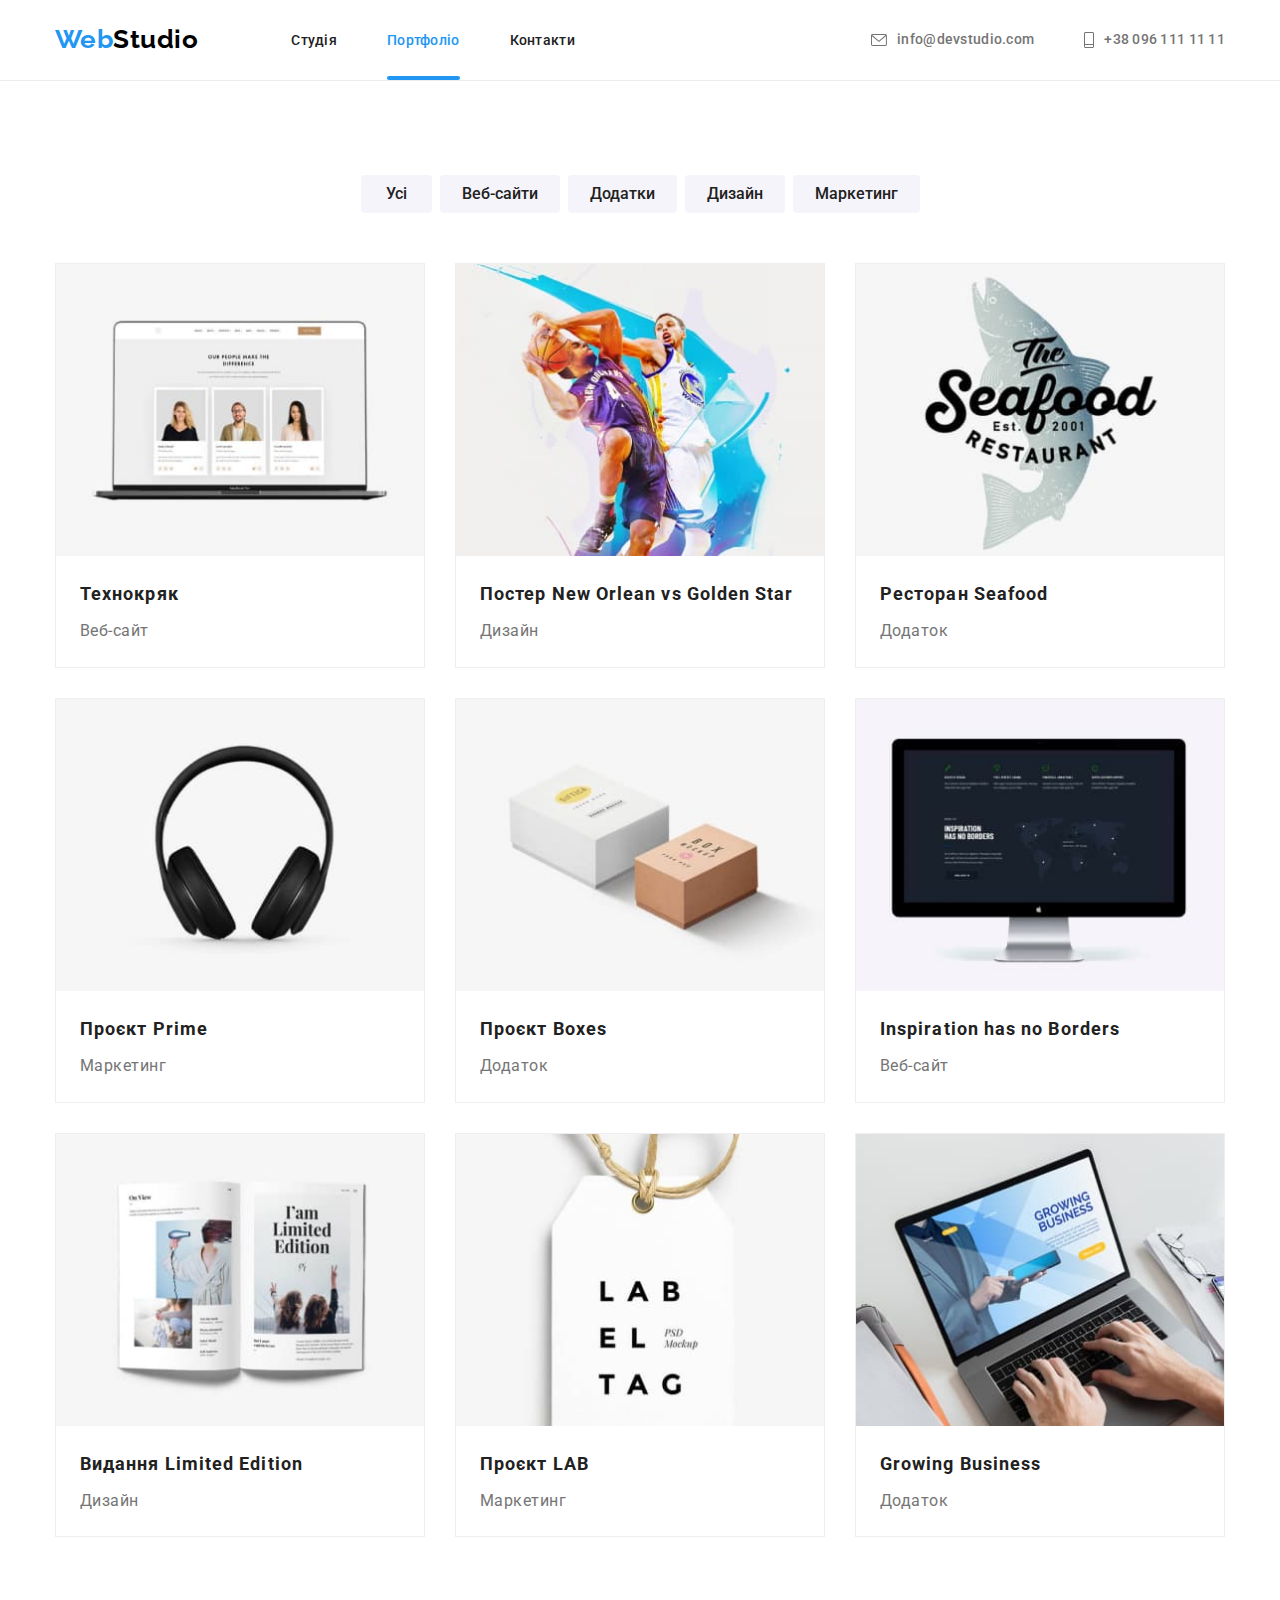
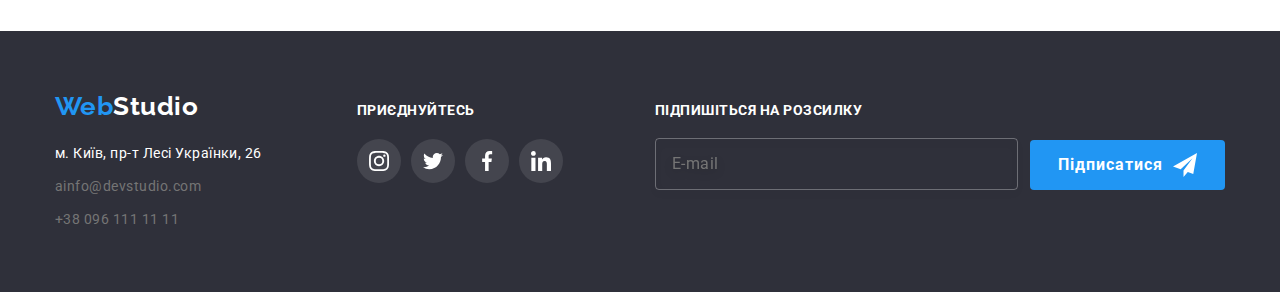
==== portfolio.html @ 49559055 "Рефакторить код" ====
<!DOCTYPE html>
<html lang="uk">
  <head>
    <meta charset="UTF-8" />
    <meta http-equiv="X-UA-Compatible" content="IE=edge" />
    <meta name="viewport" content="width=device-width, initial-scale=1.0" />
    <title>Portfolio</title>
    <link rel="preconnect" href="https://fonts.googleapis.com" />
    <link rel="preconnect" href="https://fonts.gstatic.com" crossorigin />
    <link
      href="https://fonts.googleapis.com/css2?family=Raleway:wght@700&family=Roboto:wght@400;500;700;900&display=swap"
      rel="stylesheet"
    />
    <link
      rel="stylesheet"
      href="https://cdnjs.cloudflare.com/ajax/libs/modern-normalize/1.1.0/modern-normalize.min.css"
    />
    <link rel="stylesheet" href="./css/styles.css" />
  </head>
  <body>
    <header class="header">
      <div class="container navigation">
        <nav class="site-nav">
          <a href="./index.html" lang="en" class="logo header__logo">
            <span>Web</span><span class="logo__text-studio">Studio</span>
          </a>
          <ul class="site-nav__list list">
            <li class="site-nav__item">
              <a class="site-nav__link" href="./index.html">Студія</a>
            </li>
            <li class="site-nav__item">
              <a
                class="site-nav__link site-nav__link--current"
                href="./portfolio.html"
                >Портфоліо</a
              >
            </li>
            <li class="site-nav__item">
              <a class="site-nav__link" href="#">Контакти</a>
            </li>
          </ul>
        </nav>
        <ul class="contacts list">
          <li class="contacts__item">
            <a class="contacts__link" href="mailto:info@devstudio.com">
              <svg class="contacts__icon" width="16px" height="12px">
                <use href="./images/icons.svg#icon-envelope"></use>
              </svg>
              info@devstudio.com</a
            >
          </li>
          <li class="contacts__item">
            <a class="contacts__link" href="tel:+380961111111">
              <svg class="contacts__icon" width="10px" height="16px">
                <use href="./images/icons.svg#icon-smartphone"></use>
              </svg>
              +38 096 111 11 11</a
            >
          </li>
        </ul>
      </div>
    </header>
    <main>
      <section>
        <div class="container">
          <h1 class="visually-hidden">Портфоліо</h1>
          <ul class="portfolio-buttons list">
            <li class="portfolio-buttons__item">
              <button class="portfolio-button-filter first" type="button">
                Усі
              </button>
            </li>
            <li class="portfolio-buttons__item">
              <button class="portfolio-button-filter" type="button">
                Веб-сайти
              </button>
            </li>
            <li class="portfolio-buttons__item">
              <button class="portfolio-button-filter" type="button">
                Додатки
              </button>
            </li>
            <li class="portfolio-buttons__item">
              <button class="portfolio-button-filter" type="button">
                Дизайн
              </button>
            </li>
            <li class="portfolio-buttons__item">
              <button class="portfolio-button-filter" type="button">
                Маркетинг
              </button>
            </li>
          </ul>
          <ul class="portfolio-list list">
            <li class="portfolio-card">
              <a class="portfolio-card__link" href="">
                <div class="portfolio-card__sub">
                  <div class="portfolio-card__sub-overlay">
                    <p class="portfolio-card__sub-text">
                      Ресурс пропонує комплексні пропозиції з різним рівнем
                      функціоналу та сервісів. Все це дозволить відвідувачу
                      отримати вичерпні відомості про компанію чи приватну
                      особу.
                    </p>
                  </div>
                  <img
                    src="./images/portfolio1.jpg"
                    alt="на ноутбуці відкиритий веб-сайт"
                    width="370"
                    height="294"
                  />
                </div>
                <div class="portfolio-card__text-wrapper">
                  <h2 class="portfolio-card__title">Технокряк</h2>
                  <p class="portfolio-card__text">Веб-сайт</p>
                </div>
              </a>
            </li>
            <li class="portfolio-card">
              <a class="portfolio-card__link" href="">
                <div class="portfolio-card__sub">
                  <div class="portfolio-card__sub-overlay">
                    <p class="portfolio-card__sub-text">
                      Ресурс пропонує комплексні пропозиції з різним рівнем
                      функціоналу та сервісів. Все це дозволить відвідувачу
                      отримати вичерпні відомості про компанію чи приватну
                      особу.
                    </p>
                  </div>
                  <img
                    src="./images/portfolio2.jpg"
                    alt="два баскетболісти"
                    width="370"
                    height="294"
                  />
                </div>
                <div class="portfolio-card__text-wrapper">
                  <h2 class="portfolio-card__title">
                    Постер <span lang="en">New Orlean vs Golden Star</span>
                  </h2>
                  <p class="portfolio-card__text">Дизайн</p>
                </div></a
              >
            </li>
            <li class="portfolio-card">
              <a class="portfolio-card__link" href=""
                ><div class="portfolio-card__sub">
                  <div class="portfolio-card__sub-overlay">
                    <p class="portfolio-card__sub-text">
                      Ресурс пропонує комплексні пропозиції з різним рівнем
                      функціоналу та сервісів. Все це дозволить відвідувачу
                      отримати вичерпні відомості про компанію чи приватну
                      особу.
                    </p>
                  </div>
                  <img
                    src="./images/portfolio3.jpg"
                    alt="логотип ресторану"
                    width="370"
                    height="294"
                  />
                </div>
                <div class="portfolio-card__text-wrapper">
                  <h2 class="portfolio-card__title">
                    Ресторан <span lang="en">Seafood</span>
                  </h2>
                  <p class="portfolio-card__text">Додаток</p>
                </div></a
              >
            </li>
            <li class="portfolio-card">
              <a class="portfolio-card__link" href=""
                ><div class="portfolio-card__sub">
                  <div class="portfolio-card__sub-overlay">
                    <p class="portfolio-card__sub-text">
                      Ресурс пропонує комплексні пропозиції з різним рівнем
                      функціоналу та сервісів. Все це дозволить відвідувачу
                      отримати вичерпні відомості про компанію чи приватну
                      особу.
                    </p>
                  </div>
                  <img
                    src="./images/portfolio4.jpg"
                    alt="навушники"
                    width="370"
                    height="294"
                  />
                </div>
                <div class="portfolio-card__text-wrapper">
                  <h2 class="portfolio-card__title">
                    Проєкт <span lang="en">Prime</span>
                  </h2>
                  <p class="portfolio-card__text">Маркетинг</p>
                </div></a
              >
            </li>
            <li class="portfolio-card">
              <a class="portfolio-card__link" href=""
                ><div class="portfolio-card__sub">
                  <div class="portfolio-card__sub-overlay">
                    <p class="portfolio-card__sub-text">
                      Ресурс пропонує комплексні пропозиції з різним рівнем
                      функціоналу та сервісів. Все це дозволить відвідувачу
                      отримати вичерпні відомості про компанію чи приватну
                      особу.
                    </p>
                  </div>
                  <img
                    src="./images/portfolio5.jpg"
                    alt="два подарункові бокси"
                    width="370"
                    height="294"
                  />
                </div>

                <div class="portfolio-card__text-wrapper">
                  <h2 class="portfolio-card__title">
                    Проєкт <span lang="en">Boxes</span>
                  </h2>
                  <p class="portfolio-card__text">Додаток</p>
                </div></a
              >
            </li>
            <li class="portfolio-card">
              <a class="portfolio-card__link" href="">
                <div class="portfolio-card__sub">
                  <div class="portfolio-card__sub-overlay">
                    <p class="portfolio-card__sub-text">
                      Ресурс пропонує комплексні пропозиції з різним рівнем
                      функціоналу та сервісів. Все це дозволить відвідувачу
                      отримати вичерпні відомості про компанію чи приватну
                      особу.
                    </p>
                  </div>
                  <img
                    src="./images/portfolio6.jpg"
                    alt="моноблок"
                    width="370"
                    height="294"
                  />
                </div>
                <div class="portfolio-card__text-wrapper">
                  <h2 class="portfolio-card__title" lang="en">
                    Inspiration has no Borders
                  </h2>
                  <p class="portfolio-card__text">Веб-сайт</p>
                </div></a
              >
            </li>
            <li class="portfolio-card">
              <a class="portfolio-card__link" href=""
                ><div class="portfolio-card__sub">
                  <div class="portfolio-card__sub-overlay">
                    <p class="portfolio-card__sub-text">
                      Ресурс пропонує комплексні пропозиції з різним рівнем
                      функціоналу та сервісів. Все це дозволить відвідувачу
                      отримати вичерпні відомості про компанію чи приватну
                      особу.
                    </p>
                  </div>
                  <img
                    src="./images/portfolio7.jpg"
                    alt="книга"
                    width="370"
                    height="294"
                  />
                </div>
                <div class="portfolio-card__text-wrapper">
                  <h2 class="portfolio-card__title">
                    Видання <span lang="en">Limited Edition</span>
                  </h2>
                  <p class="portfolio-card__text">Дизайн</p>
                </div></a
              >
            </li>
            <li class="portfolio-card">
              <a class="portfolio-card__link" href=""
                ><div class="portfolio-card__sub">
                  <div class="portfolio-card__sub-overlay">
                    <p class="portfolio-card__sub-text">
                      Ресурс пропонує комплексні пропозиції з різним рівнем
                      функціоналу та сервісів. Все це дозволить відвідувачу
                      отримати вичерпні відомості про компанію чи приватну
                      особу.
                    </p>
                  </div>
                  <img
                    src="./images/portfolio8.jpg"
                    alt="бирка"
                    width="370"
                    height="294"
                  />
                </div>
                <div class="portfolio-card__text-wrapper">
                  <h2 class="portfolio-card__title">Проєкт <span>LAB</span></h2>
                  <p class="portfolio-card__text">Маркетинг</p>
                </div></a
              >
            </li>
            <li class="portfolio-card">
              <a class="portfolio-card__link" href=""
                ><div class="portfolio-card__sub">
                  <div class="portfolio-card__sub-overlay">
                    <p class="portfolio-card__sub-text">
                      Ресурс пропонує комплексні пропозиції з різним рівнем
                      функціоналу та сервісів. Все це дозволить відвідувачу
                      отримати вичерпні відомості про компанію чи приватну
                      особу.
                    </p>
                  </div>
                  <img
                    src="./images/portfolio9.jpg"
                    alt="людина користується ноутбуком"
                    width="370"
                    height="294"
                  />
                </div>
                <div class="portfolio-card__text-wrapper">
                  <h2 class="portfolio-card__title" lang="en">
                    Growing Business
                  </h2>
                  <p class="portfolio-card__text">Додаток</p>
                </div></a
              >
            </li>
          </ul>
        </div>
      </section>
    </main>
    <footer class="footer">
      <div class="container">
        <div class="footer__container">
          <div class="footer__address-wrapper">
            <a class="logo footer_logo" href="./index.html" lang="en"
              ><span>Web</span
              ><span class="logo__text-studio logo__text-studio--white"
                >Studio</span
              ></a
            >
            <address>
              <ul class="list">
                <li class="footer__address-item">
                  <a
                    class="footer__maps-link"
                    href="https://goo.gl/maps/6qPxD2orj38JxUZa8"
                    target="_blank"
                    rel="noopener noreferrer nofollow"
                    >м. Київ, пр-т Лесі Українки, 26</a
                  >
                </li>
                <li class="footer__address-item">
                  <a
                    class="footer__contact-link"
                    href="mailto:ainfo@devstudio.com"
                    >ainfo@devstudio.com</a
                  >
                </li>
                <li class="footer__address-item">
                  <a class="footer__contact-link" href="tel:+380961111111"
                    >+38 096 111 11 11</a
                  >
                </li>
              </ul>
            </address>
          </div>
          <div class="footer__follow">
            <h3 class="footer__folow-title">Приєднуйтесь</h3>
            <ul class="footer__follow-list list">
              <li class="footer__follow-item">
                <a class="footer__follow-link" href="">
                  <svg class="footer__follow-icon" width="20" height="20">
                    <use href="./images/icons.svg#icon-instagram"></use>
                  </svg>
                </a>
              </li>
              <li class="footer__follow-item">
                <a class="footer__follow-link" href="">
                  <svg class="footer__follow-icon" width="20" height="20">
                    <use href="./images/icons.svg#icon-twitter"></use>
                  </svg>
                </a>
              </li>
              <li class="footer__follow-item">
                <a class="footer__follow-link" href="">
                  <svg class="footer__follow-icon" width="20" height="20">
                    <use href="./images/icons.svg#icon-facebook"></use>
                  </svg>
                </a>
              </li>
              <li class="footer__follow-item">
                <a class="footer__follow-link" href="">
                  <svg class="footer__follow-icon" width="20" height="20">
                    <use href="./images/icons.svg#icon-linkedin"></use>
                  </svg>
                </a>
              </li>
            </ul>
          </div>
          <div class="footer__subscribe-block">
            <h3 class="footer__subscribe-title">Підпишіться на розсилку</h3>
            <form class="footer__subscribe" name="subscribe-form">
              <label class="footer__subscribe-label"
                ><input
                  class="footer__subscribe-email"
                  type="email"
                  name="subscribe-email"
                  placeholder="E-mail"
              /></label>
              <button
                class="subscribe-button footer__subscribe-button"
                type="submit"
              >
                Підписатися
                <svg class="footer__subscribe-icon" width="24" height="24">
                  <use href="./images/icons.svg#icon-send"></use>
                </svg>
              </button>
            </form>
          </div>
        </div>
      </div>
    </footer>
  </body>
</html>
---- css/styles.css ----
:root {
   --title-text-color: #212121;
   --accent-color: #2196f3;
   --primary-white-color: #ffffff;
   --primaty-text-color: #757575;
   --title-text-color: #212121;
   --bg-team-color: #f5f4fa;
   --bg-color:#2f303a;
   --icon-color: #AFB1B8;
   --hover-bg: #188CE8;
   --form-border-color: rgba(33, 33, 33, 0.2);
   

   --cubic-bezier-primary:cubic-bezier(0.4, 0, 0.2, 1);

}
h1,h2,h3,h4,h5,h6, p {
    margin: 0;
    padding: 0;
}


.visually-hidden {
      position: absolute;
      white-space: nowrap;
      width: 1px;
      height: 1px;
      overflow: hidden;
      border: 0;
      padding: 0;
      clip: rect(0 0 0 0);
      clip-path: inset(50%);
      margin: -1px;
  }



body {
    background-color: #ffffff;
    color: var(--primaty-text-color);

    font-family: 'Roboto', sans-serif;
    letter-spacing: 0.03em;
}

section {
    margin-right: auto;
    margin-left: auto;
    padding-top: 94px;
    padding-bottom: 94px;
    
}

.list {
    list-style: none;

    margin: 0px;
    padding: 0px;
}


.container {
    width: 100%;
    max-width: 1200px;
    margin: 0 auto;
    padding-right: 15px;
    padding-left: 15px;

    /* outline: 2px solid red; */
}

img {
    display: block;
    max-width: 100%;
    height: auto;
}



/* CSS для Index.html */

/* Хедер index.html і portfilio.html*/
.header {
    border-bottom: 1px solid #ececec;
}

.navigation {
    display: flex;
    
}

.logo {
    display: inline-block;
    
    font-family: 'Raleway', sans-serif;
    font-weight: 700;
    font-size: 26px;
    line-height: 1.19;
    color: var(--accent-color); 
    text-decoration: none;
    cursor: pointer;
}

.logo__text-studio{
    color: #000000;  
}

.header__logo {
    padding-top: 24px;
    padding-bottom: 25px;
    margin-right: 93px;
}

.footer_logo{
    margin-bottom: 20px;
}

.logo__text-studio--white {
    color: var(--primary-white-color); 
}

.site-nav {
    display: flex;
    align-items: center;
}

.site-nav__list{
    display: flex;
    align-items: center;
}

.site-nav__item:not(:last-child){
    margin-right: 50px;
}

.site-nav__link {
    position: relative;
    padding-top: 32px;
    padding-bottom: 32px;

    transition: color 250ms var(--cubic-bezier-primary); 

    color: var(--title-text-color);
    font-weight: 500;
    font-size: 14px;
    line-height: 1.14;
    letter-spacing: 0.02em;
    text-decoration: none;
    cursor: pointer;
    
}
.site-nav__link:hover,
.site-nav__link:focus {
    color: var(--accent-color); 
    
}

.site-nav__link--current {
    color: var(--accent-color);

}

.site-nav__link--current:after {
    position: absolute;
    bottom: 0;

    display: block;
    content: "";
    width: 100%;
    height: 4px;

    background-color: var(--accent-color);
    border-radius: 2px;

}
/* Контакти */

.contacts {
    display: flex;
    margin: 0px;
    margin-left: auto;
    align-items: center;
}

.contacts__item:not(:last-child){
    margin-right: 50px;
}
.contacts__link {
    display: flex;
    align-items: center;
    gap: 10px;
    width: 100%;
    height: 100%;
    padding-top: 32px;
    padding-bottom: 32px;

    transition: color 250ms var(--cubic-bezier-primary); 

    color: var(--primaty-text-color); 
    font-weight: 500;
    font-size: 14px;
    line-height: 1.14;
    letter-spacing: 0.02em;
    text-decoration: none;
    cursor: pointer;
}

.contacts__icon {
    fill: currentColor;
}

.contacts__link:hover,
.contacts__link:focus {
    color: var(--accent-color); 
} 
/* Мейн */
/* фон герою додав щоб було видно заголовок */

/* Герой */
.hero {
    margin-right: auto;
    margin-left: auto;
    width: 100%;
    max-width: 1600px;
    padding-top: 200px;
    padding-bottom: 200px;
    background-color: var(--bg-color);
    background-image: linear-gradient(
        rgba(47, 48, 58, 0.4),
        rgba(47, 48, 58, 0.4)
    ),
        url(../images/herobg.jpg);
    background-repeat: no-repeat;
    background-position: center;
    text-align: center;
    
}

.hero__title {
    height: 120px;
    width: 696px;
    margin: 0 auto;
    margin-bottom: 30px;

    color: #ffffff; 
    font-weight: 900;
    font-size: 44px;
    line-height: 1.36;
    letter-spacing: 0.06em;
    text-transform: uppercase;
}

.hero__button {
    padding: 10px 32px;
    border: 0px solid transparent;
    border-radius: 4px;

    transition: background-color 250ms var(--cubic-bezier-primary), 
                box-shadow 250ms var(--cubic-bezier-primary); 

    background-color: var(--accent-color); 
    color: var(--primary-white-color);   
    font-style: inherit;
    font-weight: 700;
    font-size: 16px;
    line-height: 1.9;
    letter-spacing: 0.06em;
    cursor: pointer;
}

.hero__button:hover,
.hero__button:focus {
    background-color: #188ce8;
    box-shadow: 0px 4px 4px rgba(0, 0, 0, 0.15);
}

 /* Переваги */
.advantages {
    margin-right: auto;
    margin-left: auto;
    padding-top: 94px;
    padding-bottom: 94px;
}
 .advantages__list {
    display: flex;
 }

 .advantages__icon-wrapper {
    display: flex;
    align-items: center;
    justify-content: center;
    width: 100%;
    height: 120px;
    margin-bottom: 30px;
    background-color: #f5f4fa;
    border-radius: 4px;
 }


 .avantages__item {
    width: calc((100% - 3 * 30px)/4);
    margin-right: 30px;
 }
 
 .avantages__item:last-child {
    margin-right: 0;
 }

.advantages__secondary-title {
    margin-top: 0px;
    margin-bottom: 10px;

    color: var(--title-text-color);
    font-weight: 700;
    font-size: 14px;
    line-height: 1.14;
    text-transform: uppercase;
}

.advantages__text {
    margin: 0px;

    font-size: 14px;
    line-height: 1.71;
}

/* Чим ми займаємось */


.section__title {
    margin-top: 0px;
    margin-bottom: 50px;

    color: var(--title-text-color);
    font-weight: 700;
    font-size: 36px;
    line-height: 1.17;
    text-align: center;
}

.price {
    display: flex;
}

.price__item {
    position: relative;
    width: calc((100%-60px)/3);
}

.price__item:not(:last-child) {
    margin-right: 30px;
}

.section.list {
    padding-top: 0px;
    padding-bottom: 94px; 
}

.price__title {
    position: absolute;
    bottom: 0;

    display: flex;
    justify-content: center;
    align-items: center;
    width: 100%;
    height: 70px;
    margin: 0;
    padding: 0;
    font-weight: 700;
    font-size: 14px;
    line-height: 1.14;
    text-align: center;
    text-transform: uppercase;
    color: var(--primary-white-color);
    background: rgba(47, 48, 58, 0.8);

    

}

/* Наша команда */
.team {
    background-color: #f5f4fA;;
}

.team__list {
    display: flex;
}

.team-cards {
    background: #ffffff;
    width: calc((100%-90px)/4);
    box-shadow: 0px 1px 3px rgba(0, 0, 0, 0.12),
                0px 1px 1px rgba(0, 0, 0, 0.14),
                0px 2px 1px rgba(0, 0, 0, 0.2);
    border-radius: 0px 0px 4px 4px;
}

.team-cards:not(:last-child) {
    margin-right: 30px;
}

.team-cards__text-wrapper {
    padding-top: 30px;
    padding-bottom: 30px;
    text-align: center;
}


.team-cards__title {
    margin-top: 0px;
    margin-bottom: 10px;

    color: var(--title-text-color);
    font-weight: 500;
    font-size: 16px;
    line-height: 1.19;
    text-align: center; 
}

.team-cards__text {
    margin: 16px;

    font-size: 16px;
    line-height: 1.19;
    text-align: center;
}

.team-cards__net {
    display: flex;
    justify-content: center;
    gap: 10px;
}

.team-cards__link {
    display: flex;
    width: 44px;
    height: 44px;
    align-items: center;
    justify-content: center;
    border-radius: 50%;
    color: var(--icon-color);
    cursor: pointer;

    transition: color 250ms var(--cubic-bezier-primary),
                background-color 250ms var(--cubic-bezier-primary);
}

.team-cards__icon {
    fill: currentColor;
}

.team-cards__link:hover,
.team-cards__link:focus {
    color: var(--primary-white-color);
    background-color: var(--accent-color);
}


/* Постійні клієнти */
.clients {
    display: flex;
    justify-content: center;
    gap: 30px;
}

.clients__item {
    width: calc((100% - 5*30px) / 6);
    height: 92px;  
   
}

.clients__link {
    display: flex;
    width: 100%;
    height: 100%;
    align-items: center;
    justify-content: center;
    border: 1px solid #afb1b8;
    border-radius: 4px;
    color: var(--icon-color);

    transition: color 250ms var(--cubic-bezier-primary),
                border-color 250ms var(--cubic-bezier-primary);
}

.clients__icon {
    fill: currentColor;
}


.clients__link:hover,
.clients__link:focus {
    color: var(--accent-color);
    border-color: var(--accent-color);
}


/* Футер index.html і portfilio.html*/
.footer{
    padding-top: 60px;
    padding-bottom: 60px;

    background-color: var(--bg-color);
}
.footer__container {
    display: flex;
    align-items: baseline;
}


.footer__address-wrapper {
    margin-right: 70px;
}


.footer__maps-link {
    padding-right: 25px;
}

.footer__maps-link,
.footer__contact-link {
    display: inline-block;
    
}



.footer__maps-link {
   
    transition: color 250ms var(--cubic-bezier-primary);

    color: #ffffff;
    font-style: normal;
    font-weight: 400; 
    font-size: 14px;
    line-height: 1.71;
    text-decoration: none;
    cursor: pointer;
}

.footer__contact-link {
    transition: color 250ms var(--cubic-bezier-primary);

    color: #757575;
    font-style: normal;
    font-weight: 400;
    font-size: 14px;
    line-height: 1.71;
    text-decoration: none;
    cursor: pointer;
}

.footer__address-item:not(:last-child){
    margin-bottom: 9px;
}


.footer__maps-link:hover,
.footer__contact-link:hover {
    color: var(--accent-color);
}

.footer-maps-link:focus,
.footer-contact-link:focus {
    color: var(--accent-color);
}

.footer__follow-list {
    display: flex;

}

.footer__folow-title {
    margin-top: 0;
    margin-bottom: 20px;

    font-weight: 700;
    font-size: 14px;
    line-height: 1.14;
    text-transform: uppercase;
    color: #FFFFFF;
}

.footer__follow-item {
    display: flex;
    width: 44px;
    height: 44px;
}

.footer__follow-link {
    display: flex;
    width: 100%;
    height: 100%;
    align-items: center;
    justify-content: center;

    transition: color 250ms var(--cubic-bezier-primary),
                background-color 250ms var(--cubic-bezier-primary);

    border-radius: 50%;
    background-color: rgba(255, 255, 255, 0.1);
    color: var(--primary-white-color);
    cursor: pointer;

   
}

.footer__follow-list {
    display: flex;
    gap: 10px;
}

.footer__follow-icon {
    fill: currentColor;
}

.footer__follow-link:hover,
.footer__follow-link:focus {
    color: var(--primary-white-color);
    background-color: var(--accent-color);
}

.footer__subscribe {
    display: flex;
    align-items: flex-end;
    justify-content: flex-end;
    gap: 12px;
    
    margin-left: auto;   
}

.footer__subscribe-title {
    margin-bottom: 20px;
    font-weight: 700;
    font-size: 14px;
    line-height: 16px;
    text-transform: uppercase;
    color: var(--primary-white-color);
}

.footer__subscribe-block {
    width: 570px;
    margin-left: auto;
   
}

.footer__subscribe-label {
    width: 100%;
}

.footer__subscribe-email {
    padding: 15px 16px 15px 16px;
    width: 100%;

    transition:  border-color 250ms var(--cubic-bezier-primary);

    background-color: transparent;
    font-size: 16px;
    line-height: 1.25;
    letter-spacing: 0.03em;
    color: var(--primary-white-color);
    border: 1px solid rgba(255, 255, 255, 0.3);
    filter: drop-shadow(0px 4px 4px rgba(0, 0, 0, 0.15));
    border-radius: 4px;
    outline: none;

}


.footer__subscribe-email:hover,
.footer__subscribe-email:focus {
    border-color:var(--accent-color);
}

.footer__subscribe-button {
    display: flex;
    align-items: center;
    gap: 10px;

    max-height: 50px;
    padding: 10px 28px;
    border: 0px solid transparent;
    border-radius: 4px;

    transition: background-color 250ms var(--cubic-bezier-primary), 
                box-shadow 250ms var(--cubic-bezier-primary); 

    background-color: var(--accent-color); 
    color: var(--primary-white-color);   
    font-style: inherit;
    font-weight: 700;
    font-size: 16px;
    line-height: 1.9;
    letter-spacing: 0.06em;
    cursor: pointer;
}

.footer__subscribe-button:hover,
.footer__subscribe-button:focus {
    background-color: #188ce8;
    box-shadow: 0px 4px 4px rgba(0, 0, 0, 0.15);
}


.footer__subscribe-icon {
  fill: currentColor;
}


/* CSS для portfolio.html */

.portfolio-buttons {
    display: flex;
    justify-content: center;
    margin-bottom: 50px;

    background: var(--primary-white-color);
    
}

.portfolio-button-filter.first {
    padding-right: 25px;
    padding-left: 25px;
}

.portfolio-button-filter {
    padding: 6px 22px;

    transition: color 250ms var(--cubic-bezier-primary),
                background-color 250ms var(--cubic-bezier-primary),
                border-radius 250ms var(--cubic-bezier-primary),
                box-shadow 250ms var(--cubic-bezier-primary);

    color: #212121;
    background-color: #f5f4fA;
    font-family: inherit;
    font-weight: 500;
    font-size: 16px;
    line-height: 26px;
    cursor: pointer;
    border: 0px solid transparent;
    border-radius: 4px;
}

.portfolio-buttons__item:not(:last-child) {
    margin-right: 8px;
}


.portfolio-button-filter:hover,
.portfolio-button-filter:focus {
    color: #ffffff;
    background-color: #2196f3;
    border-radius: 4px;
    
    box-shadow: 0px 3px 1px rgba(0, 0, 0, 0.1), 
    0px 1px 2px rgba(0, 0, 0, 0.08), 
    0px 2px 2px rgba(0, 0, 0, 0.12);
    
}

.portfolio-list {
    display: flex;
    flex-wrap: wrap; 
}

.portfolio-card__link {
    display: block;
    text-decoration: none;
    color: inherit;

    transition: box-shadow 250ms var(--cubic-bezier-primary); 
}

.portfolio-card__sub {
    position: relative;
    overflow: hidden;
}

.portfolio-card__sub-overlay {
    position: absolute;
    transform: translateY(101%);
    transition: transform 250ms var(--cubic-bezier-primary), 
                opacity 250ms var(--cubic-bezier-primary);  
    opacity: 0;
    
    pointer-events: none;
    width: 100%;
    height: 100%;
    padding: 63px 24px;
    background-color: var(--hover-bg);  
}

.portfolio-card__sub-text {
    font-size: 18px;
    line-height: 1.5;
    color: var(--primary-white-color);
}

.portfolio-card__link:hover .portfolio-card__sub-overlay,
.portfolio-card__link:focus .portfolio-card__sub-overlay {
    transform: translate(0);
    opacity: 1; 
}

.portfolio-card__link:hover,
.portfolio-card__link:focus {

    box-shadow: 0px 1px 1px rgba(0, 0, 0, 0.12), 
                0px 4px 4px rgba(0, 0, 0, 0.06), 
                1px 4px 6px rgba(0, 0, 0, 0.16);
}

.portfolio-card {
    position: relative;
    width: calc((100% - 2*30px)/3);
    border: 1px solid #EEEEEE;
}

.portfolio-card:not(:nth-child(3n)) {
    margin-right: 30px;
}

.portfolio-card:not(:nth-last-child(-n+3)) {
    margin-bottom: 30px;
}


.portfolio-card__title {
    margin-top: 0px;
    margin-bottom: 4px;
   
    color: var(--title-text-color);
    font-weight: 700;
    font-size: 18px;
    line-height: 2;
    letter-spacing: 0.06em;
}

.portfolio-card__text { 
    margin: 0px;

    font-size: 16px;
    line-height: 1.9;
}

.portfolio-card__text-wrapper {
    padding: 20px 24px;
}
    
/*Модальне вікно*/

.backdrop {
    position: fixed;
    top: 0;
    left: 0;
    width: 100vw;
    height: 100vh;

    transform: scale(1);
    transition: transform 1000ms var(--cubic-bezier-primary),
                 opacity 1000ms var(--cubic-bezier-primary);
   
    background-color: rgba(0, 0, 0, 0.2);
}

.modal {
    position: absolute;
    top: 50%;
    left: 50%;
    transform: translate(-50%, -50%);
    width: 528px;
    height: 581px;

    padding: 40px;
    background: var(--primary-white-color);
    box-shadow: 0px 1px 3px rgba(0, 0, 0, 0.12),
                0px 1px 1px rgba(0, 0, 0, 0.14),
                0px 2px 1px rgba(0, 0, 0, 0.2);
    border-radius: 4px;
}
.is-hidden {
    visibility: hidden;
    opacity: 0;
    pointer-events: none;
}

.backdrop.is-hidden {
    transform: scale(0);
    transition: transform 1000ms var(--cubic-bezier-primary),
                opacity 1000ms var(--cubic-bezier-primary),
                visibility 1000ms var(--cubic-bezier-primary);

}

.button-close {
    position: absolute;
    top: 8px;
    right: 8px;
    width: 30px;
    height: 30px;

    background: var(--primary-white-color);
    border: 1px solid rgba(0, 0, 0, 0.1);
    border-radius: 50%;
    color:var(--title-text-color);
    outline: none;
    cursor: pointer;
}

.icon-close {
    position: absolute;
    top: 50%;
    left: 50%;
    transform: translate(-50%, -50%);

    transition: fill 250ms var(--cubic-bezier-primary);

    fill: currentColor;
}

.button-close:hover .icon-close,
.button-close:focus .icon-close {
    fill: var(--accent-color);
}

.modal__form {
    display: flex;
    flex-direction: column;
    
}


.modal__title {
    margin-bottom: 12px;

    font-weight: 700;
    font-size: 20px;
    line-height: 1.15;
    text-align: center;
    color: var(--title-text-color);
}


.modal__label {
    margin-bottom: 10px;
    font-size: 12px;
    line-height: 1.16;
    letter-spacing: 0.01em;

    color: var(--primaty-text-color);
}

.modal__label-comment {
    margin-bottom: 20px;
    font-size: 12px;
    line-height: 1.16;
    letter-spacing: 0.01em;

    color: var(--primaty-text-color);
}


.modal__input{
    width: 100%;
    height: 40px;
    padding-right: 12px;
    padding-left: 42px;

    transition: fill 250ms var(--cubic-bezier-primary), 
                border-color 250ms var(--cubic-bezier-primary);

    border: 1px solid var(--form-border-color);
    border-radius: 4px;
    outline: none;
}

.modal__input-wrapper{
    position: relative;
    display: block;
    width: 100%;
    margin-top: 4px;
}

.modal__input-icon {
    position: absolute;
    top: 50%;
    left: 12px;
    transform: translateY(-50%);

    transition: fill 250ms var(--cubic-bezier-primary), 
                border-color 250ms var(--cubic-bezier-primary);
}

.modal__input:focus,
.modal__input:focus + .modal__input-icon {
    border-color: var(--accent-color);
    fill: var(--accent-color);
}

.modal__comment {
    display: block;
    width: 100%;
    height: 120px;
    margin-top: 4px;
    padding: 12px 16px;
    resize: none;

    transition: fill 250ms var(--cubic-bezier-primary), 
                border-color 250ms var(--cubic-bezier-primary);

    border: 1px solid var(--form-border-color);
    border-radius: 4px;
    outline: none;
}

.modal__comment:focus {
    border-color: var(--accent-color);
    fill: var(--accent-color);
}

.modal__comment:placeholder-shown {
    color: rgba(117, 117, 117, 0.5);
}



.modal__checkbox-label{
    display: flex;
    align-items: center;
    justify-content: center;
    gap: 7px;
    margin-bottom: 30px;
   
    font-size: 14px;
    line-height: 1.71;
    color: var(--primaty-text-color);
    
}
.modal__checkbox {
    appearance: none;
}


.modal__checbox-castom{
    position: relative;
    display: flex;
    justify-content: center;
    align-items: center;

    width: 16px;
    height: 15px;
    border: 2px solid var(--title-text-color);
    transition: background-color 250ms var(--cubic-bezier-primary),
                border-color 250ms var(--cubic-bezier-primary);
    border-radius: 2px;
    cursor: pointer;
   
}
.modal__checkbox-icon {
    fill: var(--primary-white-color);
    border-radius: 2px;
  
}



.modal__checkbox:checked + .modal__checbox-castom {
    background-color: var(--accent-color);
    border-color: transparent;
}

.modal__checkbox-link {
    color: var(--accent-color);
    text-decoration: underline;
    outline: none;
}

.modal__checkbox-link:focus {
    border: 1px solid var(--accent-color);
    border-radius: 2px;
    z-index: 1;
}

.form-button {
    width: 200px;
    height: 50px;
    margin: auto;
    padding: 10px 32px;
    border: 0px solid transparent;
    border-radius: 4px;

    transition: background-color 250ms var(--cubic-bezier-primary), 
                box-shadow 250ms var(--cubic-bezier-primary); 

    background-color: var(--accent-color); 
    color: var(--primary-white-color);   
    font-style: inherit;
    font-weight: 700;
    font-size: 16px;
    line-height: 1.9;
    letter-spacing: 0.06em;
    cursor: pointer;
    outline: none;
    
}

.form-button:hover,
.form-button:focus {
    background: var(--hover-bg);
    box-shadow: 0px 4px 4px rgba(0, 0, 0, 0.15);
}
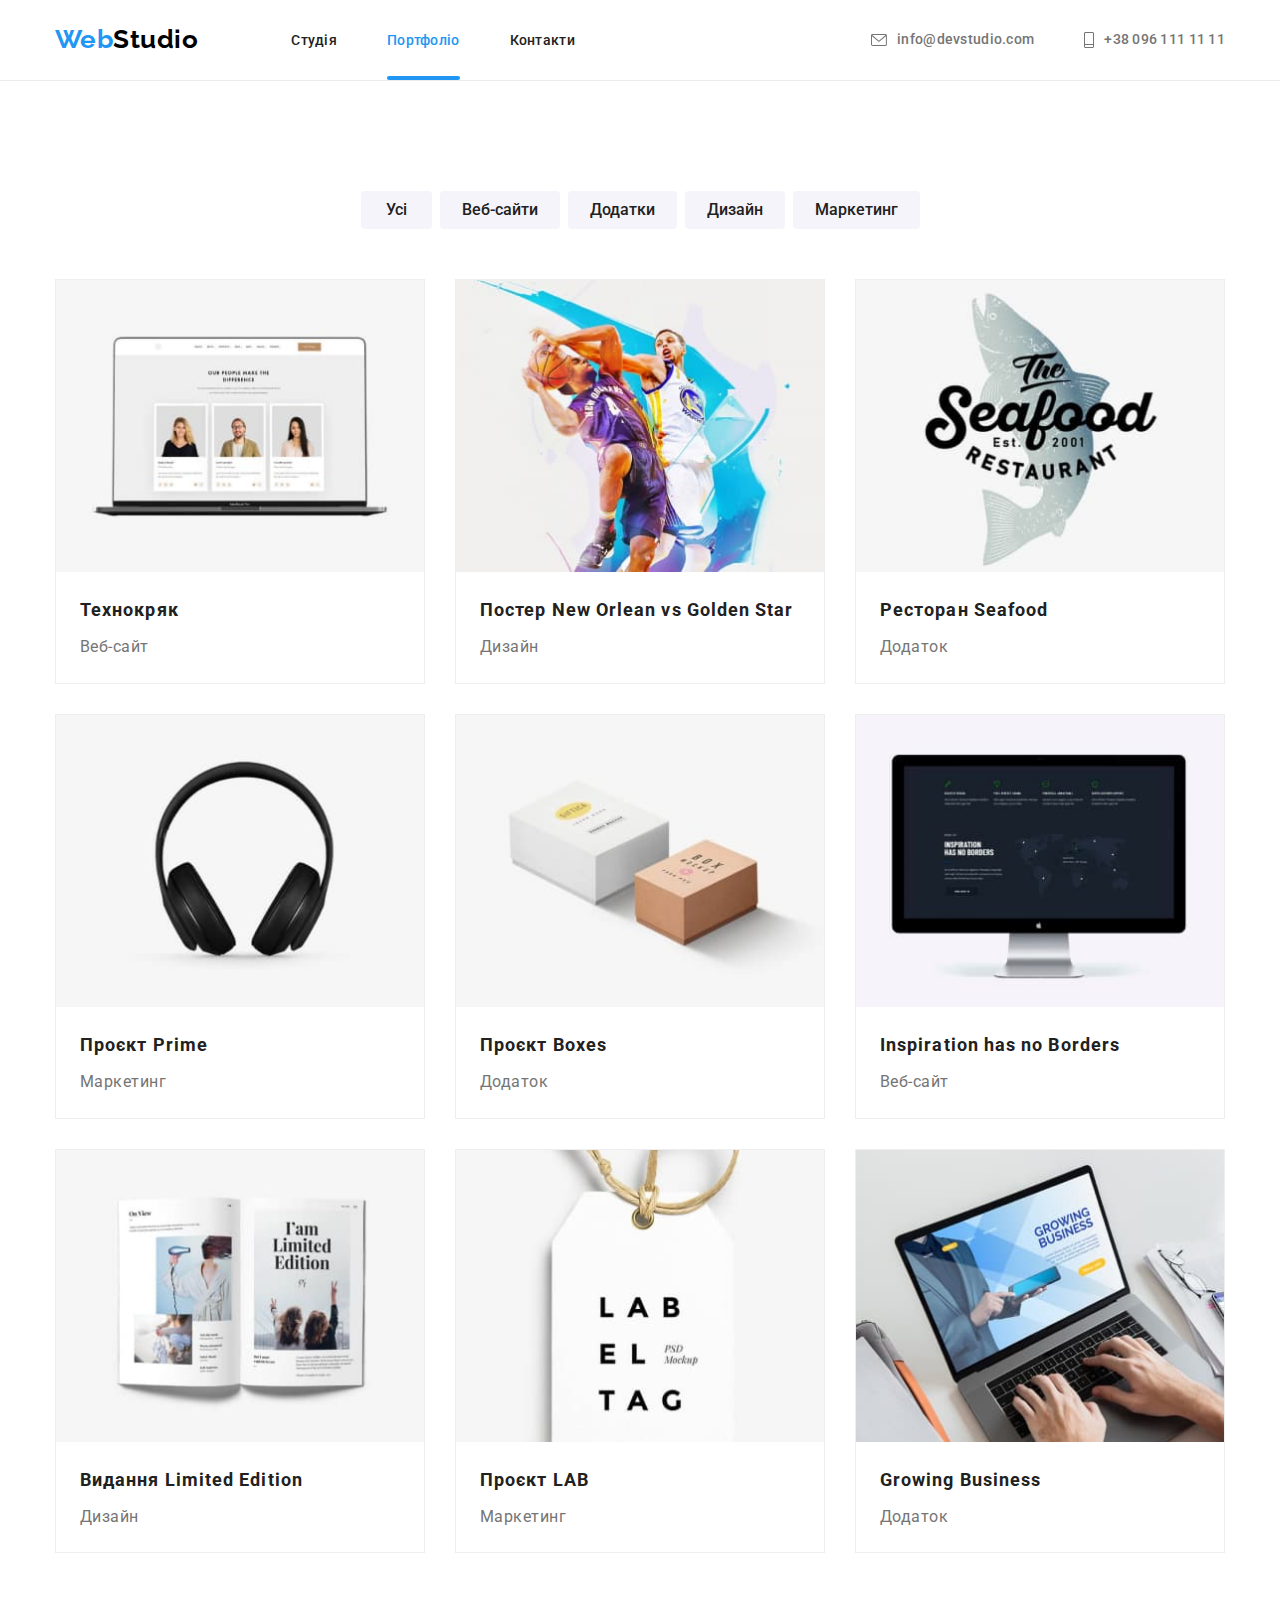
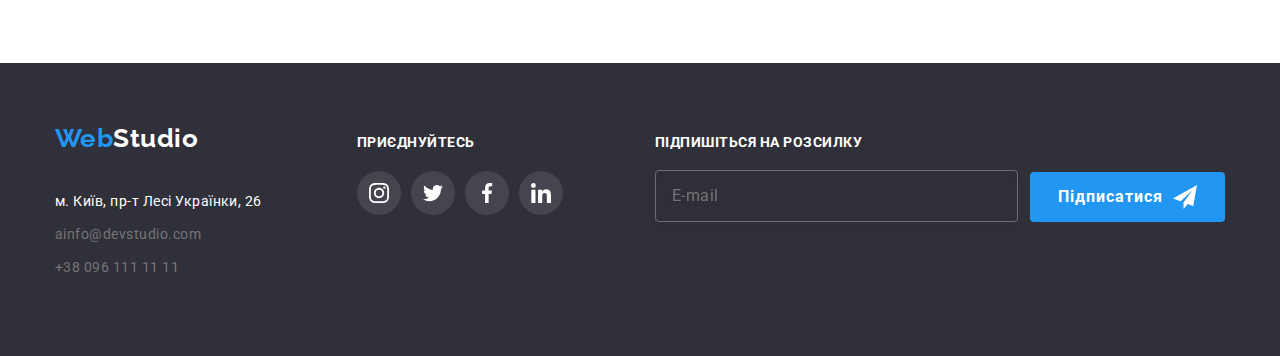
==== commit 87116cae: "Додає папку scss і компоненти" ====
--- a/portfolio.html
+++ b/portfolio.html
@@ -15,6 +15,7 @@
       rel="stylesheet"
       href="https://cdnjs.cloudflare.com/ajax/libs/modern-normalize/1.1.0/modern-normalize.min.css"
     />
+    <link rel="stylesheet" href="./css/main.min.css" />
     <link rel="stylesheet" href="./css/styles.css" />
   </head>
   <body>
--- a/css/main.min.css
+++ b/css/main.min.css
@@ -0,0 +1 @@
+.advantages{margin-right:auto;margin-left:auto;padding-top:94px;padding-bottom:94px}.advantages__list{display:flex}.advantages__icon-wrapper{display:flex;align-items:center;justify-content:center;width:100%;height:120px;margin-bottom:30px;background-color:#f5f4fa;border-radius:4px}.avantages__item{width:calc((100% - 90px)/4);margin-right:30px}.avantages__item:last-child{margin-right:0}.advantages__secondary-title{margin-top:0px;margin-bottom:10px;color:var(--title-text-color);font-weight:700;font-size:14px;line-height:1.14;text-transform:uppercase}.advantages__text{margin:0px;font-size:14px;line-height:1.71}.backdrop{position:fixed;top:0;left:0;width:100vw;height:100vh;transform:scale(1);transition:transform 1000ms var(--cubic-bezier-primary),opacity 1000ms var(--cubic-bezier-primary);background-color:rgba(0,0,0,.2)}.backdrop.is-hidden{transform:scale(0);transition:transform 1000ms var(--cubic-bezier-primary),opacity 1000ms var(--cubic-bezier-primary),visibility 1000ms var(--cubic-bezier-primary)}.clients{display:flex;justify-content:center;gap:30px}.clients__item{width:calc((100% - 150px)/6);height:92px}.clients__link{display:flex;width:100%;height:100%;align-items:center;justify-content:center;border:1px solid #afb1b8;border-radius:4px;color:var(--icon-color);transition:color 250ms var(--cubic-bezier-primary),border-color 250ms var(--cubic-bezier-primary)}.clients__icon{fill:currentColor}.clients__link:hover,.clients__link:focus{color:var(--accent-color);border-color:var(--accent-color)}.contacts{display:flex;margin:0px;margin-left:auto;align-items:center}.contacts__item:not(:last-child){margin-right:50px}.contacts__link{display:flex;align-items:center;gap:10px;width:100%;height:100%;padding-top:32px;padding-bottom:32px;transition:color 250ms var(--cubic-bezier-primary);color:var(--primaty-text-color);font-weight:500;font-size:14px;line-height:1.14;letter-spacing:.02em;text-decoration:none;cursor:pointer}.contacts__icon{fill:currentColor}.contacts__link:hover,.contacts__link:focus{color:var(--accent-color)}.footer{padding-top:60px;padding-bottom:60px;background-color:var(--bg-color)}.footer__container{display:flex;align-items:baseline}.footer__address-wrapper{margin-right:70px}.footer__maps-link{padding-right:25px}.footer__maps-link,.footer__contact-link{display:inline-block}.footer__maps-link{transition:color 250ms var(--cubic-bezier-primary);color:#fff;font-style:normal;font-weight:400;font-size:14px;line-height:1.71;text-decoration:none;cursor:pointer}.footer__contact-link{transition:color 250ms var(--cubic-bezier-primary);color:#757575;font-style:normal;font-weight:400;font-size:14px;line-height:1.71;text-decoration:none;cursor:pointer}.footer__address-item:not(:last-child){margin-bottom:9px}.footer__maps-link:hover,.footer__contact-link:hover{color:var(--accent-color)}.footer-maps-link:focus,.footer-contact-link:focus{color:var(--accent-color)}.footer__follow-list{display:flex}.footer__folow-title{margin-top:0;margin-bottom:20px;font-weight:700;font-size:14px;line-height:1.14;text-transform:uppercase;color:#fff}.footer__follow-item{display:flex;width:44px;height:44px}.footer__follow-link{display:flex;width:100%;height:100%;align-items:center;justify-content:center;transition:color 250ms var(--cubic-bezier-primary),background-color 250ms var(--cubic-bezier-primary);border-radius:50%;background-color:rgba(255,255,255,.1);color:var(--primary-white-color);cursor:pointer}.footer__follow-list{display:flex;gap:10px}.footer__follow-icon{fill:currentColor}.footer__follow-link:hover,.footer__follow-link:focus{color:var(--primary-white-color);background-color:var(--accent-color)}.footer__subscribe{display:flex;align-items:flex-end;justify-content:flex-end;gap:12px;margin-left:auto}.footer__subscribe-title{margin-bottom:20px;font-weight:700;font-size:14px;line-height:16px;text-transform:uppercase;color:var(--primary-white-color)}.footer__subscribe-block{width:570px;margin-left:auto}.footer__subscribe-label{width:100%}.footer__subscribe-email{padding:15px 16px 15px 16px;width:100%;transition:border-color 250ms var(--cubic-bezier-primary);background-color:rgba(0,0,0,0);font-size:16px;line-height:1.25;letter-spacing:.03em;color:var(--primary-white-color);border:1px solid rgba(255,255,255,.3);filter:drop-shadow(0px 4px 4px rgba(0, 0, 0, 0.15));border-radius:4px;outline:none}.footer__subscribe-email:hover,.footer__subscribe-email:focus{border-color:var(--accent-color)}.footer__subscribe-button{display:flex;align-items:center;gap:10px;max-height:50px;padding:10px 28px;border:0px solid rgba(0,0,0,0);border-radius:4px;transition:background-color 250ms var(--cubic-bezier-primary),box-shadow 250ms var(--cubic-bezier-primary);background-color:var(--accent-color);color:var(--primary-white-color);font-style:inherit;font-weight:700;font-size:16px;line-height:1.9;letter-spacing:.06em;cursor:pointer}.footer__subscribe-button:hover,.footer__subscribe-button:focus{background-color:#188ce8;box-shadow:0px 4px 4px rgba(0,0,0,.15)}.footer__subscribe-icon{fill:currentColor}.header{border-bottom:1px solid var(--secondary-border-color)}.navigation{display:flex}.logo{display:inline-block;font-family:var(--secondary-font-family);font-weight:700;font-size:26px;line-height:1.19;color:var(--accent-color);text-decoration:none;cursor:pointer}.logo__text-studio{color:var(--secondary-logo-color)}.header__logo{padding-top:24px;padding-bottom:25px;margin-right:93px}.footer_logo{margin-bottom:20px}.logo__text-studio--white{color:var(--primary-white-color)}.site-nav{display:flex;align-items:center}.site-nav__list{display:flex;align-items:center}.site-nav__item:not(:last-child){margin-right:50px}.site-nav__link{position:relative;padding-top:32px;padding-bottom:32px;transition:color 250ms var(--cubic-bezier-primary);color:var(--title-text-color);font-weight:500;font-size:14px;line-height:1.14;letter-spacing:.02em;text-decoration:none;cursor:pointer}.site-nav__link:hover,.site-nav__link:focus{color:var(--accent-color)}.site-nav__link--current{color:var(--accent-color)}.site-nav__link--current:after{position:absolute;bottom:0;display:block;content:"";width:100%;height:4px;background-color:var(--accent-color);border-radius:2px}.hero{margin-right:auto;margin-left:auto;width:100%;max-width:1600px;padding-top:200px;padding-bottom:200px;background-color:var(--bg-color);background-image:linear-gradient(rgba(47, 48, 58, 0.4), rgba(47, 48, 58, 0.4)),url(../images/herobg.jpg);background-repeat:no-repeat;background-position:center;text-align:center}.hero__title{height:120px;width:696px;margin:0 auto;margin-bottom:30px;color:#fff;font-weight:900;font-size:44px;line-height:1.36;letter-spacing:.06em;text-transform:uppercase}.hero__button{padding:10px 32px;border:0px solid rgba(0,0,0,0);border-radius:4px;transition:background-color 250ms var(--cubic-bezier-primary),box-shadow 250ms var(--cubic-bezier-primary);background-color:var(--accent-color);color:var(--primary-white-color);font-style:inherit;font-weight:700;font-size:16px;line-height:1.9;letter-spacing:.06em;cursor:pointer}.hero__button:hover,.hero__button:focus{background-color:#188ce8;box-shadow:0px 4px 4px rgba(0,0,0,.15)}.modal{position:absolute;top:50%;left:50%;transform:translate(-50%, -50%);width:528px;height:581px;padding:40px;background:var(--primary-white-color);box-shadow:0px 1px 3px rgba(0,0,0,.12),0px 1px 1px rgba(0,0,0,.14),0px 2px 1px rgba(0,0,0,.2);border-radius:4px}.modal__form{display:flex;flex-direction:column}.modal__title{margin-bottom:12px;font-weight:700;font-size:20px;line-height:1.15;text-align:center;color:var(--title-text-color)}.modal__label{margin-bottom:10px;font-size:12px;line-height:1.16;letter-spacing:.01em;color:var(--primaty-text-color)}.modal__label-comment{margin-bottom:20px;font-size:12px;line-height:1.16;letter-spacing:.01em;color:var(--primaty-text-color)}.modal__input{width:100%;height:40px;padding-right:12px;padding-left:42px;transition:fill 250ms var(--cubic-bezier-primary),border-color 250ms var(--cubic-bezier-primary);border:1px solid var(--form-border-color);border-radius:4px;outline:none}.modal__input-wrapper{position:relative;display:block;width:100%;margin-top:4px}.modal__input-icon{position:absolute;top:50%;left:12px;transform:translateY(-50%);transition:fill 250ms var(--cubic-bezier-primary),border-color 250ms var(--cubic-bezier-primary)}.modal__input:focus,.modal__input:focus+.modal__input-icon{border-color:var(--accent-color);fill:var(--accent-color)}.modal__comment{display:block;width:100%;height:120px;margin-top:4px;padding:12px 16px;resize:none;transition:fill 250ms var(--cubic-bezier-primary),border-color 250ms var(--cubic-bezier-primary);border:1px solid var(--form-border-color);border-radius:4px;outline:none}.modal__comment:focus{border-color:var(--accent-color);fill:var(--accent-color)}.modal__comment:-moz-placeholder-shown{color:rgba(117,117,117,.5)}.modal__comment:-ms-input-placeholder{color:rgba(117,117,117,.5)}.modal__comment:placeholder-shown{color:rgba(117,117,117,.5)}.modal__checkbox-label{display:flex;align-items:center;justify-content:center;gap:7px;margin-bottom:30px;font-size:14px;line-height:1.71;color:var(--primaty-text-color)}.modal__checkbox{-webkit-appearance:none;-moz-appearance:none;appearance:none}.modal__checbox-castom{position:relative;display:flex;justify-content:center;align-items:center;width:16px;height:15px;border:2px solid var(--title-text-color);transition:background-color 250ms var(--cubic-bezier-primary),border-color 250ms var(--cubic-bezier-primary);border-radius:2px;cursor:pointer}.modal__checkbox-icon{fill:var(--primary-white-color);border-radius:2px}.modal__checkbox:checked+.modal__checbox-castom{background-color:var(--accent-color);border-color:rgba(0,0,0,0)}.modal__checkbox-link{color:var(--accent-color);text-decoration:underline;outline:none}.modal__checkbox-link:focus{border:1px solid var(--accent-color);border-radius:2px;z-index:1}.portfolio-buttons{display:flex;justify-content:center;margin-bottom:50px;background:var(--primary-white-color)}.portfolio-button-filter.first{padding-right:25px;padding-left:25px}.portfolio-button-filter{padding:6px 22px;transition:color 250ms var(--cubic-bezier-primary),background-color 250ms var(--cubic-bezier-primary),border-radius 250ms var(--cubic-bezier-primary),box-shadow 250ms var(--cubic-bezier-primary);color:#212121;background-color:#f5f4fa;font-family:inherit;font-weight:500;font-size:16px;line-height:26px;cursor:pointer;border:0px solid rgba(0,0,0,0);border-radius:4px}.portfolio-buttons__item:not(:last-child){margin-right:8px}.portfolio-button-filter:hover,.portfolio-button-filter:focus{color:#fff;background-color:#2196f3;border-radius:4px;box-shadow:0px 3px 1px rgba(0,0,0,.1),0px 1px 2px rgba(0,0,0,.08),0px 2px 2px rgba(0,0,0,.12)}.portfolio-card__link{display:block;text-decoration:none;color:inherit;transition:box-shadow 250ms var(--cubic-bezier-primary)}.portfolio-card__sub{position:relative;overflow:hidden}.portfolio-card__sub-overlay{position:absolute;transform:translateY(101%);transition:transform 250ms var(--cubic-bezier-primary),opacity 250ms var(--cubic-bezier-primary);opacity:0;pointer-events:none;width:100%;height:100%;padding:63px 24px;background-color:var(--hover-bg)}.portfolio-card__sub-text{font-size:18px;line-height:1.5;color:var(--primary-white-color)}.portfolio-card__link:hover .portfolio-card__sub-overlay,.portfolio-card__link:focus .portfolio-card__sub-overlay{transform:translate(0);opacity:1}.portfolio-card__link:hover,.portfolio-card__link:focus{box-shadow:0px 1px 1px rgba(0,0,0,.12),0px 4px 4px rgba(0,0,0,.06),1px 4px 6px rgba(0,0,0,.16)}.portfolio-card{position:relative;width:calc((100% - 60px)/3);border:1px solid #eee}.portfolio-card:not(:nth-child(3n)){margin-right:30px}.portfolio-card:not(:nth-last-child(-n+3)){margin-bottom:30px}.portfolio-card__title{margin-top:0px;margin-bottom:4px;color:var(--title-text-color);font-weight:700;font-size:18px;line-height:2;letter-spacing:.06em}.portfolio-card__text{margin:0px;font-size:16px;line-height:1.9}.portfolio-card__text-wrapper{padding:20px 24px}.portfolio-list{display:flex;flex-wrap:wrap}.price{display:flex}.price__item{position:relative;width:calc((100% - 60px)/3)}.price__item:not(:last-child){margin-right:30px}.section.list{padding-top:0px;padding-bottom:94px}.price__title{position:absolute;bottom:0;display:flex;justify-content:center;align-items:center;width:100%;height:70px;margin:0;padding:0;font-weight:700;font-size:14px;line-height:1.14;text-align:center;text-transform:uppercase;color:var(--primary-white-color);background:rgba(47,48,58,.8)}.team-cards{background:#fff;width:calc((100% - 90px)/4);box-shadow:0px 1px 3px rgba(0,0,0,.12),0px 1px 1px rgba(0,0,0,.14),0px 2px 1px rgba(0,0,0,.2);border-radius:0px 0px 4px 4px}.team-cards:not(:last-child){margin-right:30px}.team-cards__text-wrapper{padding-top:30px;padding-bottom:30px;text-align:center}.team-cards__title{margin-top:0px;margin-bottom:10px;color:var(--title-text-color);font-weight:500;font-size:16px;line-height:1.19;text-align:center}.team-cards__text{margin:16px;font-size:16px;line-height:1.19;text-align:center}.team-cards__net{display:flex;justify-content:center;gap:10px}.team-cards__link{display:flex;width:44px;height:44px;align-items:center;justify-content:center;border-radius:50%;color:var(--icon-color);cursor:pointer;transition:color 250ms var(--cubic-bezier-primary),background-color 250ms var(--cubic-bezier-primary)}.team-cards__icon{fill:currentColor}.team-cards__link:hover,.team-cards__link:focus{color:var(--primary-white-color);background-color:var(--accent-color)}.team-section{background-color:#f5f4fa}.team-section__list{display:flex}/*# sourceMappingURL=main.min.css.map */--- a/css/styles.css
+++ b/css/styles.css
@@ -9,7 +9,13 @@
    --icon-color: #AFB1B8;
    --hover-bg: #188CE8;
    --form-border-color: rgba(33, 33, 33, 0.2);
+   --primary-logo-color:#2196f3;
+   --secondary-logo-color: #000000;
+   --primary-border-color: #EEEEEE;
+   --secondary-border-color: #ececec;
    
+   --primaty-font-family: 'Roboto', sans-serif;
+   --secondary-font-family: 'Raleway', sans-serif;
 
    --cubic-bezier-primary:cubic-bezier(0.4, 0, 0.2, 1);
 
@@ -36,10 +42,10 @@
 
 
 body {
-    background-color: #ffffff;
+    background-color: var(--primary-white-color);
     color: var(--primaty-text-color);
 
-    font-family: 'Roboto', sans-serif;
+    font-family: var(--primaty-font-family);
     letter-spacing: 0.03em;
 }
 
@@ -54,7 +60,7 @@
 .list {
     list-style: none;
 
-    margin: 0px;
+    /* margin: 0px; */
     padding: 0px;
 }
 
@@ -75,258 +81,6 @@
     height: auto;
 }
 
-
-
-/* CSS для Index.html */
-
-/* Хедер index.html і portfilio.html*/
-.header {
-    border-bottom: 1px solid #ececec;
-}
-
-.navigation {
-    display: flex;
-    
-}
-
-.logo {
-    display: inline-block;
-    
-    font-family: 'Raleway', sans-serif;
-    font-weight: 700;
-    font-size: 26px;
-    line-height: 1.19;
-    color: var(--accent-color); 
-    text-decoration: none;
-    cursor: pointer;
-}
-
-.logo__text-studio{
-    color: #000000;  
-}
-
-.header__logo {
-    padding-top: 24px;
-    padding-bottom: 25px;
-    margin-right: 93px;
-}
-
-.footer_logo{
-    margin-bottom: 20px;
-}
-
-.logo__text-studio--white {
-    color: var(--primary-white-color); 
-}
-
-.site-nav {
-    display: flex;
-    align-items: center;
-}
-
-.site-nav__list{
-    display: flex;
-    align-items: center;
-}
-
-.site-nav__item:not(:last-child){
-    margin-right: 50px;
-}
-
-.site-nav__link {
-    position: relative;
-    padding-top: 32px;
-    padding-bottom: 32px;
-
-    transition: color 250ms var(--cubic-bezier-primary); 
-
-    color: var(--title-text-color);
-    font-weight: 500;
-    font-size: 14px;
-    line-height: 1.14;
-    letter-spacing: 0.02em;
-    text-decoration: none;
-    cursor: pointer;
-    
-}
-.site-nav__link:hover,
-.site-nav__link:focus {
-    color: var(--accent-color); 
-    
-}
-
-.site-nav__link--current {
-    color: var(--accent-color);
-
-}
-
-.site-nav__link--current:after {
-    position: absolute;
-    bottom: 0;
-
-    display: block;
-    content: "";
-    width: 100%;
-    height: 4px;
-
-    background-color: var(--accent-color);
-    border-radius: 2px;
-
-}
-/* Контакти */
-
-.contacts {
-    display: flex;
-    margin: 0px;
-    margin-left: auto;
-    align-items: center;
-}
-
-.contacts__item:not(:last-child){
-    margin-right: 50px;
-}
-.contacts__link {
-    display: flex;
-    align-items: center;
-    gap: 10px;
-    width: 100%;
-    height: 100%;
-    padding-top: 32px;
-    padding-bottom: 32px;
-
-    transition: color 250ms var(--cubic-bezier-primary); 
-
-    color: var(--primaty-text-color); 
-    font-weight: 500;
-    font-size: 14px;
-    line-height: 1.14;
-    letter-spacing: 0.02em;
-    text-decoration: none;
-    cursor: pointer;
-}
-
-.contacts__icon {
-    fill: currentColor;
-}
-
-.contacts__link:hover,
-.contacts__link:focus {
-    color: var(--accent-color); 
-} 
-/* Мейн */
-/* фон герою додав щоб було видно заголовок */
-
-/* Герой */
-.hero {
-    margin-right: auto;
-    margin-left: auto;
-    width: 100%;
-    max-width: 1600px;
-    padding-top: 200px;
-    padding-bottom: 200px;
-    background-color: var(--bg-color);
-    background-image: linear-gradient(
-        rgba(47, 48, 58, 0.4),
-        rgba(47, 48, 58, 0.4)
-    ),
-        url(../images/herobg.jpg);
-    background-repeat: no-repeat;
-    background-position: center;
-    text-align: center;
-    
-}
-
-.hero__title {
-    height: 120px;
-    width: 696px;
-    margin: 0 auto;
-    margin-bottom: 30px;
-
-    color: #ffffff; 
-    font-weight: 900;
-    font-size: 44px;
-    line-height: 1.36;
-    letter-spacing: 0.06em;
-    text-transform: uppercase;
-}
-
-.hero__button {
-    padding: 10px 32px;
-    border: 0px solid transparent;
-    border-radius: 4px;
-
-    transition: background-color 250ms var(--cubic-bezier-primary), 
-                box-shadow 250ms var(--cubic-bezier-primary); 
-
-    background-color: var(--accent-color); 
-    color: var(--primary-white-color);   
-    font-style: inherit;
-    font-weight: 700;
-    font-size: 16px;
-    line-height: 1.9;
-    letter-spacing: 0.06em;
-    cursor: pointer;
-}
-
-.hero__button:hover,
-.hero__button:focus {
-    background-color: #188ce8;
-    box-shadow: 0px 4px 4px rgba(0, 0, 0, 0.15);
-}
-
- /* Переваги */
-.advantages {
-    margin-right: auto;
-    margin-left: auto;
-    padding-top: 94px;
-    padding-bottom: 94px;
-}
- .advantages__list {
-    display: flex;
- }
-
- .advantages__icon-wrapper {
-    display: flex;
-    align-items: center;
-    justify-content: center;
-    width: 100%;
-    height: 120px;
-    margin-bottom: 30px;
-    background-color: #f5f4fa;
-    border-radius: 4px;
- }
-
-
- .avantages__item {
-    width: calc((100% - 3 * 30px)/4);
-    margin-right: 30px;
- }
- 
- .avantages__item:last-child {
-    margin-right: 0;
- }
-
-.advantages__secondary-title {
-    margin-top: 0px;
-    margin-bottom: 10px;
-
-    color: var(--title-text-color);
-    font-weight: 700;
-    font-size: 14px;
-    line-height: 1.14;
-    text-transform: uppercase;
-}
-
-.advantages__text {
-    margin: 0px;
-
-    font-size: 14px;
-    line-height: 1.71;
-}
-
-/* Чим ми займаємось */
-
-
 .section__title {
     margin-top: 0px;
     margin-bottom: 50px;
@@ -338,562 +92,53 @@
     text-align: center;
 }
 
-.price {
-    display: flex;
-}
-
-.price__item {
-    position: relative;
-    width: calc((100%-60px)/3);
-}
-
-.price__item:not(:last-child) {
-    margin-right: 30px;
-}
-
-.section.list {
-    padding-top: 0px;
-    padding-bottom: 94px; 
-}
-
-.price__title {
-    position: absolute;
-    bottom: 0;
-
-    display: flex;
-    justify-content: center;
-    align-items: center;
-    width: 100%;
-    height: 70px;
-    margin: 0;
-    padding: 0;
-    font-weight: 700;
-    font-size: 14px;
-    line-height: 1.14;
-    text-align: center;
-    text-transform: uppercase;
-    color: var(--primary-white-color);
-    background: rgba(47, 48, 58, 0.8);
-
-    
-
-}
-
-/* Наша команда */
-.team {
-    background-color: #f5f4fA;;
-}
-
-.team__list {
-    display: flex;
-}
-
-.team-cards {
-    background: #ffffff;
-    width: calc((100%-90px)/4);
-    box-shadow: 0px 1px 3px rgba(0, 0, 0, 0.12),
-                0px 1px 1px rgba(0, 0, 0, 0.14),
-                0px 2px 1px rgba(0, 0, 0, 0.2);
-    border-radius: 0px 0px 4px 4px;
-}
-
-.team-cards:not(:last-child) {
-    margin-right: 30px;
-}
-
-.team-cards__text-wrapper {
-    padding-top: 30px;
-    padding-bottom: 30px;
-    text-align: center;
-}
-
-
-.team-cards__title {
-    margin-top: 0px;
-    margin-bottom: 10px;
-
-    color: var(--title-text-color);
-    font-weight: 500;
-    font-size: 16px;
-    line-height: 1.19;
-    text-align: center; 
-}
-
-.team-cards__text {
-    margin: 16px;
-
-    font-size: 16px;
-    line-height: 1.19;
-    text-align: center;
-}
-
-.team-cards__net {
-    display: flex;
-    justify-content: center;
-    gap: 10px;
-}
-
-.team-cards__link {
-    display: flex;
-    width: 44px;
-    height: 44px;
-    align-items: center;
-    justify-content: center;
-    border-radius: 50%;
-    color: var(--icon-color);
-    cursor: pointer;
-
-    transition: color 250ms var(--cubic-bezier-primary),
-                background-color 250ms var(--cubic-bezier-primary);
-}
-
-.team-cards__icon {
-    fill: currentColor;
-}
-
-.team-cards__link:hover,
-.team-cards__link:focus {
-    color: var(--primary-white-color);
-    background-color: var(--accent-color);
-}
-
-
-/* Постійні клієнти */
-.clients {
-    display: flex;
-    justify-content: center;
-    gap: 30px;
-}
-
-.clients__item {
-    width: calc((100% - 5*30px) / 6);
-    height: 92px;  
-   
-}
-
-.clients__link {
-    display: flex;
-    width: 100%;
-    height: 100%;
-    align-items: center;
-    justify-content: center;
-    border: 1px solid #afb1b8;
-    border-radius: 4px;
-    color: var(--icon-color);
-
-    transition: color 250ms var(--cubic-bezier-primary),
-                border-color 250ms var(--cubic-bezier-primary);
-}
-
-.clients__icon {
-    fill: currentColor;
-}
-
-
-.clients__link:hover,
-.clients__link:focus {
-    color: var(--accent-color);
-    border-color: var(--accent-color);
-}
-
-
-/* Футер index.html і portfilio.html*/
-.footer{
-    padding-top: 60px;
-    padding-bottom: 60px;
-
-    background-color: var(--bg-color);
-}
-.footer__container {
-    display: flex;
-    align-items: baseline;
-}
-
-
-.footer__address-wrapper {
-    margin-right: 70px;
-}
-
-
-.footer__maps-link {
-    padding-right: 25px;
-}
-
-.footer__maps-link,
-.footer__contact-link {
-    display: inline-block;
-    
-}
-
-
-
-.footer__maps-link {
-   
-    transition: color 250ms var(--cubic-bezier-primary);
-
-    color: #ffffff;
-    font-style: normal;
-    font-weight: 400; 
-    font-size: 14px;
-    line-height: 1.71;
-    text-decoration: none;
-    cursor: pointer;
-}
-
-.footer__contact-link {
-    transition: color 250ms var(--cubic-bezier-primary);
-
-    color: #757575;
-    font-style: normal;
-    font-weight: 400;
-    font-size: 14px;
-    line-height: 1.71;
-    text-decoration: none;
-    cursor: pointer;
-}
-
-.footer__address-item:not(:last-child){
-    margin-bottom: 9px;
-}
-
-
-.footer__maps-link:hover,
-.footer__contact-link:hover {
-    color: var(--accent-color);
-}
-
-.footer-maps-link:focus,
-.footer-contact-link:focus {
-    color: var(--accent-color);
-}
-
-.footer__follow-list {
-    display: flex;
-
-}
-
-.footer__folow-title {
-    margin-top: 0;
-    margin-bottom: 20px;
-
-    font-weight: 700;
-    font-size: 14px;
-    line-height: 1.14;
-    text-transform: uppercase;
-    color: #FFFFFF;
-}
-
-.footer__follow-item {
-    display: flex;
-    width: 44px;
-    height: 44px;
-}
-
-.footer__follow-link {
-    display: flex;
-    width: 100%;
-    height: 100%;
-    align-items: center;
-    justify-content: center;
-
-    transition: color 250ms var(--cubic-bezier-primary),
-                background-color 250ms var(--cubic-bezier-primary);
-
-    border-radius: 50%;
-    background-color: rgba(255, 255, 255, 0.1);
-    color: var(--primary-white-color);
-    cursor: pointer;
-
-   
-}
-
-.footer__follow-list {
-    display: flex;
-    gap: 10px;
-}
-
-.footer__follow-icon {
-    fill: currentColor;
-}
-
-.footer__follow-link:hover,
-.footer__follow-link:focus {
-    color: var(--primary-white-color);
-    background-color: var(--accent-color);
-}
-
-.footer__subscribe {
-    display: flex;
-    align-items: flex-end;
-    justify-content: flex-end;
-    gap: 12px;
-    
-    margin-left: auto;   
-}
-
-.footer__subscribe-title {
-    margin-bottom: 20px;
-    font-weight: 700;
-    font-size: 14px;
-    line-height: 16px;
-    text-transform: uppercase;
-    color: var(--primary-white-color);
-}
-
-.footer__subscribe-block {
-    width: 570px;
-    margin-left: auto;
-   
-}
-
-.footer__subscribe-label {
-    width: 100%;
-}
-
-.footer__subscribe-email {
-    padding: 15px 16px 15px 16px;
-    width: 100%;
-
-    transition:  border-color 250ms var(--cubic-bezier-primary);
-
-    background-color: transparent;
-    font-size: 16px;
-    line-height: 1.25;
-    letter-spacing: 0.03em;
-    color: var(--primary-white-color);
-    border: 1px solid rgba(255, 255, 255, 0.3);
-    filter: drop-shadow(0px 4px 4px rgba(0, 0, 0, 0.15));
-    border-radius: 4px;
-    outline: none;
-
-}
-
-
-.footer__subscribe-email:hover,
-.footer__subscribe-email:focus {
-    border-color:var(--accent-color);
-}
-
-.footer__subscribe-button {
-    display: flex;
-    align-items: center;
-    gap: 10px;
-
-    max-height: 50px;
-    padding: 10px 28px;
-    border: 0px solid transparent;
-    border-radius: 4px;
-
-    transition: background-color 250ms var(--cubic-bezier-primary), 
-                box-shadow 250ms var(--cubic-bezier-primary); 
-
-    background-color: var(--accent-color); 
-    color: var(--primary-white-color);   
-    font-style: inherit;
-    font-weight: 700;
-    font-size: 16px;
-    line-height: 1.9;
-    letter-spacing: 0.06em;
-    cursor: pointer;
-}
-
-.footer__subscribe-button:hover,
-.footer__subscribe-button:focus {
-    background-color: #188ce8;
-    box-shadow: 0px 4px 4px rgba(0, 0, 0, 0.15);
-}
-
-
-.footer__subscribe-icon {
-  fill: currentColor;
-}
-
-
-/* CSS для portfolio.html */
-
-.portfolio-buttons {
-    display: flex;
-    justify-content: center;
-    margin-bottom: 50px;
-
-    background: var(--primary-white-color);
-    
-}
-
-.portfolio-button-filter.first {
-    padding-right: 25px;
-    padding-left: 25px;
-}
-
-.portfolio-button-filter {
-    padding: 6px 22px;
-
-    transition: color 250ms var(--cubic-bezier-primary),
-                background-color 250ms var(--cubic-bezier-primary),
-                border-radius 250ms var(--cubic-bezier-primary),
-                box-shadow 250ms var(--cubic-bezier-primary);
-
-    color: #212121;
-    background-color: #f5f4fA;
-    font-family: inherit;
-    font-weight: 500;
-    font-size: 16px;
-    line-height: 26px;
-    cursor: pointer;
-    border: 0px solid transparent;
-    border-radius: 4px;
-}
-
-.portfolio-buttons__item:not(:last-child) {
-    margin-right: 8px;
-}
-
-
-.portfolio-button-filter:hover,
-.portfolio-button-filter:focus {
-    color: #ffffff;
-    background-color: #2196f3;
-    border-radius: 4px;
-    
-    box-shadow: 0px 3px 1px rgba(0, 0, 0, 0.1), 
-    0px 1px 2px rgba(0, 0, 0, 0.08), 
-    0px 2px 2px rgba(0, 0, 0, 0.12);
-    
-}
-
-.portfolio-list {
-    display: flex;
-    flex-wrap: wrap; 
-}
-
-.portfolio-card__link {
-    display: block;
-    text-decoration: none;
-    color: inherit;
-
-    transition: box-shadow 250ms var(--cubic-bezier-primary); 
-}
-
-.portfolio-card__sub {
-    position: relative;
-    overflow: hidden;
-}
-
-.portfolio-card__sub-overlay {
-    position: absolute;
-    transform: translateY(101%);
-    transition: transform 250ms var(--cubic-bezier-primary), 
-                opacity 250ms var(--cubic-bezier-primary);  
-    opacity: 0;
-    
-    pointer-events: none;
-    width: 100%;
-    height: 100%;
-    padding: 63px 24px;
-    background-color: var(--hover-bg);  
-}
-
-.portfolio-card__sub-text {
-    font-size: 18px;
-    line-height: 1.5;
-    color: var(--primary-white-color);
-}
-
-.portfolio-card__link:hover .portfolio-card__sub-overlay,
-.portfolio-card__link:focus .portfolio-card__sub-overlay {
-    transform: translate(0);
-    opacity: 1; 
-}
-
-.portfolio-card__link:hover,
-.portfolio-card__link:focus {
-
-    box-shadow: 0px 1px 1px rgba(0, 0, 0, 0.12), 
-                0px 4px 4px rgba(0, 0, 0, 0.06), 
-                1px 4px 6px rgba(0, 0, 0, 0.16);
-}
-
-.portfolio-card {
-    position: relative;
-    width: calc((100% - 2*30px)/3);
-    border: 1px solid #EEEEEE;
-}
-
-.portfolio-card:not(:nth-child(3n)) {
-    margin-right: 30px;
-}
-
-.portfolio-card:not(:nth-last-child(-n+3)) {
-    margin-bottom: 30px;
-}
-
-
-.portfolio-card__title {
-    margin-top: 0px;
-    margin-bottom: 4px;
-   
-    color: var(--title-text-color);
-    font-weight: 700;
-    font-size: 18px;
-    line-height: 2;
-    letter-spacing: 0.06em;
-}
-
-.portfolio-card__text { 
-    margin: 0px;
-
-    font-size: 16px;
-    line-height: 1.9;
-}
-
-.portfolio-card__text-wrapper {
-    padding: 20px 24px;
-}
-    
-/*Модальне вікно*/
-
-.backdrop {
-    position: fixed;
-    top: 0;
-    left: 0;
-    width: 100vw;
-    height: 100vh;
-
-    transform: scale(1);
-    transition: transform 1000ms var(--cubic-bezier-primary),
-                 opacity 1000ms var(--cubic-bezier-primary);
-   
-    background-color: rgba(0, 0, 0, 0.2);
-}
-
-.modal {
-    position: absolute;
-    top: 50%;
-    left: 50%;
-    transform: translate(-50%, -50%);
-    width: 528px;
-    height: 581px;
-
-    padding: 40px;
-    background: var(--primary-white-color);
-    box-shadow: 0px 1px 3px rgba(0, 0, 0, 0.12),
-                0px 1px 1px rgba(0, 0, 0, 0.14),
-                0px 2px 1px rgba(0, 0, 0, 0.2);
-    border-radius: 4px;
-}
 .is-hidden {
     visibility: hidden;
     opacity: 0;
     pointer-events: none;
 }
 
-.backdrop.is-hidden {
-    transform: scale(0);
-    transition: transform 1000ms var(--cubic-bezier-primary),
-                opacity 1000ms var(--cubic-bezier-primary),
-                visibility 1000ms var(--cubic-bezier-primary);
-
-}
+/* CSS для Index.html */
+
+/* Хедер index.html і portfilio.html*/
+
+/* Контакти */
+
+
+/* Мейн */
+/* фон герою додав щоб було видно заголовок */
+
+/* Герой */
+
+
+ /* Переваги */
+
+/* Чим ми займаємось */
+
+
+
+
+
+/* Наша команда */
+
+
+
+/* Постійні клієнти */
+
+
+
+/* Футер index.html і portfilio.html*/
+
+
+
+/* CSS для portfolio.html */
+
+
+
+
+
+/*Модальне вікно*/
+
 
 .button-close {
     position: absolute;
@@ -926,163 +171,6 @@
     fill: var(--accent-color);
 }
 
-.modal__form {
-    display: flex;
-    flex-direction: column;
-    
-}
-
-
-.modal__title {
-    margin-bottom: 12px;
-
-    font-weight: 700;
-    font-size: 20px;
-    line-height: 1.15;
-    text-align: center;
-    color: var(--title-text-color);
-}
-
-
-.modal__label {
-    margin-bottom: 10px;
-    font-size: 12px;
-    line-height: 1.16;
-    letter-spacing: 0.01em;
-
-    color: var(--primaty-text-color);
-}
-
-.modal__label-comment {
-    margin-bottom: 20px;
-    font-size: 12px;
-    line-height: 1.16;
-    letter-spacing: 0.01em;
-
-    color: var(--primaty-text-color);
-}
-
-
-.modal__input{
-    width: 100%;
-    height: 40px;
-    padding-right: 12px;
-    padding-left: 42px;
-
-    transition: fill 250ms var(--cubic-bezier-primary), 
-                border-color 250ms var(--cubic-bezier-primary);
-
-    border: 1px solid var(--form-border-color);
-    border-radius: 4px;
-    outline: none;
-}
-
-.modal__input-wrapper{
-    position: relative;
-    display: block;
-    width: 100%;
-    margin-top: 4px;
-}
-
-.modal__input-icon {
-    position: absolute;
-    top: 50%;
-    left: 12px;
-    transform: translateY(-50%);
-
-    transition: fill 250ms var(--cubic-bezier-primary), 
-                border-color 250ms var(--cubic-bezier-primary);
-}
-
-.modal__input:focus,
-.modal__input:focus + .modal__input-icon {
-    border-color: var(--accent-color);
-    fill: var(--accent-color);
-}
-
-.modal__comment {
-    display: block;
-    width: 100%;
-    height: 120px;
-    margin-top: 4px;
-    padding: 12px 16px;
-    resize: none;
-
-    transition: fill 250ms var(--cubic-bezier-primary), 
-                border-color 250ms var(--cubic-bezier-primary);
-
-    border: 1px solid var(--form-border-color);
-    border-radius: 4px;
-    outline: none;
-}
-
-.modal__comment:focus {
-    border-color: var(--accent-color);
-    fill: var(--accent-color);
-}
-
-.modal__comment:placeholder-shown {
-    color: rgba(117, 117, 117, 0.5);
-}
-
-
-
-.modal__checkbox-label{
-    display: flex;
-    align-items: center;
-    justify-content: center;
-    gap: 7px;
-    margin-bottom: 30px;
-   
-    font-size: 14px;
-    line-height: 1.71;
-    color: var(--primaty-text-color);
-    
-}
-.modal__checkbox {
-    appearance: none;
-}
-
-
-.modal__checbox-castom{
-    position: relative;
-    display: flex;
-    justify-content: center;
-    align-items: center;
-
-    width: 16px;
-    height: 15px;
-    border: 2px solid var(--title-text-color);
-    transition: background-color 250ms var(--cubic-bezier-primary),
-                border-color 250ms var(--cubic-bezier-primary);
-    border-radius: 2px;
-    cursor: pointer;
-   
-}
-.modal__checkbox-icon {
-    fill: var(--primary-white-color);
-    border-radius: 2px;
-  
-}
-
-
-
-.modal__checkbox:checked + .modal__checbox-castom {
-    background-color: var(--accent-color);
-    border-color: transparent;
-}
-
-.modal__checkbox-link {
-    color: var(--accent-color);
-    text-decoration: underline;
-    outline: none;
-}
-
-.modal__checkbox-link:focus {
-    border: 1px solid var(--accent-color);
-    border-radius: 2px;
-    z-index: 1;
-}
 
 .form-button {
     width: 200px;
@@ -1107,6 +195,7 @@
     
 }
 
+
 .form-button:hover,
 .form-button:focus {
     background: var(--hover-bg);
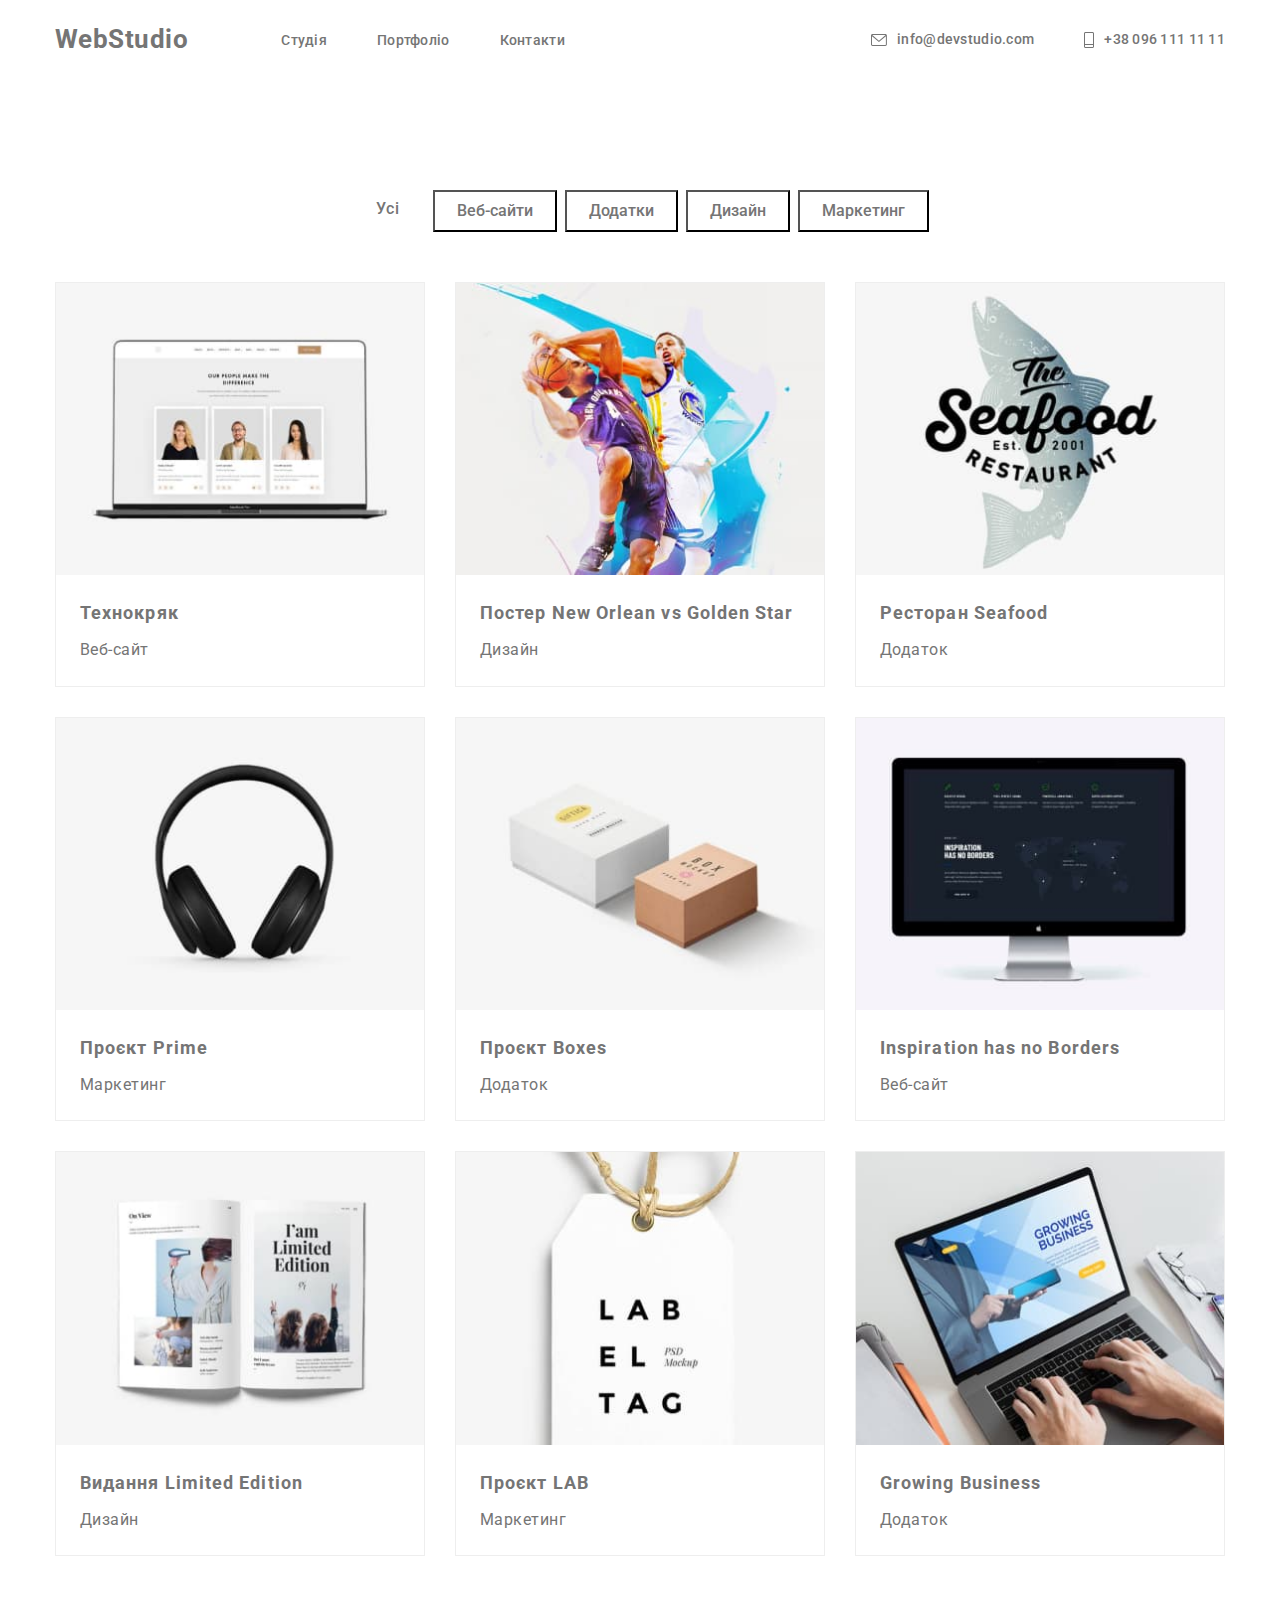
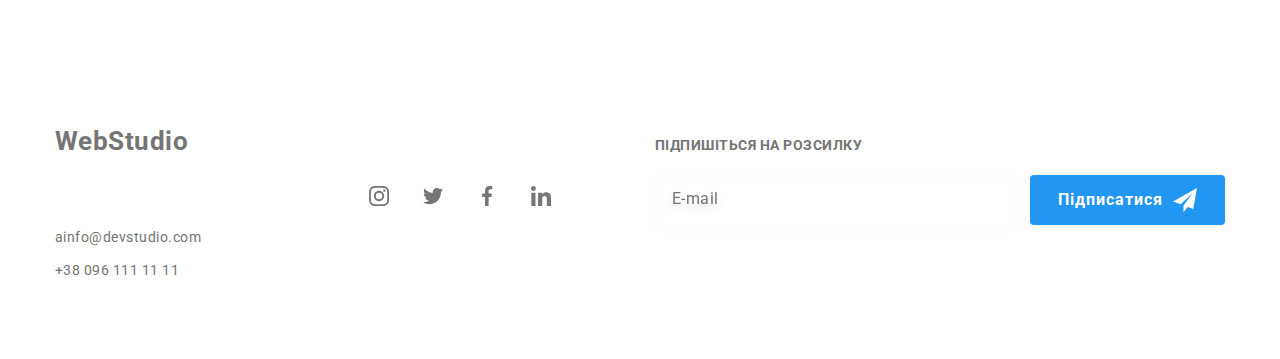
==== commit 14207498: "Починає переносити змінні і підключає  лок. шрифти" ====
--- a/portfolio.html
+++ b/portfolio.html
@@ -67,7 +67,7 @@
           <h1 class="visually-hidden">Портфоліо</h1>
           <ul class="portfolio-buttons list">
             <li class="portfolio-buttons__item">
-              <button class="portfolio-button-filter first" type="button">
+              <button class="button portfolio-button-filter first" type="button">
                 Усі
               </button>
             </li>
@@ -407,10 +407,7 @@
                   name="subscribe-email"
                   placeholder="E-mail"
               /></label>
-              <button
-                class="subscribe-button footer__subscribe-button"
-                type="submit"
-              >
+              <button class="button footer__button" type="submit">
                 Підписатися
                 <svg class="footer__subscribe-icon" width="24" height="24">
                   <use href="./images/icons.svg#icon-send"></use>
--- a/css/main.min.css
+++ b/css/main.min.css
@@ -1 +1 @@
-.advantages{margin-right:auto;margin-left:auto;padding-top:94px;padding-bottom:94px}.advantages__list{display:flex}.advantages__icon-wrapper{display:flex;align-items:center;justify-content:center;width:100%;height:120px;margin-bottom:30px;background-color:#f5f4fa;border-radius:4px}.avantages__item{width:calc((100% - 90px)/4);margin-right:30px}.avantages__item:last-child{margin-right:0}.advantages__secondary-title{margin-top:0px;margin-bottom:10px;color:var(--title-text-color);font-weight:700;font-size:14px;line-height:1.14;text-transform:uppercase}.advantages__text{margin:0px;font-size:14px;line-height:1.71}.backdrop{position:fixed;top:0;left:0;width:100vw;height:100vh;transform:scale(1);transition:transform 1000ms var(--cubic-bezier-primary),opacity 1000ms var(--cubic-bezier-primary);background-color:rgba(0,0,0,.2)}.backdrop.is-hidden{transform:scale(0);transition:transform 1000ms var(--cubic-bezier-primary),opacity 1000ms var(--cubic-bezier-primary),visibility 1000ms var(--cubic-bezier-primary)}.clients{display:flex;justify-content:center;gap:30px}.clients__item{width:calc((100% - 150px)/6);height:92px}.clients__link{display:flex;width:100%;height:100%;align-items:center;justify-content:center;border:1px solid #afb1b8;border-radius:4px;color:var(--icon-color);transition:color 250ms var(--cubic-bezier-primary),border-color 250ms var(--cubic-bezier-primary)}.clients__icon{fill:currentColor}.clients__link:hover,.clients__link:focus{color:var(--accent-color);border-color:var(--accent-color)}.contacts{display:flex;margin:0px;margin-left:auto;align-items:center}.contacts__item:not(:last-child){margin-right:50px}.contacts__link{display:flex;align-items:center;gap:10px;width:100%;height:100%;padding-top:32px;padding-bottom:32px;transition:color 250ms var(--cubic-bezier-primary);color:var(--primaty-text-color);font-weight:500;font-size:14px;line-height:1.14;letter-spacing:.02em;text-decoration:none;cursor:pointer}.contacts__icon{fill:currentColor}.contacts__link:hover,.contacts__link:focus{color:var(--accent-color)}.footer{padding-top:60px;padding-bottom:60px;background-color:var(--bg-color)}.footer__container{display:flex;align-items:baseline}.footer__address-wrapper{margin-right:70px}.footer__maps-link{padding-right:25px}.footer__maps-link,.footer__contact-link{display:inline-block}.footer__maps-link{transition:color 250ms var(--cubic-bezier-primary);color:#fff;font-style:normal;font-weight:400;font-size:14px;line-height:1.71;text-decoration:none;cursor:pointer}.footer__contact-link{transition:color 250ms var(--cubic-bezier-primary);color:#757575;font-style:normal;font-weight:400;font-size:14px;line-height:1.71;text-decoration:none;cursor:pointer}.footer__address-item:not(:last-child){margin-bottom:9px}.footer__maps-link:hover,.footer__contact-link:hover{color:var(--accent-color)}.footer-maps-link:focus,.footer-contact-link:focus{color:var(--accent-color)}.footer__follow-list{display:flex}.footer__folow-title{margin-top:0;margin-bottom:20px;font-weight:700;font-size:14px;line-height:1.14;text-transform:uppercase;color:#fff}.footer__follow-item{display:flex;width:44px;height:44px}.footer__follow-link{display:flex;width:100%;height:100%;align-items:center;justify-content:center;transition:color 250ms var(--cubic-bezier-primary),background-color 250ms var(--cubic-bezier-primary);border-radius:50%;background-color:rgba(255,255,255,.1);color:var(--primary-white-color);cursor:pointer}.footer__follow-list{display:flex;gap:10px}.footer__follow-icon{fill:currentColor}.footer__follow-link:hover,.footer__follow-link:focus{color:var(--primary-white-color);background-color:var(--accent-color)}.footer__subscribe{display:flex;align-items:flex-end;justify-content:flex-end;gap:12px;margin-left:auto}.footer__subscribe-title{margin-bottom:20px;font-weight:700;font-size:14px;line-height:16px;text-transform:uppercase;color:var(--primary-white-color)}.footer__subscribe-block{width:570px;margin-left:auto}.footer__subscribe-label{width:100%}.footer__subscribe-email{padding:15px 16px 15px 16px;width:100%;transition:border-color 250ms var(--cubic-bezier-primary);background-color:rgba(0,0,0,0);font-size:16px;line-height:1.25;letter-spacing:.03em;color:var(--primary-white-color);border:1px solid rgba(255,255,255,.3);filter:drop-shadow(0px 4px 4px rgba(0, 0, 0, 0.15));border-radius:4px;outline:none}.footer__subscribe-email:hover,.footer__subscribe-email:focus{border-color:var(--accent-color)}.footer__subscribe-button{display:flex;align-items:center;gap:10px;max-height:50px;padding:10px 28px;border:0px solid rgba(0,0,0,0);border-radius:4px;transition:background-color 250ms var(--cubic-bezier-primary),box-shadow 250ms var(--cubic-bezier-primary);background-color:var(--accent-color);color:var(--primary-white-color);font-style:inherit;font-weight:700;font-size:16px;line-height:1.9;letter-spacing:.06em;cursor:pointer}.footer__subscribe-button:hover,.footer__subscribe-button:focus{background-color:#188ce8;box-shadow:0px 4px 4px rgba(0,0,0,.15)}.footer__subscribe-icon{fill:currentColor}.header{border-bottom:1px solid var(--secondary-border-color)}.navigation{display:flex}.logo{display:inline-block;font-family:var(--secondary-font-family);font-weight:700;font-size:26px;line-height:1.19;color:var(--accent-color);text-decoration:none;cursor:pointer}.logo__text-studio{color:var(--secondary-logo-color)}.header__logo{padding-top:24px;padding-bottom:25px;margin-right:93px}.footer_logo{margin-bottom:20px}.logo__text-studio--white{color:var(--primary-white-color)}.site-nav{display:flex;align-items:center}.site-nav__list{display:flex;align-items:center}.site-nav__item:not(:last-child){margin-right:50px}.site-nav__link{position:relative;padding-top:32px;padding-bottom:32px;transition:color 250ms var(--cubic-bezier-primary);color:var(--title-text-color);font-weight:500;font-size:14px;line-height:1.14;letter-spacing:.02em;text-decoration:none;cursor:pointer}.site-nav__link:hover,.site-nav__link:focus{color:var(--accent-color)}.site-nav__link--current{color:var(--accent-color)}.site-nav__link--current:after{position:absolute;bottom:0;display:block;content:"";width:100%;height:4px;background-color:var(--accent-color);border-radius:2px}.hero{margin-right:auto;margin-left:auto;width:100%;max-width:1600px;padding-top:200px;padding-bottom:200px;background-color:var(--bg-color);background-image:linear-gradient(rgba(47, 48, 58, 0.4), rgba(47, 48, 58, 0.4)),url(../images/herobg.jpg);background-repeat:no-repeat;background-position:center;text-align:center}.hero__title{height:120px;width:696px;margin:0 auto;margin-bottom:30px;color:#fff;font-weight:900;font-size:44px;line-height:1.36;letter-spacing:.06em;text-transform:uppercase}.hero__button{padding:10px 32px;border:0px solid rgba(0,0,0,0);border-radius:4px;transition:background-color 250ms var(--cubic-bezier-primary),box-shadow 250ms var(--cubic-bezier-primary);background-color:var(--accent-color);color:var(--primary-white-color);font-style:inherit;font-weight:700;font-size:16px;line-height:1.9;letter-spacing:.06em;cursor:pointer}.hero__button:hover,.hero__button:focus{background-color:#188ce8;box-shadow:0px 4px 4px rgba(0,0,0,.15)}.modal{position:absolute;top:50%;left:50%;transform:translate(-50%, -50%);width:528px;height:581px;padding:40px;background:var(--primary-white-color);box-shadow:0px 1px 3px rgba(0,0,0,.12),0px 1px 1px rgba(0,0,0,.14),0px 2px 1px rgba(0,0,0,.2);border-radius:4px}.modal__form{display:flex;flex-direction:column}.modal__title{margin-bottom:12px;font-weight:700;font-size:20px;line-height:1.15;text-align:center;color:var(--title-text-color)}.modal__label{margin-bottom:10px;font-size:12px;line-height:1.16;letter-spacing:.01em;color:var(--primaty-text-color)}.modal__label-comment{margin-bottom:20px;font-size:12px;line-height:1.16;letter-spacing:.01em;color:var(--primaty-text-color)}.modal__input{width:100%;height:40px;padding-right:12px;padding-left:42px;transition:fill 250ms var(--cubic-bezier-primary),border-color 250ms var(--cubic-bezier-primary);border:1px solid var(--form-border-color);border-radius:4px;outline:none}.modal__input-wrapper{position:relative;display:block;width:100%;margin-top:4px}.modal__input-icon{position:absolute;top:50%;left:12px;transform:translateY(-50%);transition:fill 250ms var(--cubic-bezier-primary),border-color 250ms var(--cubic-bezier-primary)}.modal__input:focus,.modal__input:focus+.modal__input-icon{border-color:var(--accent-color);fill:var(--accent-color)}.modal__comment{display:block;width:100%;height:120px;margin-top:4px;padding:12px 16px;resize:none;transition:fill 250ms var(--cubic-bezier-primary),border-color 250ms var(--cubic-bezier-primary);border:1px solid var(--form-border-color);border-radius:4px;outline:none}.modal__comment:focus{border-color:var(--accent-color);fill:var(--accent-color)}.modal__comment:-moz-placeholder-shown{color:rgba(117,117,117,.5)}.modal__comment:-ms-input-placeholder{color:rgba(117,117,117,.5)}.modal__comment:placeholder-shown{color:rgba(117,117,117,.5)}.modal__checkbox-label{display:flex;align-items:center;justify-content:center;gap:7px;margin-bottom:30px;font-size:14px;line-height:1.71;color:var(--primaty-text-color)}.modal__checkbox{-webkit-appearance:none;-moz-appearance:none;appearance:none}.modal__checbox-castom{position:relative;display:flex;justify-content:center;align-items:center;width:16px;height:15px;border:2px solid var(--title-text-color);transition:background-color 250ms var(--cubic-bezier-primary),border-color 250ms var(--cubic-bezier-primary);border-radius:2px;cursor:pointer}.modal__checkbox-icon{fill:var(--primary-white-color);border-radius:2px}.modal__checkbox:checked+.modal__checbox-castom{background-color:var(--accent-color);border-color:rgba(0,0,0,0)}.modal__checkbox-link{color:var(--accent-color);text-decoration:underline;outline:none}.modal__checkbox-link:focus{border:1px solid var(--accent-color);border-radius:2px;z-index:1}.portfolio-buttons{display:flex;justify-content:center;margin-bottom:50px;background:var(--primary-white-color)}.portfolio-button-filter.first{padding-right:25px;padding-left:25px}.portfolio-button-filter{padding:6px 22px;transition:color 250ms var(--cubic-bezier-primary),background-color 250ms var(--cubic-bezier-primary),border-radius 250ms var(--cubic-bezier-primary),box-shadow 250ms var(--cubic-bezier-primary);color:#212121;background-color:#f5f4fa;font-family:inherit;font-weight:500;font-size:16px;line-height:26px;cursor:pointer;border:0px solid rgba(0,0,0,0);border-radius:4px}.portfolio-buttons__item:not(:last-child){margin-right:8px}.portfolio-button-filter:hover,.portfolio-button-filter:focus{color:#fff;background-color:#2196f3;border-radius:4px;box-shadow:0px 3px 1px rgba(0,0,0,.1),0px 1px 2px rgba(0,0,0,.08),0px 2px 2px rgba(0,0,0,.12)}.portfolio-card__link{display:block;text-decoration:none;color:inherit;transition:box-shadow 250ms var(--cubic-bezier-primary)}.portfolio-card__sub{position:relative;overflow:hidden}.portfolio-card__sub-overlay{position:absolute;transform:translateY(101%);transition:transform 250ms var(--cubic-bezier-primary),opacity 250ms var(--cubic-bezier-primary);opacity:0;pointer-events:none;width:100%;height:100%;padding:63px 24px;background-color:var(--hover-bg)}.portfolio-card__sub-text{font-size:18px;line-height:1.5;color:var(--primary-white-color)}.portfolio-card__link:hover .portfolio-card__sub-overlay,.portfolio-card__link:focus .portfolio-card__sub-overlay{transform:translate(0);opacity:1}.portfolio-card__link:hover,.portfolio-card__link:focus{box-shadow:0px 1px 1px rgba(0,0,0,.12),0px 4px 4px rgba(0,0,0,.06),1px 4px 6px rgba(0,0,0,.16)}.portfolio-card{position:relative;width:calc((100% - 60px)/3);border:1px solid #eee}.portfolio-card:not(:nth-child(3n)){margin-right:30px}.portfolio-card:not(:nth-last-child(-n+3)){margin-bottom:30px}.portfolio-card__title{margin-top:0px;margin-bottom:4px;color:var(--title-text-color);font-weight:700;font-size:18px;line-height:2;letter-spacing:.06em}.portfolio-card__text{margin:0px;font-size:16px;line-height:1.9}.portfolio-card__text-wrapper{padding:20px 24px}.portfolio-list{display:flex;flex-wrap:wrap}.price{display:flex}.price__item{position:relative;width:calc((100% - 60px)/3)}.price__item:not(:last-child){margin-right:30px}.section.list{padding-top:0px;padding-bottom:94px}.price__title{position:absolute;bottom:0;display:flex;justify-content:center;align-items:center;width:100%;height:70px;margin:0;padding:0;font-weight:700;font-size:14px;line-height:1.14;text-align:center;text-transform:uppercase;color:var(--primary-white-color);background:rgba(47,48,58,.8)}.team-cards{background:#fff;width:calc((100% - 90px)/4);box-shadow:0px 1px 3px rgba(0,0,0,.12),0px 1px 1px rgba(0,0,0,.14),0px 2px 1px rgba(0,0,0,.2);border-radius:0px 0px 4px 4px}.team-cards:not(:last-child){margin-right:30px}.team-cards__text-wrapper{padding-top:30px;padding-bottom:30px;text-align:center}.team-cards__title{margin-top:0px;margin-bottom:10px;color:var(--title-text-color);font-weight:500;font-size:16px;line-height:1.19;text-align:center}.team-cards__text{margin:16px;font-size:16px;line-height:1.19;text-align:center}.team-cards__net{display:flex;justify-content:center;gap:10px}.team-cards__link{display:flex;width:44px;height:44px;align-items:center;justify-content:center;border-radius:50%;color:var(--icon-color);cursor:pointer;transition:color 250ms var(--cubic-bezier-primary),background-color 250ms var(--cubic-bezier-primary)}.team-cards__icon{fill:currentColor}.team-cards__link:hover,.team-cards__link:focus{color:var(--primary-white-color);background-color:var(--accent-color)}.team-section{background-color:#f5f4fa}.team-section__list{display:flex}/*# sourceMappingURL=main.min.css.map */+@font-face{font-family:"Roboto",sans-serif;src:url("../../fonts/Roboto-Black.woff2") format("woff2"),url("../../fonts/Roboto-Black.woff") format("woff");font-weight:900;font-style:normal;font-display:swap}@font-face{font-family:"Roboto",sans-serif;src:url("../../fonts/Roboto-Bold.woff2") format("woff2"),url("../../fonts/Roboto-Bold.woff") format("woff");font-weight:700;font-style:normal;font-display:swap}@font-face{font-family:"Raleway",sans-serif;src:url("../../fonts/Raleway-Bold.woff2") format("woff2"),url("../../fonts/Raleway-Bold.woff") format("woff");font-weight:700;font-style:normal;font-display:swap}@font-face{font-family:"Roboto",sans-serif;src:url("../../fonts/Roboto-Medium.woff2") format("woff2"),url("../../fonts/Roboto-Medium.woff") format("woff");font-weight:500;font-style:normal;font-display:swap}@font-face{font-family:"Roboto",sans-serif;src:url("../../fonts/Roboto-Regular.woff2") format("woff2"),url("../../fonts/Roboto-Regular.woff") format("woff");font-weight:400;font-style:normal;font-display:swap}.visually-hidden{position:absolute;white-space:nowrap;width:1px;height:1px;overflow:hidden;border:0;padding:0;clip:rect(0 0 0 0);-webkit-clip-path:inset(50%);clip-path:inset(50%);margin:-1px}h1,h2,h3,h4,h5,h6,p{margin:0;padding:0}body{background-color:#fff;color:#757575;font-family:"Roboto",sans-serif;letter-spacing:.03em}section{margin-right:auto;margin-left:auto;padding-top:94px;padding-bottom:94px}.advantages{margin-right:auto;margin-left:auto;padding-top:94px;padding-bottom:94px}.advantages__list{display:flex}.advantages__icon-wrapper{display:flex;align-items:center;justify-content:center;width:100%;height:120px;margin-bottom:30px;background-color:#f5f4fa;border-radius:4px}.avantages__item{width:calc((100% - 90px)/4);margin-right:30px}.avantages__item:last-child{margin-right:0}.advantages__secondary-title{margin-top:0px;margin-bottom:10px;color:#212121;font-weight:700;font-size:14px;line-height:1.14;text-transform:uppercase}.advantages__text{margin:0px;font-size:14px;line-height:1.71}.backdrop{position:fixed;top:0;left:0;width:100vw;height:100vh;transform:scale(1);transition:transform 1000ms cubic-bezier(0.4, 0, 0.2, 1),opacity 1000ms cubic-bezier(0.4, 0, 0.2, 1);background-color:rgba(0,0,0,.2)}.backdrop.is-hidden{transform:scale(0);transition:transform 1000ms cubic-bezier(0.4, 0, 0.2, 1),opacity 1000ms cubic-bezier(0.4, 0, 0.2, 1),visibility 1000ms cubic-bezier(0.4, 0, 0.2, 1)}.button{text-align:center;font-family:"Roboto";font-style:normal;font-weight:700;font-size:16px;line-height:1.9;letter-spacing:.06em;transition:color 250ms cubic-bezier(0.4, 0, 0.2, 1),background-color 250ms cubic-bezier(0.4, 0, 0.2, 1),border-radius 250ms cubic-bezier(0.4, 0, 0.2, 1),box-shadow 250ms cubic-bezier(0.4, 0, 0.2, 1);border:0px solid rgba(0,0,0,0);border-radius:4px;color:#fff;background-color:#2196f3;outline:none;cursor:pointer}.hero__button{padding:10px 32px;margin:auto}.hero__button:hover,.hero__button:focus{background-color:#188ce8;box-shadow:0px 4px 4px rgba(0,0,0,.15)}.footer__button{display:flex;align-items:center;gap:10px;padding:10px 28px}.footer__button:hover,.footer__button:focus{background-color:#188ce8;box-shadow:0px 4px 4px rgba(0,0,0,.15)}.button-close{width:30px;height:30px;background:#fff;border:1px solid rgba(0,0,0,.1);border-radius:50%;color:#212121;outline:none;cursor:pointer}.modal__button-close{position:absolute;top:8px;right:8px}.button-close__icon{position:absolute;top:50%;left:50%;transform:translate(-50%, -50%);transition:fill 250ms cubic-bezier(0.4, 0, 0.2, 1),translate 250ms cubic-bezier(0.4, 0, 0.2, 1);fill:currentColor}.button-close:hover .button-close__icon,.button-close:focus .button-close__icon{fill:#2196f3}.modal__button{margin:auto;padding:10px 52px}.modal__button:hover,.modal__button:focus{background:#188ce8;box-shadow:0px 4px 4px rgba(0,0,0,.15)}.clients{display:flex;justify-content:center;gap:30px}.clients__item{width:calc((100% - 150px)/6);height:92px}.clients__link{display:flex;width:100%;height:100%;align-items:center;justify-content:center;border:1px solid #afb1b8;border-radius:4px;color:var(--icon-color);transition:color 250ms var(--cubic-bezier-primary),border-color 250ms var(--cubic-bezier-primary)}.clients__icon{fill:currentColor}.clients__link:hover,.clients__link:focus{color:var(--accent-color);border-color:var(--accent-color)}.contacts{display:flex;margin:0px;margin-left:auto;align-items:center}.contacts__item:not(:last-child){margin-right:50px}.contacts__link{display:flex;align-items:center;gap:10px;width:100%;height:100%;padding-top:32px;padding-bottom:32px;transition:color 250ms var(--cubic-bezier-primary);color:var(--primaty-text-color);font-weight:500;font-size:14px;line-height:1.14;letter-spacing:.02em;text-decoration:none;cursor:pointer}.contacts__icon{fill:currentColor}.contacts__link:hover,.contacts__link:focus{color:var(--accent-color)}.footer{padding-top:60px;padding-bottom:60px;background-color:var(--bg-color)}.footer__container{display:flex;align-items:baseline}.footer__address-wrapper{margin-right:70px}.footer__maps-link{padding-right:25px}.footer__maps-link,.footer__contact-link{display:inline-block}.footer__maps-link{transition:color 250ms var(--cubic-bezier-primary);color:#fff;font-style:normal;font-weight:400;font-size:14px;line-height:1.71;text-decoration:none;cursor:pointer}.footer__contact-link{transition:color 250ms var(--cubic-bezier-primary);color:#757575;font-style:normal;font-weight:400;font-size:14px;line-height:1.71;text-decoration:none;cursor:pointer}.footer__address-item:not(:last-child){margin-bottom:9px}.footer__maps-link:hover,.footer__contact-link:hover{color:var(--accent-color)}.footer-maps-link:focus,.footer-contact-link:focus{color:var(--accent-color)}.footer__follow-list{display:flex}.footer__folow-title{margin-top:0;margin-bottom:20px;font-weight:700;font-size:14px;line-height:1.14;text-transform:uppercase;color:#fff}.footer__follow-item{display:flex;width:44px;height:44px}.footer__follow-link{display:flex;width:100%;height:100%;align-items:center;justify-content:center;transition:color 250ms var(--cubic-bezier-primary),background-color 250ms var(--cubic-bezier-primary);border-radius:50%;background-color:rgba(255,255,255,.1);color:var(--primary-white-color);cursor:pointer}.footer__follow-list{display:flex;gap:10px}.footer__follow-icon{fill:currentColor}.footer__follow-link:hover,.footer__follow-link:focus{color:var(--primary-white-color);background-color:var(--accent-color)}.footer__subscribe{display:flex;align-items:flex-end;justify-content:flex-end;gap:12px;margin-left:auto}.footer__subscribe-title{margin-bottom:20px;font-weight:700;font-size:14px;line-height:16px;text-transform:uppercase;color:var(--primary-white-color)}.footer__subscribe-block{width:570px;margin-left:auto}.footer__subscribe-label{width:100%}.footer__subscribe-email{padding:15px 16px 15px 16px;width:100%;transition:border-color 250ms var(--cubic-bezier-primary);background-color:rgba(0,0,0,0);font-size:16px;line-height:1.25;letter-spacing:.03em;color:var(--primary-white-color);border:1px solid rgba(255,255,255,.3);filter:drop-shadow(0px 4px 4px rgba(0, 0, 0, 0.15));border-radius:4px;outline:none}.footer__subscribe-email:hover,.footer__subscribe-email:focus{border-color:var(--accent-color)}.footer__subscribe-icon{fill:currentColor}.header{border-bottom:1px solid var(--secondary-border-color)}.navigation{display:flex}.logo{display:inline-block;font-family:var(--secondary-font-family);font-weight:700;font-size:26px;line-height:1.19;color:var(--accent-color);text-decoration:none;cursor:pointer}.logo__text-studio{color:var(--secondary-logo-color)}.header__logo{padding-top:24px;padding-bottom:25px;margin-right:93px}.footer_logo{margin-bottom:20px}.logo__text-studio--white{color:var(--primary-white-color)}.site-nav{display:flex;align-items:center}.site-nav__list{display:flex;align-items:center}.site-nav__item:not(:last-child){margin-right:50px}.site-nav__link{position:relative;padding-top:32px;padding-bottom:32px;transition:color 250ms var(--cubic-bezier-primary);color:var(--title-text-color);font-weight:500;font-size:14px;line-height:1.14;letter-spacing:.02em;text-decoration:none;cursor:pointer}.site-nav__link:hover,.site-nav__link:focus{color:var(--accent-color)}.site-nav__link--current{color:var(--accent-color)}.site-nav__link--current:after{position:absolute;bottom:0;display:block;content:"";width:100%;height:4px;background-color:var(--accent-color);border-radius:2px}.hero{margin-right:auto;margin-left:auto;width:100%;max-width:1600px;padding-top:200px;padding-bottom:200px;background-color:var(--bg-color);background-image:linear-gradient(rgba(47, 48, 58, 0.4), rgba(47, 48, 58, 0.4)),url(../images/herobg.jpg);background-repeat:no-repeat;background-position:center;text-align:center}.hero__title{height:120px;width:696px;margin:0 auto;margin-bottom:30px;color:#fff;font-weight:900;font-size:44px;line-height:1.36;letter-spacing:.06em;text-transform:uppercase}.hero-button{padding:10px 32px;border:0px solid rgba(0,0,0,0);border-radius:4px;transition:background-color 250ms var(--cubic-bezier-primary),box-shadow 250ms var(--cubic-bezier-primary);background-color:var(--accent-color);color:var(--primary-white-color);font-style:inherit;font-weight:700;font-size:16px;line-height:1.9;letter-spacing:.06em;cursor:pointer}.modal{position:absolute;top:50%;left:50%;transform:translate(-50%, -50%);width:528px;height:581px;padding:40px;background:var(--primary-white-color);box-shadow:0px 1px 3px rgba(0,0,0,.12),0px 1px 1px rgba(0,0,0,.14),0px 2px 1px rgba(0,0,0,.2);border-radius:4px}.modal__form{display:flex;flex-direction:column}.modal__title{margin-bottom:12px;font-weight:700;font-size:20px;line-height:1.15;text-align:center;color:var(--title-text-color)}.modal__label{margin-bottom:10px;font-size:12px;line-height:1.16;letter-spacing:.01em;color:var(--primaty-text-color)}.modal__label-comment{margin-bottom:20px;font-size:12px;line-height:1.16;letter-spacing:.01em;color:var(--primaty-text-color)}.modal__input{width:100%;height:40px;padding-right:12px;padding-left:42px;transition:fill 250ms var(--cubic-bezier-primary),border-color 250ms var(--cubic-bezier-primary);border:1px solid var(--form-border-color);border-radius:4px;outline:none}.modal__input-wrapper{position:relative;display:block;width:100%;margin-top:4px}.modal__input-icon{position:absolute;top:50%;left:12px;transform:translateY(-50%);transition:fill 250ms var(--cubic-bezier-primary),border-color 250ms var(--cubic-bezier-primary)}.modal__input:focus,.modal__input:focus+.modal__input-icon{border-color:var(--accent-color);fill:var(--accent-color)}.modal__comment{display:block;width:100%;height:120px;margin-top:4px;padding:12px 16px;resize:none;transition:fill 250ms var(--cubic-bezier-primary),border-color 250ms var(--cubic-bezier-primary);border:1px solid var(--form-border-color);border-radius:4px;outline:none}.modal__comment:focus{border-color:var(--accent-color);fill:var(--accent-color)}.modal__comment:-moz-placeholder-shown{color:rgba(117,117,117,.5)}.modal__comment:-ms-input-placeholder{color:rgba(117,117,117,.5)}.modal__comment:placeholder-shown{color:rgba(117,117,117,.5)}.modal__checkbox-label{display:flex;align-items:center;justify-content:center;gap:7px;margin-bottom:30px;font-size:14px;line-height:1.71;color:var(--primaty-text-color)}.modal__checkbox{-webkit-appearance:none;-moz-appearance:none;appearance:none}.modal__checbox-castom{position:relative;display:flex;justify-content:center;align-items:center;width:16px;height:15px;border:2px solid var(--title-text-color);transition:background-color 250ms var(--cubic-bezier-primary),border-color 250ms var(--cubic-bezier-primary);border-radius:2px;cursor:pointer}.modal__checkbox-icon{fill:var(--primary-white-color);border-radius:2px}.modal__checkbox:checked+.modal__checbox-castom{background-color:var(--accent-color);border-color:rgba(0,0,0,0)}.modal__checkbox-link{color:var(--accent-color);text-decoration:underline;outline:none}.modal__checkbox-link:focus{border:1px solid var(--accent-color);border-radius:2px;z-index:1}.portfolio-buttons{display:flex;justify-content:center;gap:8px;margin-bottom:50px;background:var(--primary-white-color)}.portfolio-button-filter.first{padding-right:25px;padding-left:25px}.portfolio-button-filter{padding:6px 22px;font-family:inherit;font-weight:500;font-size:16px;line-height:1.62;color:var(--title-text-color);background-color:var(--bg-filter-color)}.portfolio-button-filter:hover,.portfolio-button-filter:focus{color:#fff;background-color:#2196f3;border-radius:4px;box-shadow:0px 3px 1px rgba(0,0,0,.1),0px 1px 2px rgba(0,0,0,.08),0px 2px 2px rgba(0,0,0,.12)}.portfolio-card__link{display:block;text-decoration:none;color:inherit;transition:box-shadow 250ms var(--cubic-bezier-primary)}.portfolio-card__sub{position:relative;overflow:hidden}.portfolio-card__sub-overlay{position:absolute;transform:translateY(101%);transition:transform 250ms var(--cubic-bezier-primary),opacity 250ms var(--cubic-bezier-primary);opacity:0;pointer-events:none;width:100%;height:100%;padding:63px 24px;background-color:var(--hover-bg)}.portfolio-card__sub-text{font-size:18px;line-height:1.5;color:var(--primary-white-color)}.portfolio-card__link:hover .portfolio-card__sub-overlay,.portfolio-card__link:focus .portfolio-card__sub-overlay{transform:translate(0);opacity:1}.portfolio-card__link:hover,.portfolio-card__link:focus{box-shadow:0px 1px 1px rgba(0,0,0,.12),0px 4px 4px rgba(0,0,0,.06),1px 4px 6px rgba(0,0,0,.16)}.portfolio-card{position:relative;width:calc((100% - 60px)/3);border:1px solid #eee}.portfolio-card:not(:nth-child(3n)){margin-right:30px}.portfolio-card:not(:nth-last-child(-n+3)){margin-bottom:30px}.portfolio-card__title{margin-top:0px;margin-bottom:4px;color:var(--title-text-color);font-weight:700;font-size:18px;line-height:2;letter-spacing:.06em}.portfolio-card__text{margin:0px;font-size:16px;line-height:1.9}.portfolio-card__text-wrapper{padding:20px 24px}.portfolio-list{display:flex;flex-wrap:wrap}.price{display:flex}.price__item{position:relative;width:calc((100% - 60px)/3)}.price__item:not(:last-child){margin-right:30px}.section.list{padding-top:0px;padding-bottom:94px}.price__title{position:absolute;bottom:0;display:flex;justify-content:center;align-items:center;width:100%;height:70px;margin:0;padding:0;font-weight:700;font-size:14px;line-height:1.14;text-align:center;text-transform:uppercase;color:var(--primary-white-color);background:rgba(47,48,58,.8)}.team-cards{background:#fff;width:calc((100% - 90px)/4);box-shadow:0px 1px 3px rgba(0,0,0,.12),0px 1px 1px rgba(0,0,0,.14),0px 2px 1px rgba(0,0,0,.2);border-radius:0px 0px 4px 4px}.team-cards:not(:last-child){margin-right:30px}.team-cards__text-wrapper{padding-top:30px;padding-bottom:30px;text-align:center}.team-cards__title{margin-top:0px;margin-bottom:10px;color:var(--title-text-color);font-weight:500;font-size:16px;line-height:1.19;text-align:center}.team-cards__text{margin:16px;font-size:16px;line-height:1.19;text-align:center}.team-cards__net{display:flex;justify-content:center;gap:10px}.team-cards__link{display:flex;width:44px;height:44px;align-items:center;justify-content:center;border-radius:50%;color:var(--icon-color);cursor:pointer;transition:color 250ms var(--cubic-bezier-primary),background-color 250ms var(--cubic-bezier-primary)}.team-cards__icon{fill:currentColor}.team-cards__link:hover,.team-cards__link:focus{color:var(--primary-white-color);background-color:var(--accent-color)}.team-section{background-color:#f5f4fa}.team-section__list{display:flex}/*# sourceMappingURL=main.min.css.map */--- a/css/styles.css
+++ b/css/styles.css
@@ -1,61 +1,3 @@
-:root {
-   --title-text-color: #212121;
-   --accent-color: #2196f3;
-   --primary-white-color: #ffffff;
-   --primaty-text-color: #757575;
-   --title-text-color: #212121;
-   --bg-team-color: #f5f4fa;
-   --bg-color:#2f303a;
-   --icon-color: #AFB1B8;
-   --hover-bg: #188CE8;
-   --form-border-color: rgba(33, 33, 33, 0.2);
-   --primary-logo-color:#2196f3;
-   --secondary-logo-color: #000000;
-   --primary-border-color: #EEEEEE;
-   --secondary-border-color: #ececec;
-   
-   --primaty-font-family: 'Roboto', sans-serif;
-   --secondary-font-family: 'Raleway', sans-serif;
-
-   --cubic-bezier-primary:cubic-bezier(0.4, 0, 0.2, 1);
-
-}
-h1,h2,h3,h4,h5,h6, p {
-    margin: 0;
-    padding: 0;
-}
-
-
-.visually-hidden {
-      position: absolute;
-      white-space: nowrap;
-      width: 1px;
-      height: 1px;
-      overflow: hidden;
-      border: 0;
-      padding: 0;
-      clip: rect(0 0 0 0);
-      clip-path: inset(50%);
-      margin: -1px;
-  }
-
-
-
-body {
-    background-color: var(--primary-white-color);
-    color: var(--primaty-text-color);
-
-    font-family: var(--primaty-font-family);
-    letter-spacing: 0.03em;
-}
-
-section {
-    margin-right: auto;
-    margin-left: auto;
-    padding-top: 94px;
-    padding-bottom: 94px;
-    
-}
 
 .list {
     list-style: none;
@@ -140,65 +82,8 @@
 /*Модальне вікно*/
 
 
-.button-close {
-    position: absolute;
-    top: 8px;
-    right: 8px;
-    width: 30px;
-    height: 30px;
-
-    background: var(--primary-white-color);
-    border: 1px solid rgba(0, 0, 0, 0.1);
-    border-radius: 50%;
-    color:var(--title-text-color);
-    outline: none;
-    cursor: pointer;
-}
-
-.icon-close {
-    position: absolute;
-    top: 50%;
-    left: 50%;
-    transform: translate(-50%, -50%);
-
-    transition: fill 250ms var(--cubic-bezier-primary);
-
-    fill: currentColor;
-}
-
-.button-close:hover .icon-close,
-.button-close:focus .icon-close {
-    fill: var(--accent-color);
-}
 
 
-.form-button {
-    width: 200px;
-    height: 50px;
-    margin: auto;
-    padding: 10px 32px;
-    border: 0px solid transparent;
-    border-radius: 4px;
-
-    transition: background-color 250ms var(--cubic-bezier-primary), 
-                box-shadow 250ms var(--cubic-bezier-primary); 
-
-    background-color: var(--accent-color); 
-    color: var(--primary-white-color);   
-    font-style: inherit;
-    font-weight: 700;
-    font-size: 16px;
-    line-height: 1.9;
-    letter-spacing: 0.06em;
-    cursor: pointer;
-    outline: none;
-    
-}
 
 
-.form-button:hover,
-.form-button:focus {
-    background: var(--hover-bg);
-    box-shadow: 0px 4px 4px rgba(0, 0, 0, 0.15);
-}
-  +
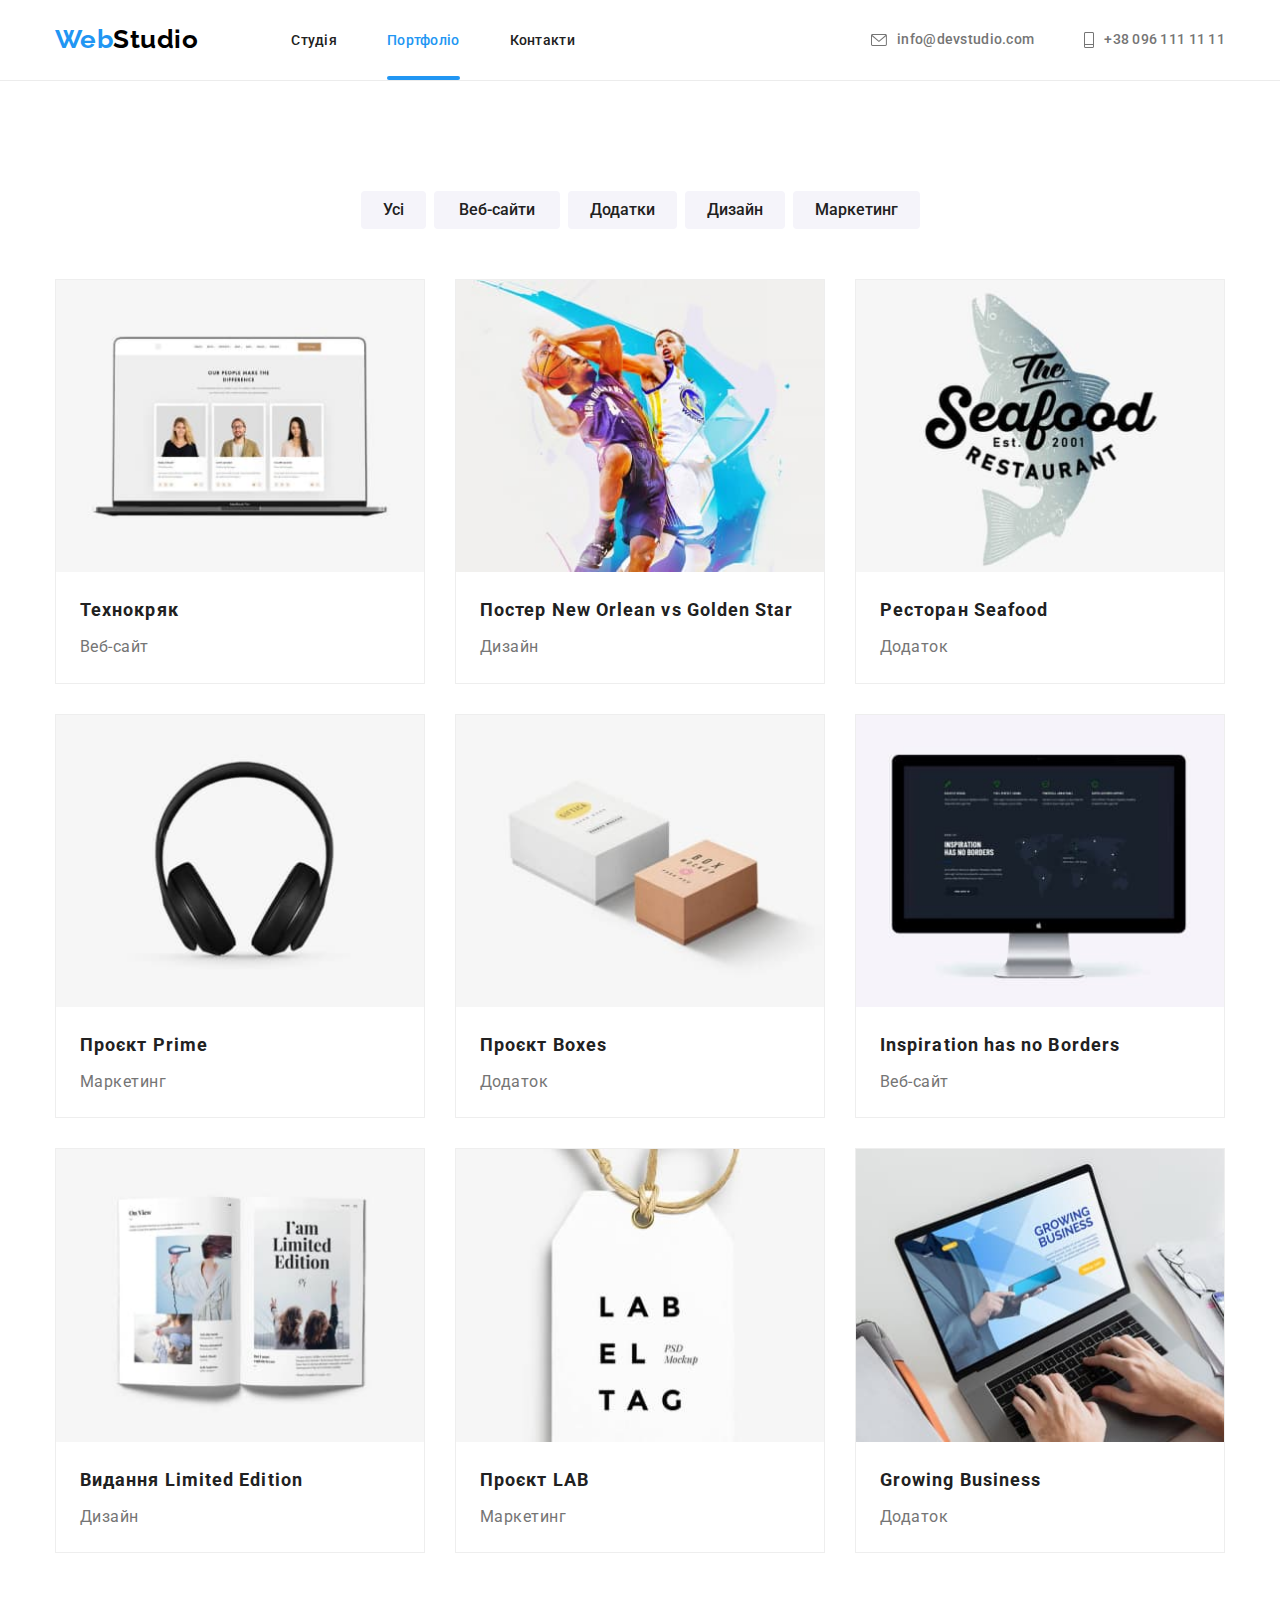
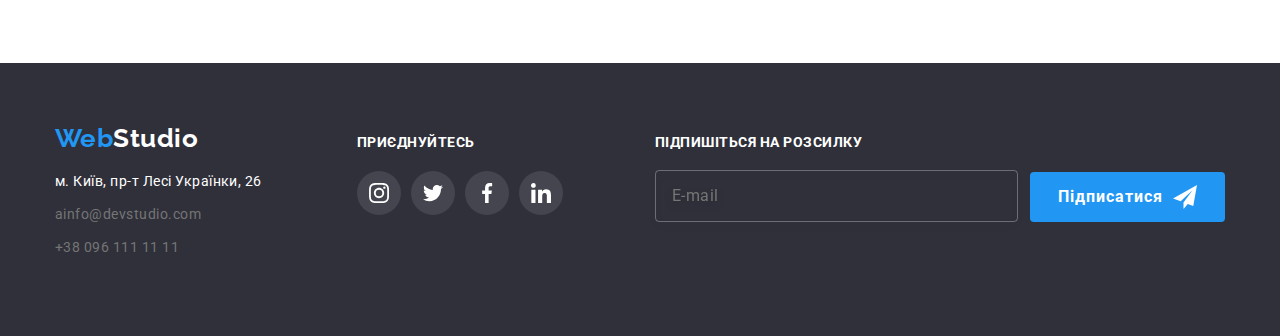
==== commit b86d8da4: "update" ====
--- a/portfolio.html
+++ b/portfolio.html
@@ -67,27 +67,27 @@
           <h1 class="visually-hidden">Портфоліо</h1>
           <ul class="portfolio-buttons list">
             <li class="portfolio-buttons__item">
-              <button class="button portfolio-button-filter first" type="button">
+              <button class="portfolio-button__filter " type="button">
                 Усі
               </button>
             </li>
             <li class="portfolio-buttons__item">
-              <button class="portfolio-button-filter" type="button">
+              <button class=" portfolio-button__filter portfolio-button__filter--white portfolio-buttons__portfolio-button__filter" type="button">
                 Веб-сайти
               </button>
             </li>
             <li class="portfolio-buttons__item">
-              <button class="portfolio-button-filter" type="button">
+              <button class="portfolio-button__filter portfolio-button__filter--white" type="button">
                 Додатки
               </button>
             </li>
             <li class="portfolio-buttons__item">
-              <button class="portfolio-button-filter" type="button">
+              <button class="portfolio-button__filter portfolio-button__filter--white" type="button">
                 Дизайн
               </button>
             </li>
             <li class="portfolio-buttons__item">
-              <button class="portfolio-button-filter" type="button">
+              <button class="portfolio-button__filter" type="button">
                 Маркетинг
               </button>
             </li>
--- a/css/main.min.css
+++ b/css/main.min.css
@@ -1 +1 @@
-@font-face{font-family:"Roboto",sans-serif;src:url("../../fonts/Roboto-Black.woff2") format("woff2"),url("../../fonts/Roboto-Black.woff") format("woff");font-weight:900;font-style:normal;font-display:swap}@font-face{font-family:"Roboto",sans-serif;src:url("../../fonts/Roboto-Bold.woff2") format("woff2"),url("../../fonts/Roboto-Bold.woff") format("woff");font-weight:700;font-style:normal;font-display:swap}@font-face{font-family:"Raleway",sans-serif;src:url("../../fonts/Raleway-Bold.woff2") format("woff2"),url("../../fonts/Raleway-Bold.woff") format("woff");font-weight:700;font-style:normal;font-display:swap}@font-face{font-family:"Roboto",sans-serif;src:url("../../fonts/Roboto-Medium.woff2") format("woff2"),url("../../fonts/Roboto-Medium.woff") format("woff");font-weight:500;font-style:normal;font-display:swap}@font-face{font-family:"Roboto",sans-serif;src:url("../../fonts/Roboto-Regular.woff2") format("woff2"),url("../../fonts/Roboto-Regular.woff") format("woff");font-weight:400;font-style:normal;font-display:swap}.visually-hidden{position:absolute;white-space:nowrap;width:1px;height:1px;overflow:hidden;border:0;padding:0;clip:rect(0 0 0 0);-webkit-clip-path:inset(50%);clip-path:inset(50%);margin:-1px}h1,h2,h3,h4,h5,h6,p{margin:0;padding:0}body{background-color:#fff;color:#757575;font-family:"Roboto",sans-serif;letter-spacing:.03em}section{margin-right:auto;margin-left:auto;padding-top:94px;padding-bottom:94px}.advantages{margin-right:auto;margin-left:auto;padding-top:94px;padding-bottom:94px}.advantages__list{display:flex}.advantages__icon-wrapper{display:flex;align-items:center;justify-content:center;width:100%;height:120px;margin-bottom:30px;background-color:#f5f4fa;border-radius:4px}.avantages__item{width:calc((100% - 90px)/4);margin-right:30px}.avantages__item:last-child{margin-right:0}.advantages__secondary-title{margin-top:0px;margin-bottom:10px;color:#212121;font-weight:700;font-size:14px;line-height:1.14;text-transform:uppercase}.advantages__text{margin:0px;font-size:14px;line-height:1.71}.backdrop{position:fixed;top:0;left:0;width:100vw;height:100vh;transform:scale(1);transition:transform 1000ms cubic-bezier(0.4, 0, 0.2, 1),opacity 1000ms cubic-bezier(0.4, 0, 0.2, 1);background-color:rgba(0,0,0,.2)}.backdrop.is-hidden{transform:scale(0);transition:transform 1000ms cubic-bezier(0.4, 0, 0.2, 1),opacity 1000ms cubic-bezier(0.4, 0, 0.2, 1),visibility 1000ms cubic-bezier(0.4, 0, 0.2, 1)}.button{text-align:center;font-family:"Roboto";font-style:normal;font-weight:700;font-size:16px;line-height:1.9;letter-spacing:.06em;transition:color 250ms cubic-bezier(0.4, 0, 0.2, 1),background-color 250ms cubic-bezier(0.4, 0, 0.2, 1),border-radius 250ms cubic-bezier(0.4, 0, 0.2, 1),box-shadow 250ms cubic-bezier(0.4, 0, 0.2, 1);border:0px solid rgba(0,0,0,0);border-radius:4px;color:#fff;background-color:#2196f3;outline:none;cursor:pointer}.hero__button{padding:10px 32px;margin:auto}.hero__button:hover,.hero__button:focus{background-color:#188ce8;box-shadow:0px 4px 4px rgba(0,0,0,.15)}.footer__button{display:flex;align-items:center;gap:10px;padding:10px 28px}.footer__button:hover,.footer__button:focus{background-color:#188ce8;box-shadow:0px 4px 4px rgba(0,0,0,.15)}.button-close{width:30px;height:30px;background:#fff;border:1px solid rgba(0,0,0,.1);border-radius:50%;color:#212121;outline:none;cursor:pointer}.modal__button-close{position:absolute;top:8px;right:8px}.button-close__icon{position:absolute;top:50%;left:50%;transform:translate(-50%, -50%);transition:fill 250ms cubic-bezier(0.4, 0, 0.2, 1),translate 250ms cubic-bezier(0.4, 0, 0.2, 1);fill:currentColor}.button-close:hover .button-close__icon,.button-close:focus .button-close__icon{fill:#2196f3}.modal__button{margin:auto;padding:10px 52px}.modal__button:hover,.modal__button:focus{background:#188ce8;box-shadow:0px 4px 4px rgba(0,0,0,.15)}.clients{display:flex;justify-content:center;gap:30px}.clients__item{width:calc((100% - 150px)/6);height:92px}.clients__link{display:flex;width:100%;height:100%;align-items:center;justify-content:center;border:1px solid #afb1b8;border-radius:4px;color:var(--icon-color);transition:color 250ms var(--cubic-bezier-primary),border-color 250ms var(--cubic-bezier-primary)}.clients__icon{fill:currentColor}.clients__link:hover,.clients__link:focus{color:var(--accent-color);border-color:var(--accent-color)}.contacts{display:flex;margin:0px;margin-left:auto;align-items:center}.contacts__item:not(:last-child){margin-right:50px}.contacts__link{display:flex;align-items:center;gap:10px;width:100%;height:100%;padding-top:32px;padding-bottom:32px;transition:color 250ms var(--cubic-bezier-primary);color:var(--primaty-text-color);font-weight:500;font-size:14px;line-height:1.14;letter-spacing:.02em;text-decoration:none;cursor:pointer}.contacts__icon{fill:currentColor}.contacts__link:hover,.contacts__link:focus{color:var(--accent-color)}.footer{padding-top:60px;padding-bottom:60px;background-color:var(--bg-color)}.footer__container{display:flex;align-items:baseline}.footer__address-wrapper{margin-right:70px}.footer__maps-link{padding-right:25px}.footer__maps-link,.footer__contact-link{display:inline-block}.footer__maps-link{transition:color 250ms var(--cubic-bezier-primary);color:#fff;font-style:normal;font-weight:400;font-size:14px;line-height:1.71;text-decoration:none;cursor:pointer}.footer__contact-link{transition:color 250ms var(--cubic-bezier-primary);color:#757575;font-style:normal;font-weight:400;font-size:14px;line-height:1.71;text-decoration:none;cursor:pointer}.footer__address-item:not(:last-child){margin-bottom:9px}.footer__maps-link:hover,.footer__contact-link:hover{color:var(--accent-color)}.footer-maps-link:focus,.footer-contact-link:focus{color:var(--accent-color)}.footer__follow-list{display:flex}.footer__folow-title{margin-top:0;margin-bottom:20px;font-weight:700;font-size:14px;line-height:1.14;text-transform:uppercase;color:#fff}.footer__follow-item{display:flex;width:44px;height:44px}.footer__follow-link{display:flex;width:100%;height:100%;align-items:center;justify-content:center;transition:color 250ms var(--cubic-bezier-primary),background-color 250ms var(--cubic-bezier-primary);border-radius:50%;background-color:rgba(255,255,255,.1);color:var(--primary-white-color);cursor:pointer}.footer__follow-list{display:flex;gap:10px}.footer__follow-icon{fill:currentColor}.footer__follow-link:hover,.footer__follow-link:focus{color:var(--primary-white-color);background-color:var(--accent-color)}.footer__subscribe{display:flex;align-items:flex-end;justify-content:flex-end;gap:12px;margin-left:auto}.footer__subscribe-title{margin-bottom:20px;font-weight:700;font-size:14px;line-height:16px;text-transform:uppercase;color:var(--primary-white-color)}.footer__subscribe-block{width:570px;margin-left:auto}.footer__subscribe-label{width:100%}.footer__subscribe-email{padding:15px 16px 15px 16px;width:100%;transition:border-color 250ms var(--cubic-bezier-primary);background-color:rgba(0,0,0,0);font-size:16px;line-height:1.25;letter-spacing:.03em;color:var(--primary-white-color);border:1px solid rgba(255,255,255,.3);filter:drop-shadow(0px 4px 4px rgba(0, 0, 0, 0.15));border-radius:4px;outline:none}.footer__subscribe-email:hover,.footer__subscribe-email:focus{border-color:var(--accent-color)}.footer__subscribe-icon{fill:currentColor}.header{border-bottom:1px solid var(--secondary-border-color)}.navigation{display:flex}.logo{display:inline-block;font-family:var(--secondary-font-family);font-weight:700;font-size:26px;line-height:1.19;color:var(--accent-color);text-decoration:none;cursor:pointer}.logo__text-studio{color:var(--secondary-logo-color)}.header__logo{padding-top:24px;padding-bottom:25px;margin-right:93px}.footer_logo{margin-bottom:20px}.logo__text-studio--white{color:var(--primary-white-color)}.site-nav{display:flex;align-items:center}.site-nav__list{display:flex;align-items:center}.site-nav__item:not(:last-child){margin-right:50px}.site-nav__link{position:relative;padding-top:32px;padding-bottom:32px;transition:color 250ms var(--cubic-bezier-primary);color:var(--title-text-color);font-weight:500;font-size:14px;line-height:1.14;letter-spacing:.02em;text-decoration:none;cursor:pointer}.site-nav__link:hover,.site-nav__link:focus{color:var(--accent-color)}.site-nav__link--current{color:var(--accent-color)}.site-nav__link--current:after{position:absolute;bottom:0;display:block;content:"";width:100%;height:4px;background-color:var(--accent-color);border-radius:2px}.hero{margin-right:auto;margin-left:auto;width:100%;max-width:1600px;padding-top:200px;padding-bottom:200px;background-color:var(--bg-color);background-image:linear-gradient(rgba(47, 48, 58, 0.4), rgba(47, 48, 58, 0.4)),url(../images/herobg.jpg);background-repeat:no-repeat;background-position:center;text-align:center}.hero__title{height:120px;width:696px;margin:0 auto;margin-bottom:30px;color:#fff;font-weight:900;font-size:44px;line-height:1.36;letter-spacing:.06em;text-transform:uppercase}.hero-button{padding:10px 32px;border:0px solid rgba(0,0,0,0);border-radius:4px;transition:background-color 250ms var(--cubic-bezier-primary),box-shadow 250ms var(--cubic-bezier-primary);background-color:var(--accent-color);color:var(--primary-white-color);font-style:inherit;font-weight:700;font-size:16px;line-height:1.9;letter-spacing:.06em;cursor:pointer}.modal{position:absolute;top:50%;left:50%;transform:translate(-50%, -50%);width:528px;height:581px;padding:40px;background:var(--primary-white-color);box-shadow:0px 1px 3px rgba(0,0,0,.12),0px 1px 1px rgba(0,0,0,.14),0px 2px 1px rgba(0,0,0,.2);border-radius:4px}.modal__form{display:flex;flex-direction:column}.modal__title{margin-bottom:12px;font-weight:700;font-size:20px;line-height:1.15;text-align:center;color:var(--title-text-color)}.modal__label{margin-bottom:10px;font-size:12px;line-height:1.16;letter-spacing:.01em;color:var(--primaty-text-color)}.modal__label-comment{margin-bottom:20px;font-size:12px;line-height:1.16;letter-spacing:.01em;color:var(--primaty-text-color)}.modal__input{width:100%;height:40px;padding-right:12px;padding-left:42px;transition:fill 250ms var(--cubic-bezier-primary),border-color 250ms var(--cubic-bezier-primary);border:1px solid var(--form-border-color);border-radius:4px;outline:none}.modal__input-wrapper{position:relative;display:block;width:100%;margin-top:4px}.modal__input-icon{position:absolute;top:50%;left:12px;transform:translateY(-50%);transition:fill 250ms var(--cubic-bezier-primary),border-color 250ms var(--cubic-bezier-primary)}.modal__input:focus,.modal__input:focus+.modal__input-icon{border-color:var(--accent-color);fill:var(--accent-color)}.modal__comment{display:block;width:100%;height:120px;margin-top:4px;padding:12px 16px;resize:none;transition:fill 250ms var(--cubic-bezier-primary),border-color 250ms var(--cubic-bezier-primary);border:1px solid var(--form-border-color);border-radius:4px;outline:none}.modal__comment:focus{border-color:var(--accent-color);fill:var(--accent-color)}.modal__comment:-moz-placeholder-shown{color:rgba(117,117,117,.5)}.modal__comment:-ms-input-placeholder{color:rgba(117,117,117,.5)}.modal__comment:placeholder-shown{color:rgba(117,117,117,.5)}.modal__checkbox-label{display:flex;align-items:center;justify-content:center;gap:7px;margin-bottom:30px;font-size:14px;line-height:1.71;color:var(--primaty-text-color)}.modal__checkbox{-webkit-appearance:none;-moz-appearance:none;appearance:none}.modal__checbox-castom{position:relative;display:flex;justify-content:center;align-items:center;width:16px;height:15px;border:2px solid var(--title-text-color);transition:background-color 250ms var(--cubic-bezier-primary),border-color 250ms var(--cubic-bezier-primary);border-radius:2px;cursor:pointer}.modal__checkbox-icon{fill:var(--primary-white-color);border-radius:2px}.modal__checkbox:checked+.modal__checbox-castom{background-color:var(--accent-color);border-color:rgba(0,0,0,0)}.modal__checkbox-link{color:var(--accent-color);text-decoration:underline;outline:none}.modal__checkbox-link:focus{border:1px solid var(--accent-color);border-radius:2px;z-index:1}.portfolio-buttons{display:flex;justify-content:center;gap:8px;margin-bottom:50px;background:var(--primary-white-color)}.portfolio-button-filter.first{padding-right:25px;padding-left:25px}.portfolio-button-filter{padding:6px 22px;font-family:inherit;font-weight:500;font-size:16px;line-height:1.62;color:var(--title-text-color);background-color:var(--bg-filter-color)}.portfolio-button-filter:hover,.portfolio-button-filter:focus{color:#fff;background-color:#2196f3;border-radius:4px;box-shadow:0px 3px 1px rgba(0,0,0,.1),0px 1px 2px rgba(0,0,0,.08),0px 2px 2px rgba(0,0,0,.12)}.portfolio-card__link{display:block;text-decoration:none;color:inherit;transition:box-shadow 250ms var(--cubic-bezier-primary)}.portfolio-card__sub{position:relative;overflow:hidden}.portfolio-card__sub-overlay{position:absolute;transform:translateY(101%);transition:transform 250ms var(--cubic-bezier-primary),opacity 250ms var(--cubic-bezier-primary);opacity:0;pointer-events:none;width:100%;height:100%;padding:63px 24px;background-color:var(--hover-bg)}.portfolio-card__sub-text{font-size:18px;line-height:1.5;color:var(--primary-white-color)}.portfolio-card__link:hover .portfolio-card__sub-overlay,.portfolio-card__link:focus .portfolio-card__sub-overlay{transform:translate(0);opacity:1}.portfolio-card__link:hover,.portfolio-card__link:focus{box-shadow:0px 1px 1px rgba(0,0,0,.12),0px 4px 4px rgba(0,0,0,.06),1px 4px 6px rgba(0,0,0,.16)}.portfolio-card{position:relative;width:calc((100% - 60px)/3);border:1px solid #eee}.portfolio-card:not(:nth-child(3n)){margin-right:30px}.portfolio-card:not(:nth-last-child(-n+3)){margin-bottom:30px}.portfolio-card__title{margin-top:0px;margin-bottom:4px;color:var(--title-text-color);font-weight:700;font-size:18px;line-height:2;letter-spacing:.06em}.portfolio-card__text{margin:0px;font-size:16px;line-height:1.9}.portfolio-card__text-wrapper{padding:20px 24px}.portfolio-list{display:flex;flex-wrap:wrap}.price{display:flex}.price__item{position:relative;width:calc((100% - 60px)/3)}.price__item:not(:last-child){margin-right:30px}.section.list{padding-top:0px;padding-bottom:94px}.price__title{position:absolute;bottom:0;display:flex;justify-content:center;align-items:center;width:100%;height:70px;margin:0;padding:0;font-weight:700;font-size:14px;line-height:1.14;text-align:center;text-transform:uppercase;color:var(--primary-white-color);background:rgba(47,48,58,.8)}.team-cards{background:#fff;width:calc((100% - 90px)/4);box-shadow:0px 1px 3px rgba(0,0,0,.12),0px 1px 1px rgba(0,0,0,.14),0px 2px 1px rgba(0,0,0,.2);border-radius:0px 0px 4px 4px}.team-cards:not(:last-child){margin-right:30px}.team-cards__text-wrapper{padding-top:30px;padding-bottom:30px;text-align:center}.team-cards__title{margin-top:0px;margin-bottom:10px;color:var(--title-text-color);font-weight:500;font-size:16px;line-height:1.19;text-align:center}.team-cards__text{margin:16px;font-size:16px;line-height:1.19;text-align:center}.team-cards__net{display:flex;justify-content:center;gap:10px}.team-cards__link{display:flex;width:44px;height:44px;align-items:center;justify-content:center;border-radius:50%;color:var(--icon-color);cursor:pointer;transition:color 250ms var(--cubic-bezier-primary),background-color 250ms var(--cubic-bezier-primary)}.team-cards__icon{fill:currentColor}.team-cards__link:hover,.team-cards__link:focus{color:var(--primary-white-color);background-color:var(--accent-color)}.team-section{background-color:#f5f4fa}.team-section__list{display:flex}/*# sourceMappingURL=main.min.css.map */+@font-face{font-family:"Roboto",sans-serif;src:url("../../fonts/Roboto-Black.woff2") format("woff2"),url("../../fonts/Roboto-Black.woff") format("woff");font-weight:900;font-style:normal;font-display:swap}@font-face{font-family:"Roboto",sans-serif;src:url("../../fonts/Roboto-Bold.woff2") format("woff2"),url("../../fonts/Roboto-Bold.woff") format("woff");font-weight:700;font-style:normal;font-display:swap}@font-face{font-family:"Raleway",sans-serif;src:url("../../fonts/Raleway-Bold.woff2") format("woff2"),url("../../fonts/Raleway-Bold.woff") format("woff");font-weight:700;font-style:normal;font-display:swap}@font-face{font-family:"Roboto",sans-serif;src:url("../../fonts/Roboto-Medium.woff2") format("woff2"),url("../../fonts/Roboto-Medium.woff") format("woff");font-weight:500;font-style:normal;font-display:swap}@font-face{font-family:"Roboto",sans-serif;src:url("../../fonts/Roboto-Regular.woff2") format("woff2"),url("../../fonts/Roboto-Regular.woff") format("woff");font-weight:400;font-style:normal;font-display:swap}.visually-hidden{position:absolute;white-space:nowrap;width:1px;height:1px;overflow:hidden;border:0;padding:0;clip:rect(0 0 0 0);-webkit-clip-path:inset(50%);clip-path:inset(50%);margin:-1px}h1,h2,h3,h4,h5,h6,p{margin:0;padding:0}body{background-color:#fff;color:#757575;font-family:"Roboto",sans-serif;letter-spacing:.03em}.container{width:100%;max-width:1200px;margin:0 auto;padding-right:15px;padding-left:15px}img{display:block;max-width:100%;height:auto}.advantages{margin-right:auto;margin-left:auto;padding-top:94px;padding-bottom:94px}.advantages__list{display:flex}.advantages__icon-wrapper{display:flex;align-items:center;justify-content:center;width:100%;height:120px;margin-bottom:30px;background-color:#f5f4fa;border-radius:4px}.avantages__item{width:calc((100% - 90px)/4);margin-right:30px}.avantages__item:last-child{margin-right:0}.advantages__secondary-title{margin-top:0px;margin-bottom:10px;color:#212121;font-weight:700;font-size:14px;line-height:1.14;text-transform:uppercase}.advantages__text{margin:0px;font-size:14px;line-height:1.71}.backdrop{position:fixed;top:0;left:0;width:100vw;height:100vh;transform:scale(1);transition:transform 1000ms cubic-bezier(0.4, 0, 0.2, 1),opacity 1000ms cubic-bezier(0.4, 0, 0.2, 1);background-color:rgba(0,0,0,.2)}.backdrop.is-hidden{transform:scale(0);transition:transform 1000ms cubic-bezier(0.4, 0, 0.2, 1),opacity 1000ms cubic-bezier(0.4, 0, 0.2, 1),visibility 1000ms cubic-bezier(0.4, 0, 0.2, 1)}.button{text-align:center;font-family:"Roboto",sans-serif;font-style:normal;font-weight:700;font-size:16px;line-height:1.9;letter-spacing:.06em;transition:color 250ms cubic-bezier(0.4, 0, 0.2, 1),background-color 250ms cubic-bezier(0.4, 0, 0.2, 1),border-radius 250ms cubic-bezier(0.4, 0, 0.2, 1),box-shadow 250ms cubic-bezier(0.4, 0, 0.2, 1);border:0px solid rgba(0,0,0,0);border-radius:4px;color:#fff;background-color:#2196f3;outline:none;cursor:pointer}.hero__button{padding:10px 32px;margin:auto}.hero__button:hover,.hero__button:focus{background-color:#188ce8;box-shadow:0px 4px 4px rgba(0,0,0,.15)}.footer__button{display:flex;align-items:center;gap:10px;padding:10px 28px}.footer__button:hover,.footer__button:focus{background-color:#188ce8;box-shadow:0px 4px 4px rgba(0,0,0,.15)}.button-close{width:30px;height:30px;background:#fff;border:1px solid rgba(0,0,0,.1);border-radius:50%;color:#212121;outline:none;cursor:pointer}.modal__button-close{position:absolute;top:8px;right:8px}.button-close__icon{position:absolute;top:50%;left:50%;transform:translate(-50%, -50%);transition:fill 250ms cubic-bezier(0.4, 0, 0.2, 1),translate 250ms cubic-bezier(0.4, 0, 0.2, 1);fill:currentColor}.button-close:hover .button-close__icon,.button-close:focus .button-close__icon{fill:#2196f3}.modal__button{margin:auto;padding:10px 52px}.modal__button:hover,.modal__button:focus{background:#188ce8;box-shadow:0px 4px 4px rgba(0,0,0,.15)}.clients{display:flex;justify-content:center;gap:30px}.clients__item{width:calc((100% - 150px)/6);height:92px}.clients__link{display:flex;width:100%;height:100%;align-items:center;justify-content:center;border:1px solid #afb1b8;border-radius:4px;color:#afb1b8;transition:color 250ms cubic-bezier(0.4, 0, 0.2, 1),border-color 250ms cubic-bezier(0.4, 0, 0.2, 1)}.clients__icon{fill:currentColor}.clients__link:hover,.clients__link:focus{color:#2196f3;border-color:#2196f3}.contacts{display:flex;margin:0px;margin-left:auto;align-items:center}.contacts__item:not(:last-child){margin-right:50px}.contacts__link{display:flex;align-items:center;gap:10px;width:100%;height:100%;padding-top:32px;padding-bottom:32px;transition:color 250ms cubic-bezier(0.4, 0, 0.2, 1);color:#757575;font-weight:500;font-size:14px;line-height:1.14;letter-spacing:.02em;text-decoration:none;cursor:pointer}.contacts__icon{fill:currentColor}.contacts__link:hover,.contacts__link:focus{color:#2196f3}.footer{padding-top:60px;padding-bottom:60px;background-color:#2f303a}.footer__container{display:flex;align-items:baseline}.footer__address-wrapper{margin-right:70px}.footer__maps-link{padding-right:25px}.footer__maps-link,.footer__contact-link{display:inline-block}.footer__maps-link{transition:color 250ms cubic-bezier(0.4, 0, 0.2, 1);color:#fff;font-style:normal;font-weight:400;font-size:14px;line-height:1.71;text-decoration:none;cursor:pointer}.footer__contact-link{transition:color 250ms cubic-bezier(0.4, 0, 0.2, 1);color:#757575;font-style:normal;font-weight:400;font-size:14px;line-height:1.71;text-decoration:none;cursor:pointer}.footer__address-item:not(:last-child){margin-bottom:9px}.footer__maps-link:hover,.footer__contact-link:hover{color:#2196f3}.footer-maps-link:focus,.footer-contact-link:focus{color:#2196f3}.footer__follow-list{display:flex}.footer__folow-title{margin-top:0;margin-bottom:20px;font-weight:700;font-size:14px;line-height:1.14;text-transform:uppercase;color:#fff}.footer__follow-item{display:flex;width:44px;height:44px}.footer__follow-link{display:flex;width:100%;height:100%;align-items:center;justify-content:center;transition:color 250ms cubic-bezier(0.4, 0, 0.2, 1),background-color 250ms cubic-bezier(0.4, 0, 0.2, 1);border-radius:50%;background-color:rgba(255,255,255,.1);color:#fff;cursor:pointer}.footer__follow-list{display:flex;gap:10px}.footer__follow-icon{fill:currentColor}.footer__follow-link:hover,.footer__follow-link:focus{color:#fff;background-color:#2196f3}.footer__subscribe{display:flex;align-items:flex-end;justify-content:flex-end;gap:12px;margin-left:auto}.footer__subscribe-title{margin-bottom:20px;font-weight:700;font-size:14px;line-height:16px;text-transform:uppercase;color:#fff}.footer__subscribe-block{width:570px;margin-left:auto}.footer__subscribe-label{width:100%}.footer__subscribe-email{padding:15px 16px 15px 16px;width:100%;transition:border-color 250ms cubic-bezier(0.4, 0, 0.2, 1);background-color:rgba(0,0,0,0);font-size:16px;line-height:1.25;letter-spacing:.03em;color:var(--primary-white-color);border:1px solid rgba(255,255,255,.3);filter:drop-shadow(0px 4px 4px rgba(0, 0, 0, 0.15));border-radius:4px;outline:none}.footer__subscribe-email:hover,.footer__subscribe-email:focus{border-color:#2196f3}.footer__subscribe-icon{fill:currentColor}.header{border-bottom:1px solid #ececec}.navigation{display:flex}.site-nav{display:flex;align-items:center}.site-nav__list{display:flex;align-items:center}.site-nav__item:not(:last-child){margin-right:50px}.site-nav__link{position:relative;padding-top:32px;padding-bottom:32px;transition:color 250ms cubic-bezier(0.4, 0, 0.2, 1);color:#212121;font-weight:500;font-size:14px;line-height:1.14;letter-spacing:.02em;text-decoration:none;cursor:pointer}.site-nav__link:hover,.site-nav__link:focus{color:#2196f3}.site-nav__link--current{color:#2196f3}.site-nav__link--current:after{position:absolute;bottom:0;display:block;content:"";width:100%;height:4px;background-color:#2196f3;border-radius:2px}.hero{margin-right:auto;margin-left:auto;width:100%;max-width:1600px;padding-top:200px;padding-bottom:200px;background-color:#2f303a;background-image:linear-gradient(rgba(47, 48, 58, 0.4), rgba(47, 48, 58, 0.4)),url(../images/herobg.jpg);background-repeat:no-repeat;background-position:center;text-align:center}.hero__title{height:120px;width:696px;margin:0 auto;margin-bottom:30px;color:#fff;font-weight:900;font-size:44px;line-height:1.36;letter-spacing:.06em;text-transform:uppercase}.hero-button{padding:10px 32px;border:0px solid rgba(0,0,0,0);border-radius:4px;transition:background-color 250ms cubic-bezier(0.4, 0, 0.2, 1),box-shadow 250ms cubic-bezier(0.4, 0, 0.2, 1);background-color:#2196f3;color:#fff;font-style:inherit;font-weight:700;font-size:16px;line-height:1.9;letter-spacing:.06em;cursor:pointer}.logo{display:inline-block;font-family:"Raleway",sans-serif;font-weight:700;font-size:26px;line-height:1.19;color:#2196f3;text-decoration:none;cursor:pointer}.logo__text-studio{color:#000}.header__logo{padding-top:24px;padding-bottom:25px;margin-right:93px}.footer__logo{margin-bottom:20px}.logo__text-studio--white{color:#fff}.modal{position:absolute;top:50%;left:50%;transform:translate(-50%, -50%);width:528px;height:581px;padding:40px;background:#fff;box-shadow:0px 1px 3px rgba(0,0,0,.12),0px 1px 1px rgba(0,0,0,.14),0px 2px 1px rgba(0,0,0,.2);border-radius:4px}.modal__form{display:flex;flex-direction:column}.modal__title{margin-bottom:12px;font-weight:700;font-size:20px;line-height:1.15;text-align:center;color:#212121}.modal__label{margin-bottom:10px;font-size:12px;line-height:1.16;letter-spacing:.01em;color:#757575}.modal__label-comment{margin-bottom:20px;font-size:12px;line-height:1.16;letter-spacing:.01em;color:#757575}.modal__input{width:100%;height:40px;padding-right:12px;padding-left:42px;transition:fill 250ms cubic-bezier(0.4, 0, 0.2, 1),border-color 250ms cubic-bezier(0.4, 0, 0.2, 1);border:1px solid rgba(33,33,33,.2);border-radius:4px;outline:none}.modal__input-wrapper{position:relative;display:block;width:100%;margin-top:4px}.modal__input-icon{position:absolute;top:50%;left:12px;transform:translateY(-50%);transition:fill 250ms cubic-bezier(0.4, 0, 0.2, 1),border-color 250ms cubic-bezier(0.4, 0, 0.2, 1)}.modal__input:focus,.modal__input:focus+.modal__input-icon{border-color:#2196f3;fill:#2196f3}.modal__comment{display:block;width:100%;height:120px;margin-top:4px;padding:12px 16px;resize:none;transition:fill 250ms cubic-bezier(0.4, 0, 0.2, 1),border-color 250ms cubic-bezier(0.4, 0, 0.2, 1);border:1px solid rgba(33,33,33,.2);border-radius:4px;outline:none}.modal__comment:focus{border-color:#2196f3;fill:#2196f3}.modal__comment:-moz-placeholder-shown{color:rgba(117,117,117,.5)}.modal__comment:-ms-input-placeholder{color:rgba(117,117,117,.5)}.modal__comment:placeholder-shown{color:rgba(117,117,117,.5)}.modal__checkbox-label{display:flex;align-items:center;justify-content:center;gap:7px;margin-bottom:30px;font-size:14px;line-height:1.71;color:#757575}.modal__checkbox{-webkit-appearance:none;-moz-appearance:none;appearance:none}.modal__checbox-castom{position:relative;display:flex;justify-content:center;align-items:center;width:16px;height:15px;border:2px solid #212121;transition:background-color 250ms cubic-bezier(0.4, 0, 0.2, 1),border-color 250ms cubic-bezier(0.4, 0, 0.2, 1);border-radius:2px;cursor:pointer}.modal__checkbox-icon{fill:#fff;border-radius:2px}.modal__checkbox:checked+.modal__checbox-castom{background-color:#2196f3;border-color:rgba(0,0,0,0)}.modal__checkbox-link{color:#2196f3;text-decoration:underline;outline:none}.modal__checkbox-link:focus{border:1px solid #2196f3;border-radius:2px;z-index:1}.portfolio-buttons{display:flex;justify-content:center;gap:8px;margin-bottom:50px;background:#fff}.portfolio-button__filter{padding:6px 22px;text-align:center;font-family:"Roboto",sans-serif;font-style:normal;font-family:inherit;font-weight:500;font-size:16px;line-height:1.62;transition:color 250ms cubic-bezier(0.4, 0, 0.2, 1),background-color 250ms cubic-bezier(0.4, 0, 0.2, 1),border-radius 250ms cubic-bezier(0.4, 0, 0.2, 1),box-shadow 250ms cubic-bezier(0.4, 0, 0.2, 1);border:0px solid rgba(0,0,0,0);border-radius:4px;color:#212121;background-color:#f5f4fa;outline:none;cursor:pointer}.portfolio-buttons__portfolio-button__filter{padding-right:25px;padding-left:25px}.portfolio-button__filter:hover,.portfolio-button__filter:focus{color:#fff;background-color:#2196f3;border-radius:4px;box-shadow:0px 3px 1px rgba(0,0,0,.1),0px 1px 2px rgba(0,0,0,.08),0px 2px 2px rgba(0,0,0,.12)}.portfolio-card__link{display:block;text-decoration:none;color:inherit;transition:box-shadow 250ms cubic-bezier(0.4, 0, 0.2, 1)}.portfolio-card__sub{position:relative;overflow:hidden}.portfolio-card__sub-overlay{position:absolute;transform:translateY(101%);transition:transform 250ms cubic-bezier(0.4, 0, 0.2, 1),opacity 250ms cubic-bezier(0.4, 0, 0.2, 1);opacity:0;pointer-events:none;width:100%;height:100%;padding:63px 24px;background-color:#188ce8}.portfolio-card__sub-text{font-size:18px;line-height:1.5;color:#fff}.portfolio-card__link:hover .portfolio-card__sub-overlay,.portfolio-card__link:focus .portfolio-card__sub-overlay{transform:translate(0);opacity:1}.portfolio-card__link:hover,.portfolio-card__link:focus{box-shadow:0px 1px 1px rgba(0,0,0,.12),0px 4px 4px rgba(0,0,0,.06),1px 4px 6px rgba(0,0,0,.16)}.portfolio-card{position:relative;width:calc((100% - 60px)/3);border:1px solid #eee}.portfolio-card:not(:nth-child(3n)){margin-right:30px}.portfolio-card:not(:nth-last-child(-n+3)){margin-bottom:30px}.portfolio-card__title{margin-top:0px;margin-bottom:4px;color:#212121;font-weight:700;font-size:18px;line-height:2;letter-spacing:.06em}.portfolio-card__text{margin:0px;font-size:16px;line-height:1.9}.portfolio-card__text-wrapper{padding:20px 24px}.portfolio-list{display:flex;flex-wrap:wrap}.price{display:flex}.price__item{position:relative;width:calc((100% - 60px)/3)}.price__item:not(:last-child){margin-right:30px}.section.list{padding-top:0px;padding-bottom:94px}.price__title{position:absolute;bottom:0;display:flex;justify-content:center;align-items:center;width:100%;height:70px;margin:0;padding:0;font-weight:700;font-size:14px;line-height:1.14;text-align:center;text-transform:uppercase;color:#fff;background:rgba(47,48,58,.8)}section{margin-right:auto;margin-left:auto;padding-top:94px;padding-bottom:94px}.section__title{margin-top:0px;margin-bottom:50px;color:#212121;font-weight:700;font-size:36px;line-height:1.17;text-align:center}.team-cards{background:#fff;width:calc((100% - 90px)/4);box-shadow:0px 1px 3px rgba(0,0,0,.12),0px 1px 1px rgba(0,0,0,.14),0px 2px 1px rgba(0,0,0,.2);border-radius:0px 0px 4px 4px}.team-cards:not(:last-child){margin-right:30px}.team-cards__text-wrapper{padding-top:30px;padding-bottom:30px;text-align:center}.team-cards__title{margin-top:0px;margin-bottom:10px;color:#212121;font-weight:500;font-size:16px;line-height:1.19;text-align:center}.team-cards__text{margin:16px;font-size:16px;line-height:1.19;text-align:center}.team-cards__net{display:flex;justify-content:center;gap:10px}.team-cards__link{display:flex;width:44px;height:44px;align-items:center;justify-content:center;border-radius:50%;color:#afb1b8;cursor:pointer;transition:color 250ms cubic-bezier(0.4, 0, 0.2, 1),background-color 250ms cubic-bezier(0.4, 0, 0.2, 1)}.team-cards__icon{fill:currentColor}.team-cards__link:hover,.team-cards__link:focus{color:#fff;background-color:#2196f3}.team-section{background-color:#f5f4fa}.team-section__list{display:flex}/*# sourceMappingURL=main.min.css.map */--- a/css/styles.css
+++ b/css/styles.css
@@ -7,32 +7,7 @@
 }
 
 
-.container {
-    width: 100%;
-    max-width: 1200px;
-    margin: 0 auto;
-    padding-right: 15px;
-    padding-left: 15px;
 
-    /* outline: 2px solid red; */
-}
-
-img {
-    display: block;
-    max-width: 100%;
-    height: auto;
-}
-
-.section__title {
-    margin-top: 0px;
-    margin-bottom: 50px;
-
-    color: var(--title-text-color);
-    font-weight: 700;
-    font-size: 36px;
-    line-height: 1.17;
-    text-align: center;
-}
 
 .is-hidden {
     visibility: hidden;
@@ -40,50 +15,3 @@
     pointer-events: none;
 }
 
-/* CSS для Index.html */
-
-/* Хедер index.html і portfilio.html*/
-
-/* Контакти */
-
-
-/* Мейн */
-/* фон герою додав щоб було видно заголовок */
-
-/* Герой */
-
-
- /* Переваги */
-
-/* Чим ми займаємось */
-
-
-
-
-
-/* Наша команда */
-
-
-
-/* Постійні клієнти */
-
-
-
-/* Футер index.html і portfilio.html*/
-
-
-
-/* CSS для portfolio.html */
-
-
-
-
-
-/*Модальне вікно*/
-
-
-
-
-
-
-
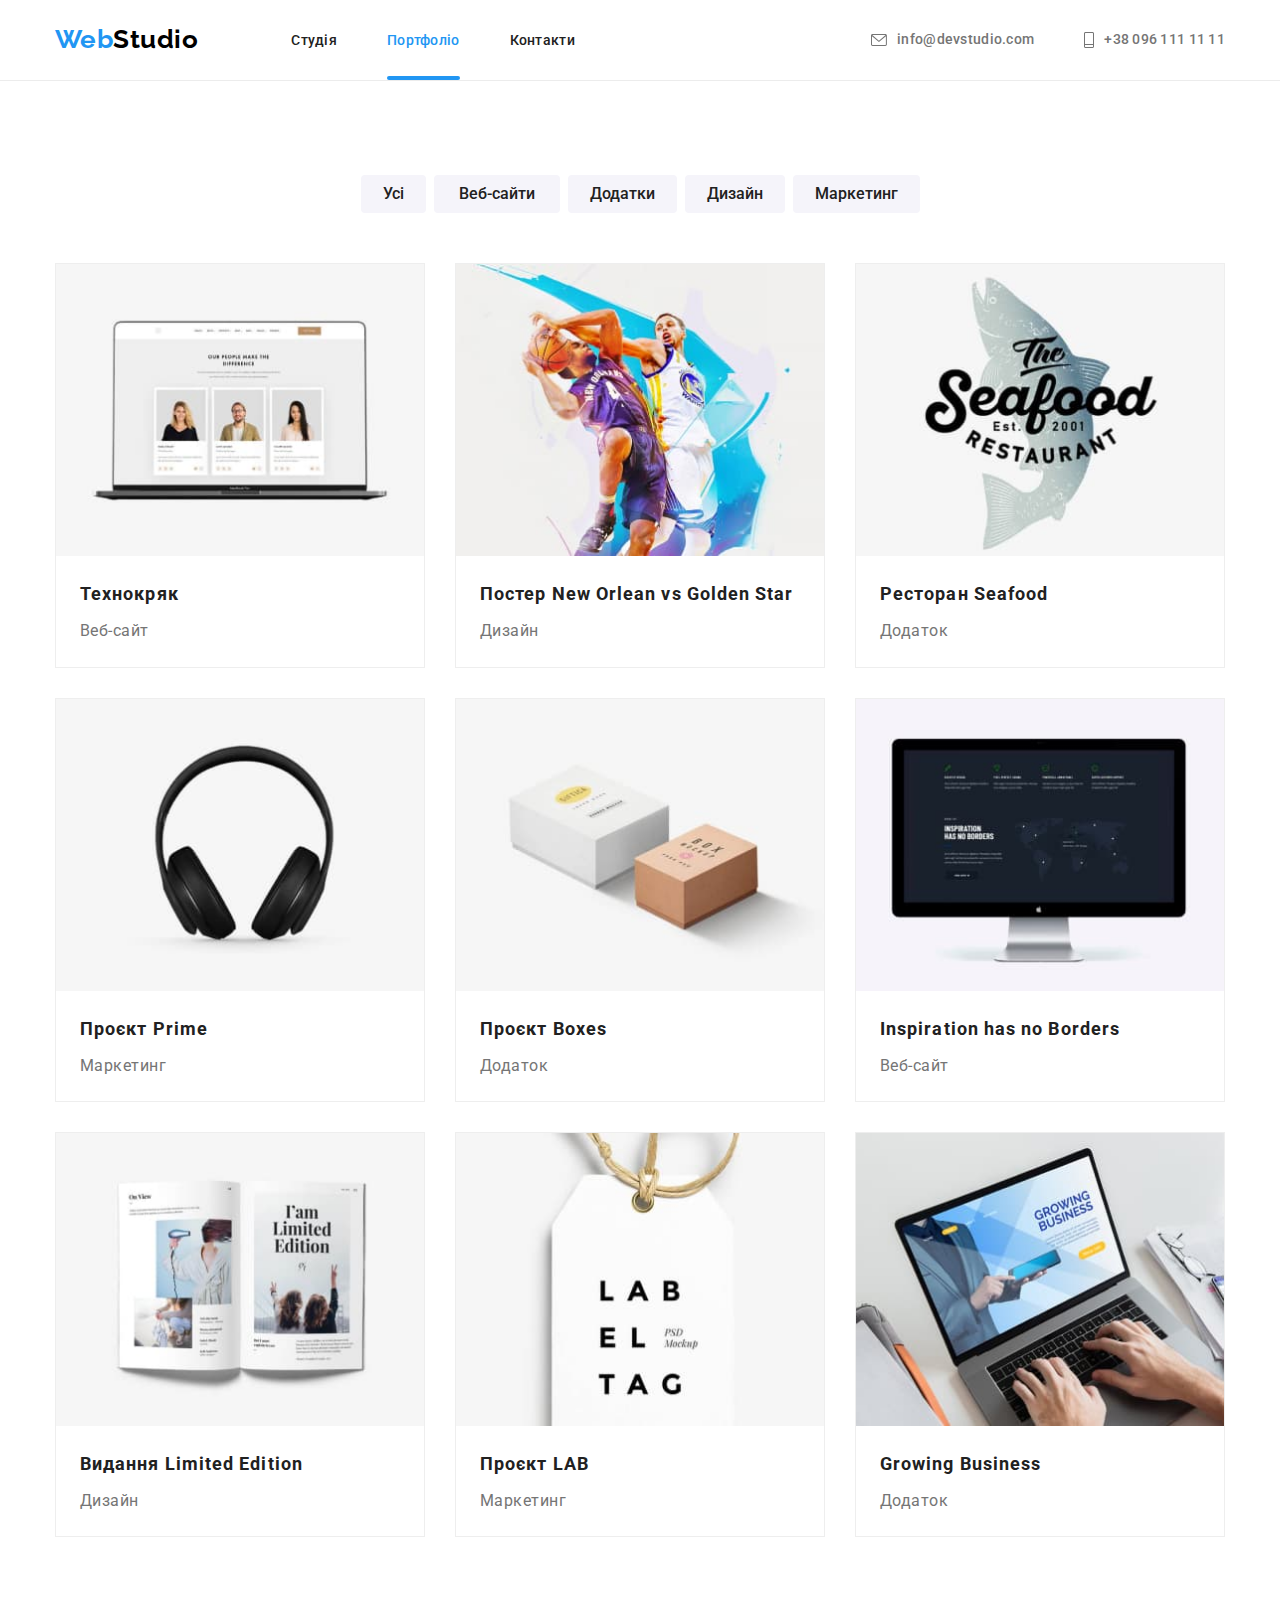
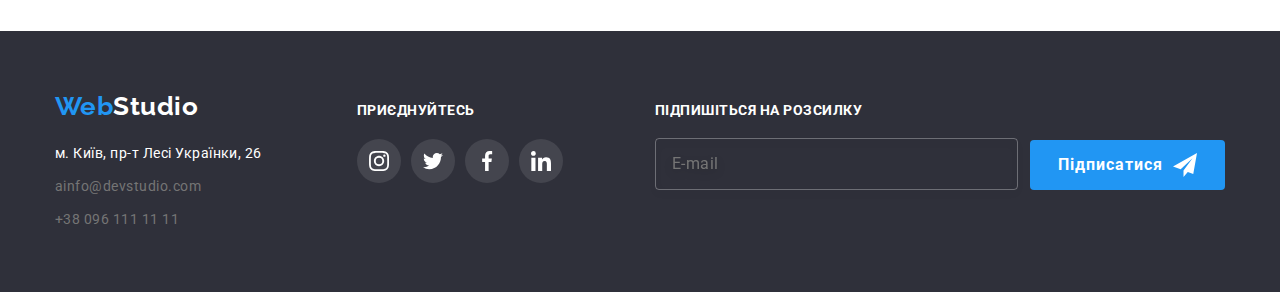
==== commit 161003d6: "Домашка 7" ====
--- a/portfolio.html
+++ b/portfolio.html
@@ -5,8 +5,6 @@
     <meta http-equiv="X-UA-Compatible" content="IE=edge" />
     <meta name="viewport" content="width=device-width, initial-scale=1.0" />
     <title>Portfolio</title>
-    <link rel="preconnect" href="https://fonts.googleapis.com" />
-    <link rel="preconnect" href="https://fonts.gstatic.com" crossorigin />
     <link
       href="https://fonts.googleapis.com/css2?family=Raleway:wght@700&family=Roboto:wght@400;500;700;900&display=swap"
       rel="stylesheet"
@@ -16,7 +14,6 @@
       href="https://cdnjs.cloudflare.com/ajax/libs/modern-normalize/1.1.0/modern-normalize.min.css"
     />
     <link rel="stylesheet" href="./css/main.min.css" />
-    <link rel="stylesheet" href="./css/styles.css" />
   </head>
   <body>
     <header class="header">
@@ -25,7 +22,7 @@
           <a href="./index.html" lang="en" class="logo header__logo">
             <span>Web</span><span class="logo__text-studio">Studio</span>
           </a>
-          <ul class="site-nav__list list">
+          <ul class="site-nav__list">
             <li class="site-nav__item">
               <a class="site-nav__link" href="./index.html">Студія</a>
             </li>
@@ -41,7 +38,7 @@
             </li>
           </ul>
         </nav>
-        <ul class="contacts list">
+        <ul class="contacts">
           <li class="contacts__item">
             <a class="contacts__link" href="mailto:info@devstudio.com">
               <svg class="contacts__icon" width="16px" height="12px">
@@ -65,24 +62,33 @@
       <section>
         <div class="container">
           <h1 class="visually-hidden">Портфоліо</h1>
-          <ul class="portfolio-buttons list">
+          <ul class="portfolio-buttons">
             <li class="portfolio-buttons__item">
-              <button class="portfolio-button__filter " type="button">
+              <button class="portfolio-button__filter" type="button">
                 Усі
               </button>
             </li>
             <li class="portfolio-buttons__item">
-              <button class=" portfolio-button__filter portfolio-button__filter--white portfolio-buttons__portfolio-button__filter" type="button">
+              <button
+                class="portfolio-button__filter portfolio-button__filter--white portfolio-buttons__portfolio-button__filter"
+                type="button"
+              >
                 Веб-сайти
               </button>
             </li>
             <li class="portfolio-buttons__item">
-              <button class="portfolio-button__filter portfolio-button__filter--white" type="button">
+              <button
+                class="portfolio-button__filter portfolio-button__filter--white"
+                type="button"
+              >
                 Додатки
               </button>
             </li>
             <li class="portfolio-buttons__item">
-              <button class="portfolio-button__filter portfolio-button__filter--white" type="button">
+              <button
+                class="portfolio-button__filter portfolio-button__filter--white"
+                type="button"
+              >
                 Дизайн
               </button>
             </li>
@@ -92,7 +98,7 @@
               </button>
             </li>
           </ul>
-          <ul class="portfolio-list list">
+          <ul class="portfolio-list">
             <li class="portfolio-card">
               <a class="portfolio-card__link" href="">
                 <div class="portfolio-card__sub">
@@ -332,14 +338,14 @@
       <div class="container">
         <div class="footer__container">
           <div class="footer__address-wrapper">
-            <a class="logo footer_logo" href="./index.html" lang="en"
+            <a class="logo footer__logo" href="./index.html" lang="en"
               ><span>Web</span
               ><span class="logo__text-studio logo__text-studio--white"
                 >Studio</span
               ></a
             >
             <address>
-              <ul class="list">
+              <ul class="footer__address-list">
                 <li class="footer__address-item">
                   <a
                     class="footer__maps-link"
@@ -366,7 +372,7 @@
           </div>
           <div class="footer__follow">
             <h3 class="footer__folow-title">Приєднуйтесь</h3>
-            <ul class="footer__follow-list list">
+            <ul class="footer__follow-list">
               <li class="footer__follow-item">
                 <a class="footer__follow-link" href="">
                   <svg class="footer__follow-icon" width="20" height="20">
--- a/css/main.min.css
+++ b/css/main.min.css
@@ -1 +1 @@
-@font-face{font-family:"Roboto",sans-serif;src:url("../../fonts/Roboto-Black.woff2") format("woff2"),url("../../fonts/Roboto-Black.woff") format("woff");font-weight:900;font-style:normal;font-display:swap}@font-face{font-family:"Roboto",sans-serif;src:url("../../fonts/Roboto-Bold.woff2") format("woff2"),url("../../fonts/Roboto-Bold.woff") format("woff");font-weight:700;font-style:normal;font-display:swap}@font-face{font-family:"Raleway",sans-serif;src:url("../../fonts/Raleway-Bold.woff2") format("woff2"),url("../../fonts/Raleway-Bold.woff") format("woff");font-weight:700;font-style:normal;font-display:swap}@font-face{font-family:"Roboto",sans-serif;src:url("../../fonts/Roboto-Medium.woff2") format("woff2"),url("../../fonts/Roboto-Medium.woff") format("woff");font-weight:500;font-style:normal;font-display:swap}@font-face{font-family:"Roboto",sans-serif;src:url("../../fonts/Roboto-Regular.woff2") format("woff2"),url("../../fonts/Roboto-Regular.woff") format("woff");font-weight:400;font-style:normal;font-display:swap}.visually-hidden{position:absolute;white-space:nowrap;width:1px;height:1px;overflow:hidden;border:0;padding:0;clip:rect(0 0 0 0);-webkit-clip-path:inset(50%);clip-path:inset(50%);margin:-1px}h1,h2,h3,h4,h5,h6,p{margin:0;padding:0}body{background-color:#fff;color:#757575;font-family:"Roboto",sans-serif;letter-spacing:.03em}.container{width:100%;max-width:1200px;margin:0 auto;padding-right:15px;padding-left:15px}img{display:block;max-width:100%;height:auto}.advantages{margin-right:auto;margin-left:auto;padding-top:94px;padding-bottom:94px}.advantages__list{display:flex}.advantages__icon-wrapper{display:flex;align-items:center;justify-content:center;width:100%;height:120px;margin-bottom:30px;background-color:#f5f4fa;border-radius:4px}.avantages__item{width:calc((100% - 90px)/4);margin-right:30px}.avantages__item:last-child{margin-right:0}.advantages__secondary-title{margin-top:0px;margin-bottom:10px;color:#212121;font-weight:700;font-size:14px;line-height:1.14;text-transform:uppercase}.advantages__text{margin:0px;font-size:14px;line-height:1.71}.backdrop{position:fixed;top:0;left:0;width:100vw;height:100vh;transform:scale(1);transition:transform 1000ms cubic-bezier(0.4, 0, 0.2, 1),opacity 1000ms cubic-bezier(0.4, 0, 0.2, 1);background-color:rgba(0,0,0,.2)}.backdrop.is-hidden{transform:scale(0);transition:transform 1000ms cubic-bezier(0.4, 0, 0.2, 1),opacity 1000ms cubic-bezier(0.4, 0, 0.2, 1),visibility 1000ms cubic-bezier(0.4, 0, 0.2, 1)}.button{text-align:center;font-family:"Roboto",sans-serif;font-style:normal;font-weight:700;font-size:16px;line-height:1.9;letter-spacing:.06em;transition:color 250ms cubic-bezier(0.4, 0, 0.2, 1),background-color 250ms cubic-bezier(0.4, 0, 0.2, 1),border-radius 250ms cubic-bezier(0.4, 0, 0.2, 1),box-shadow 250ms cubic-bezier(0.4, 0, 0.2, 1);border:0px solid rgba(0,0,0,0);border-radius:4px;color:#fff;background-color:#2196f3;outline:none;cursor:pointer}.hero__button{padding:10px 32px;margin:auto}.hero__button:hover,.hero__button:focus{background-color:#188ce8;box-shadow:0px 4px 4px rgba(0,0,0,.15)}.footer__button{display:flex;align-items:center;gap:10px;padding:10px 28px}.footer__button:hover,.footer__button:focus{background-color:#188ce8;box-shadow:0px 4px 4px rgba(0,0,0,.15)}.button-close{width:30px;height:30px;background:#fff;border:1px solid rgba(0,0,0,.1);border-radius:50%;color:#212121;outline:none;cursor:pointer}.modal__button-close{position:absolute;top:8px;right:8px}.button-close__icon{position:absolute;top:50%;left:50%;transform:translate(-50%, -50%);transition:fill 250ms cubic-bezier(0.4, 0, 0.2, 1),translate 250ms cubic-bezier(0.4, 0, 0.2, 1);fill:currentColor}.button-close:hover .button-close__icon,.button-close:focus .button-close__icon{fill:#2196f3}.modal__button{margin:auto;padding:10px 52px}.modal__button:hover,.modal__button:focus{background:#188ce8;box-shadow:0px 4px 4px rgba(0,0,0,.15)}.clients{display:flex;justify-content:center;gap:30px}.clients__item{width:calc((100% - 150px)/6);height:92px}.clients__link{display:flex;width:100%;height:100%;align-items:center;justify-content:center;border:1px solid #afb1b8;border-radius:4px;color:#afb1b8;transition:color 250ms cubic-bezier(0.4, 0, 0.2, 1),border-color 250ms cubic-bezier(0.4, 0, 0.2, 1)}.clients__icon{fill:currentColor}.clients__link:hover,.clients__link:focus{color:#2196f3;border-color:#2196f3}.contacts{display:flex;margin:0px;margin-left:auto;align-items:center}.contacts__item:not(:last-child){margin-right:50px}.contacts__link{display:flex;align-items:center;gap:10px;width:100%;height:100%;padding-top:32px;padding-bottom:32px;transition:color 250ms cubic-bezier(0.4, 0, 0.2, 1);color:#757575;font-weight:500;font-size:14px;line-height:1.14;letter-spacing:.02em;text-decoration:none;cursor:pointer}.contacts__icon{fill:currentColor}.contacts__link:hover,.contacts__link:focus{color:#2196f3}.footer{padding-top:60px;padding-bottom:60px;background-color:#2f303a}.footer__container{display:flex;align-items:baseline}.footer__address-wrapper{margin-right:70px}.footer__maps-link{padding-right:25px}.footer__maps-link,.footer__contact-link{display:inline-block}.footer__maps-link{transition:color 250ms cubic-bezier(0.4, 0, 0.2, 1);color:#fff;font-style:normal;font-weight:400;font-size:14px;line-height:1.71;text-decoration:none;cursor:pointer}.footer__contact-link{transition:color 250ms cubic-bezier(0.4, 0, 0.2, 1);color:#757575;font-style:normal;font-weight:400;font-size:14px;line-height:1.71;text-decoration:none;cursor:pointer}.footer__address-item:not(:last-child){margin-bottom:9px}.footer__maps-link:hover,.footer__contact-link:hover{color:#2196f3}.footer-maps-link:focus,.footer-contact-link:focus{color:#2196f3}.footer__follow-list{display:flex}.footer__folow-title{margin-top:0;margin-bottom:20px;font-weight:700;font-size:14px;line-height:1.14;text-transform:uppercase;color:#fff}.footer__follow-item{display:flex;width:44px;height:44px}.footer__follow-link{display:flex;width:100%;height:100%;align-items:center;justify-content:center;transition:color 250ms cubic-bezier(0.4, 0, 0.2, 1),background-color 250ms cubic-bezier(0.4, 0, 0.2, 1);border-radius:50%;background-color:rgba(255,255,255,.1);color:#fff;cursor:pointer}.footer__follow-list{display:flex;gap:10px}.footer__follow-icon{fill:currentColor}.footer__follow-link:hover,.footer__follow-link:focus{color:#fff;background-color:#2196f3}.footer__subscribe{display:flex;align-items:flex-end;justify-content:flex-end;gap:12px;margin-left:auto}.footer__subscribe-title{margin-bottom:20px;font-weight:700;font-size:14px;line-height:16px;text-transform:uppercase;color:#fff}.footer__subscribe-block{width:570px;margin-left:auto}.footer__subscribe-label{width:100%}.footer__subscribe-email{padding:15px 16px 15px 16px;width:100%;transition:border-color 250ms cubic-bezier(0.4, 0, 0.2, 1);background-color:rgba(0,0,0,0);font-size:16px;line-height:1.25;letter-spacing:.03em;color:var(--primary-white-color);border:1px solid rgba(255,255,255,.3);filter:drop-shadow(0px 4px 4px rgba(0, 0, 0, 0.15));border-radius:4px;outline:none}.footer__subscribe-email:hover,.footer__subscribe-email:focus{border-color:#2196f3}.footer__subscribe-icon{fill:currentColor}.header{border-bottom:1px solid #ececec}.navigation{display:flex}.site-nav{display:flex;align-items:center}.site-nav__list{display:flex;align-items:center}.site-nav__item:not(:last-child){margin-right:50px}.site-nav__link{position:relative;padding-top:32px;padding-bottom:32px;transition:color 250ms cubic-bezier(0.4, 0, 0.2, 1);color:#212121;font-weight:500;font-size:14px;line-height:1.14;letter-spacing:.02em;text-decoration:none;cursor:pointer}.site-nav__link:hover,.site-nav__link:focus{color:#2196f3}.site-nav__link--current{color:#2196f3}.site-nav__link--current:after{position:absolute;bottom:0;display:block;content:"";width:100%;height:4px;background-color:#2196f3;border-radius:2px}.hero{margin-right:auto;margin-left:auto;width:100%;max-width:1600px;padding-top:200px;padding-bottom:200px;background-color:#2f303a;background-image:linear-gradient(rgba(47, 48, 58, 0.4), rgba(47, 48, 58, 0.4)),url(../images/herobg.jpg);background-repeat:no-repeat;background-position:center;text-align:center}.hero__title{height:120px;width:696px;margin:0 auto;margin-bottom:30px;color:#fff;font-weight:900;font-size:44px;line-height:1.36;letter-spacing:.06em;text-transform:uppercase}.hero-button{padding:10px 32px;border:0px solid rgba(0,0,0,0);border-radius:4px;transition:background-color 250ms cubic-bezier(0.4, 0, 0.2, 1),box-shadow 250ms cubic-bezier(0.4, 0, 0.2, 1);background-color:#2196f3;color:#fff;font-style:inherit;font-weight:700;font-size:16px;line-height:1.9;letter-spacing:.06em;cursor:pointer}.logo{display:inline-block;font-family:"Raleway",sans-serif;font-weight:700;font-size:26px;line-height:1.19;color:#2196f3;text-decoration:none;cursor:pointer}.logo__text-studio{color:#000}.header__logo{padding-top:24px;padding-bottom:25px;margin-right:93px}.footer__logo{margin-bottom:20px}.logo__text-studio--white{color:#fff}.modal{position:absolute;top:50%;left:50%;transform:translate(-50%, -50%);width:528px;height:581px;padding:40px;background:#fff;box-shadow:0px 1px 3px rgba(0,0,0,.12),0px 1px 1px rgba(0,0,0,.14),0px 2px 1px rgba(0,0,0,.2);border-radius:4px}.modal__form{display:flex;flex-direction:column}.modal__title{margin-bottom:12px;font-weight:700;font-size:20px;line-height:1.15;text-align:center;color:#212121}.modal__label{margin-bottom:10px;font-size:12px;line-height:1.16;letter-spacing:.01em;color:#757575}.modal__label-comment{margin-bottom:20px;font-size:12px;line-height:1.16;letter-spacing:.01em;color:#757575}.modal__input{width:100%;height:40px;padding-right:12px;padding-left:42px;transition:fill 250ms cubic-bezier(0.4, 0, 0.2, 1),border-color 250ms cubic-bezier(0.4, 0, 0.2, 1);border:1px solid rgba(33,33,33,.2);border-radius:4px;outline:none}.modal__input-wrapper{position:relative;display:block;width:100%;margin-top:4px}.modal__input-icon{position:absolute;top:50%;left:12px;transform:translateY(-50%);transition:fill 250ms cubic-bezier(0.4, 0, 0.2, 1),border-color 250ms cubic-bezier(0.4, 0, 0.2, 1)}.modal__input:focus,.modal__input:focus+.modal__input-icon{border-color:#2196f3;fill:#2196f3}.modal__comment{display:block;width:100%;height:120px;margin-top:4px;padding:12px 16px;resize:none;transition:fill 250ms cubic-bezier(0.4, 0, 0.2, 1),border-color 250ms cubic-bezier(0.4, 0, 0.2, 1);border:1px solid rgba(33,33,33,.2);border-radius:4px;outline:none}.modal__comment:focus{border-color:#2196f3;fill:#2196f3}.modal__comment:-moz-placeholder-shown{color:rgba(117,117,117,.5)}.modal__comment:-ms-input-placeholder{color:rgba(117,117,117,.5)}.modal__comment:placeholder-shown{color:rgba(117,117,117,.5)}.modal__checkbox-label{display:flex;align-items:center;justify-content:center;gap:7px;margin-bottom:30px;font-size:14px;line-height:1.71;color:#757575}.modal__checkbox{-webkit-appearance:none;-moz-appearance:none;appearance:none}.modal__checbox-castom{position:relative;display:flex;justify-content:center;align-items:center;width:16px;height:15px;border:2px solid #212121;transition:background-color 250ms cubic-bezier(0.4, 0, 0.2, 1),border-color 250ms cubic-bezier(0.4, 0, 0.2, 1);border-radius:2px;cursor:pointer}.modal__checkbox-icon{fill:#fff;border-radius:2px}.modal__checkbox:checked+.modal__checbox-castom{background-color:#2196f3;border-color:rgba(0,0,0,0)}.modal__checkbox-link{color:#2196f3;text-decoration:underline;outline:none}.modal__checkbox-link:focus{border:1px solid #2196f3;border-radius:2px;z-index:1}.portfolio-buttons{display:flex;justify-content:center;gap:8px;margin-bottom:50px;background:#fff}.portfolio-button__filter{padding:6px 22px;text-align:center;font-family:"Roboto",sans-serif;font-style:normal;font-family:inherit;font-weight:500;font-size:16px;line-height:1.62;transition:color 250ms cubic-bezier(0.4, 0, 0.2, 1),background-color 250ms cubic-bezier(0.4, 0, 0.2, 1),border-radius 250ms cubic-bezier(0.4, 0, 0.2, 1),box-shadow 250ms cubic-bezier(0.4, 0, 0.2, 1);border:0px solid rgba(0,0,0,0);border-radius:4px;color:#212121;background-color:#f5f4fa;outline:none;cursor:pointer}.portfolio-buttons__portfolio-button__filter{padding-right:25px;padding-left:25px}.portfolio-button__filter:hover,.portfolio-button__filter:focus{color:#fff;background-color:#2196f3;border-radius:4px;box-shadow:0px 3px 1px rgba(0,0,0,.1),0px 1px 2px rgba(0,0,0,.08),0px 2px 2px rgba(0,0,0,.12)}.portfolio-card__link{display:block;text-decoration:none;color:inherit;transition:box-shadow 250ms cubic-bezier(0.4, 0, 0.2, 1)}.portfolio-card__sub{position:relative;overflow:hidden}.portfolio-card__sub-overlay{position:absolute;transform:translateY(101%);transition:transform 250ms cubic-bezier(0.4, 0, 0.2, 1),opacity 250ms cubic-bezier(0.4, 0, 0.2, 1);opacity:0;pointer-events:none;width:100%;height:100%;padding:63px 24px;background-color:#188ce8}.portfolio-card__sub-text{font-size:18px;line-height:1.5;color:#fff}.portfolio-card__link:hover .portfolio-card__sub-overlay,.portfolio-card__link:focus .portfolio-card__sub-overlay{transform:translate(0);opacity:1}.portfolio-card__link:hover,.portfolio-card__link:focus{box-shadow:0px 1px 1px rgba(0,0,0,.12),0px 4px 4px rgba(0,0,0,.06),1px 4px 6px rgba(0,0,0,.16)}.portfolio-card{position:relative;width:calc((100% - 60px)/3);border:1px solid #eee}.portfolio-card:not(:nth-child(3n)){margin-right:30px}.portfolio-card:not(:nth-last-child(-n+3)){margin-bottom:30px}.portfolio-card__title{margin-top:0px;margin-bottom:4px;color:#212121;font-weight:700;font-size:18px;line-height:2;letter-spacing:.06em}.portfolio-card__text{margin:0px;font-size:16px;line-height:1.9}.portfolio-card__text-wrapper{padding:20px 24px}.portfolio-list{display:flex;flex-wrap:wrap}.price{display:flex}.price__item{position:relative;width:calc((100% - 60px)/3)}.price__item:not(:last-child){margin-right:30px}.section.list{padding-top:0px;padding-bottom:94px}.price__title{position:absolute;bottom:0;display:flex;justify-content:center;align-items:center;width:100%;height:70px;margin:0;padding:0;font-weight:700;font-size:14px;line-height:1.14;text-align:center;text-transform:uppercase;color:#fff;background:rgba(47,48,58,.8)}section{margin-right:auto;margin-left:auto;padding-top:94px;padding-bottom:94px}.section__title{margin-top:0px;margin-bottom:50px;color:#212121;font-weight:700;font-size:36px;line-height:1.17;text-align:center}.team-cards{background:#fff;width:calc((100% - 90px)/4);box-shadow:0px 1px 3px rgba(0,0,0,.12),0px 1px 1px rgba(0,0,0,.14),0px 2px 1px rgba(0,0,0,.2);border-radius:0px 0px 4px 4px}.team-cards:not(:last-child){margin-right:30px}.team-cards__text-wrapper{padding-top:30px;padding-bottom:30px;text-align:center}.team-cards__title{margin-top:0px;margin-bottom:10px;color:#212121;font-weight:500;font-size:16px;line-height:1.19;text-align:center}.team-cards__text{margin:16px;font-size:16px;line-height:1.19;text-align:center}.team-cards__net{display:flex;justify-content:center;gap:10px}.team-cards__link{display:flex;width:44px;height:44px;align-items:center;justify-content:center;border-radius:50%;color:#afb1b8;cursor:pointer;transition:color 250ms cubic-bezier(0.4, 0, 0.2, 1),background-color 250ms cubic-bezier(0.4, 0, 0.2, 1)}.team-cards__icon{fill:currentColor}.team-cards__link:hover,.team-cards__link:focus{color:#fff;background-color:#2196f3}.team-section{background-color:#f5f4fa}.team-section__list{display:flex}/*# sourceMappingURL=main.min.css.map */+@font-face{font-family:"Roboto",sans-serif;src:url("../../fonts/Roboto-Black.woff2") format("woff2"),url("../../fonts/Roboto-Black.woff") format("woff");font-weight:900;font-style:normal;font-display:swap}@font-face{font-family:"Roboto",sans-serif;src:url("../../fonts/Roboto-Bold.woff2") format("woff2"),url("../../fonts/Roboto-Bold.woff") format("woff");font-weight:700;font-style:normal;font-display:swap}@font-face{font-family:"Raleway",sans-serif;src:url("../../fonts/Raleway-Bold.woff2") format("woff2"),url("../../fonts/Raleway-Bold.woff") format("woff");font-weight:700;font-style:normal;font-display:swap}@font-face{font-family:"Roboto",sans-serif;src:url("../../fonts/Roboto-Medium.woff2") format("woff2"),url("../../fonts/Roboto-Medium.woff") format("woff");font-weight:500;font-style:normal;font-display:swap}@font-face{font-family:"Roboto",sans-serif;src:url("../../fonts/Roboto-Regular.woff2") format("woff2"),url("../../fonts/Roboto-Regular.woff") format("woff");font-weight:400;font-style:normal;font-display:swap}.team-section__list,.team-cards__net,.price,.portfolio-list,.portfolio-buttons,.site-nav__list,.footer__follow-list,.footer__address-list,.contacts,.clients,.advantages__list{list-style:none;margin:0px;padding:0px}.visually-hidden{position:absolute;white-space:nowrap;width:1px;height:1px;overflow:hidden;border:0;padding:0;clip:rect(0 0 0 0);-webkit-clip-path:inset(50%);clip-path:inset(50%);margin:-1px}h1,h2,h3,h4,h5,h6,p{margin:0;padding:0}body{background-color:#fff;color:#757575;font-family:"Roboto",sans-serif;letter-spacing:.03em}.container{width:100%;max-width:1200px;margin:0 auto;padding-right:15px;padding-left:15px}img{display:block;max-width:100%;height:auto}.advantages{margin-right:auto;margin-left:auto;padding-top:94px;padding-bottom:94px}.advantages__list{display:flex}.advantages__icon-wrapper{display:flex;align-items:center;justify-content:center;width:100%;height:120px;margin-bottom:30px;background-color:#f5f4fa;border-radius:4px}.avantages__item{width:calc((100% - 90px)/4);margin-right:30px}.avantages__item:last-child{margin-right:0}.advantages__secondary-title{margin-top:0px;margin-bottom:10px;color:#212121;font-weight:700;font-size:14px;line-height:1.14;text-transform:uppercase}.advantages__text{margin:0px;font-size:14px;line-height:1.71}.backdrop{position:fixed;top:0;left:0;width:100vw;height:100vh;transform:scale(1);transition:transform 1000ms cubic-bezier(0.4, 0, 0.2, 1),opacity 1000ms cubic-bezier(0.4, 0, 0.2, 1);background-color:rgba(0,0,0,.2)}.backdrop.is-hidden{transform:scale(0);transition:transform 1000ms cubic-bezier(0.4, 0, 0.2, 1),opacity 1000ms cubic-bezier(0.4, 0, 0.2, 1),visibility 1000ms cubic-bezier(0.4, 0, 0.2, 1)}.button{text-align:center;font-family:"Roboto",sans-serif;font-style:normal;font-weight:700;font-size:16px;line-height:1.9;letter-spacing:.06em;transition:color 250ms cubic-bezier(0.4, 0, 0.2, 1),background-color 250ms cubic-bezier(0.4, 0, 0.2, 1),border-radius 250ms cubic-bezier(0.4, 0, 0.2, 1),box-shadow 250ms cubic-bezier(0.4, 0, 0.2, 1);border:0px solid rgba(0,0,0,0);border-radius:4px;color:#fff;background-color:#2196f3;outline:none;cursor:pointer}.hero__button{padding:10px 32px;margin:auto}.hero__button:hover,.hero__button:focus{background-color:#188ce8;box-shadow:0px 4px 4px rgba(0,0,0,.15)}.footer__button{display:flex;align-items:center;gap:10px;padding:10px 28px}.footer__button:hover,.footer__button:focus{background-color:#188ce8;box-shadow:0px 4px 4px rgba(0,0,0,.15)}.button-close{width:30px;height:30px;background:#fff;border:1px solid rgba(0,0,0,.1);border-radius:50%;color:#212121;outline:none;cursor:pointer}.modal__button-close{position:absolute;top:8px;right:8px}.button-close__icon{position:absolute;top:50%;left:50%;transform:translate(-50%, -50%);transition:fill 250ms cubic-bezier(0.4, 0, 0.2, 1),translate 250ms cubic-bezier(0.4, 0, 0.2, 1);fill:currentColor}.button-close:hover .button-close__icon,.button-close:focus .button-close__icon{fill:#2196f3}.modal__button{margin:auto;padding:10px 52px}.modal__button:hover,.modal__button:focus{background:#188ce8;box-shadow:0px 4px 4px rgba(0,0,0,.15)}.clients{display:flex;justify-content:center;gap:30px}.clients__item{width:calc((100% - 150px)/6);height:92px}.clients__link{display:flex;width:100%;height:100%;align-items:center;justify-content:center;border:1px solid #afb1b8;border-radius:4px;color:#afb1b8;transition:color 250ms cubic-bezier(0.4, 0, 0.2, 1),border-color 250ms cubic-bezier(0.4, 0, 0.2, 1)}.clients__icon{fill:currentColor}.clients__link:hover,.clients__link:focus{color:#2196f3;border-color:#2196f3}.contacts{display:flex;margin:0px;margin-left:auto;align-items:center}.contacts__item:not(:last-child){margin-right:50px}.contacts__link{display:flex;align-items:center;gap:10px;width:100%;height:100%;padding-top:32px;padding-bottom:32px;transition:color 250ms cubic-bezier(0.4, 0, 0.2, 1);color:#757575;font-weight:500;font-size:14px;line-height:1.14;letter-spacing:.02em;text-decoration:none;cursor:pointer}.contacts__icon{fill:currentColor}.contacts__link:hover,.contacts__link:focus{color:#2196f3}.footer{padding-top:60px;padding-bottom:60px;background-color:#2f303a}.footer__container{display:flex;align-items:baseline}.footer__address-wrapper{margin-right:70px}.footer__maps-link{padding-right:25px}.footer__maps-link,.footer__contact-link{display:inline-block}.footer__maps-link{transition:color 250ms cubic-bezier(0.4, 0, 0.2, 1);color:#fff;font-style:normal;font-weight:400;font-size:14px;line-height:1.71;text-decoration:none;cursor:pointer}.footer__contact-link{transition:color 250ms cubic-bezier(0.4, 0, 0.2, 1);color:#757575;font-style:normal;font-weight:400;font-size:14px;line-height:1.71;text-decoration:none;cursor:pointer}.footer__address-item:not(:last-child){margin-bottom:9px}.footer__maps-link:hover,.footer__contact-link:hover{color:#2196f3}.footer-maps-link:focus,.footer-contact-link:focus{color:#2196f3}.footer__follow-list{display:flex}.footer__folow-title{margin-top:0;margin-bottom:20px;font-weight:700;font-size:14px;line-height:1.14;text-transform:uppercase;color:#fff}.footer__follow-item{display:flex;width:44px;height:44px}.footer__follow-link{display:flex;width:100%;height:100%;align-items:center;justify-content:center;transition:color 250ms cubic-bezier(0.4, 0, 0.2, 1),background-color 250ms cubic-bezier(0.4, 0, 0.2, 1);border-radius:50%;background-color:rgba(255,255,255,.1);color:#fff;cursor:pointer}.footer__follow-list{display:flex;gap:10px}.footer__follow-icon{fill:currentColor}.footer__follow-link:hover,.footer__follow-link:focus{color:#fff;background-color:#2196f3}.footer__subscribe{display:flex;align-items:flex-end;justify-content:flex-end;gap:12px;margin-left:auto}.footer__subscribe-title{margin-bottom:20px;font-weight:700;font-size:14px;line-height:16px;text-transform:uppercase;color:#fff}.footer__subscribe-block{width:570px;margin-left:auto}.footer__subscribe-label{width:100%}.footer__subscribe-email{padding:15px 16px 15px 16px;width:100%;transition:border-color 250ms cubic-bezier(0.4, 0, 0.2, 1);background-color:rgba(0,0,0,0);font-size:16px;line-height:1.25;letter-spacing:.03em;color:var(--primary-white-color);border:1px solid rgba(255,255,255,.3);filter:drop-shadow(0px 4px 4px rgba(0, 0, 0, 0.15));border-radius:4px;outline:none}.footer__subscribe-email:hover,.footer__subscribe-email:focus{border-color:#2196f3}.footer__subscribe-icon{fill:currentColor}.header{border-bottom:1px solid #ececec}.navigation{display:flex}.site-nav{display:flex;align-items:center}.site-nav__list{display:flex;align-items:center}.site-nav__item:not(:last-child){margin-right:50px}.site-nav__link{position:relative;padding-top:32px;padding-bottom:32px;transition:color 250ms cubic-bezier(0.4, 0, 0.2, 1);color:#212121;font-family:"Roboto",sans-serif;font-weight:500;font-size:14px;line-height:1.14;letter-spacing:.02em;text-decoration:none;cursor:pointer}.site-nav__link:hover,.site-nav__link:focus{color:#2196f3}.site-nav__link--current{color:#2196f3}.site-nav__link--current:after{position:absolute;bottom:0;display:block;content:"";width:100%;height:4px;background-color:#2196f3;border-radius:2px}.hero{margin-right:auto;margin-left:auto;width:100%;max-width:1600px;padding-top:200px;padding-bottom:200px;background-color:#2f303a;background-image:linear-gradient(rgba(47, 48, 58, 0.4), rgba(47, 48, 58, 0.4)),url(../images/herobg.jpg);background-repeat:no-repeat;background-position:center;text-align:center}.hero__title{height:120px;width:696px;margin:0 auto;margin-bottom:30px;color:#fff;font-weight:900;font-size:44px;line-height:1.36;letter-spacing:.06em;text-transform:uppercase}.hero-button{padding:10px 32px;border:0px solid rgba(0,0,0,0);border-radius:4px;transition:background-color 250ms cubic-bezier(0.4, 0, 0.2, 1),box-shadow 250ms cubic-bezier(0.4, 0, 0.2, 1);background-color:#2196f3;color:#fff;font-style:inherit;font-weight:700;font-size:16px;line-height:1.9;letter-spacing:.06em;cursor:pointer}.logo{display:inline-block;font-family:"Raleway",sans-serif;font-weight:700;font-size:26px;line-height:1.19;color:#2196f3;text-decoration:none;cursor:pointer}.logo__text-studio{color:#000}.header__logo{padding-top:24px;padding-bottom:25px;margin-right:93px}.footer__logo{margin-bottom:20px}.logo__text-studio--white{color:#fff}.modal{position:absolute;top:50%;left:50%;transform:translate(-50%, -50%);width:528px;height:581px;padding:40px;background:#fff;box-shadow:0px 1px 3px rgba(0,0,0,.12),0px 1px 1px rgba(0,0,0,.14),0px 2px 1px rgba(0,0,0,.2);border-radius:4px}.modal__form{display:flex;flex-direction:column}.modal__title{margin-bottom:12px;font-weight:700;font-size:20px;line-height:1.15;text-align:center;color:#212121}.modal__label{margin-bottom:10px;font-size:12px;line-height:1.16;letter-spacing:.01em;color:#757575}.modal__label-comment{margin-bottom:20px;font-size:12px;line-height:1.16;letter-spacing:.01em;color:#757575}.modal__input{width:100%;height:40px;padding-right:12px;padding-left:42px;transition:fill 250ms cubic-bezier(0.4, 0, 0.2, 1),border-color 250ms cubic-bezier(0.4, 0, 0.2, 1);border:1px solid rgba(33,33,33,.2);border-radius:4px;outline:none}.modal__input-wrapper{position:relative;display:block;width:100%;margin-top:4px}.modal__input-icon{position:absolute;top:50%;left:12px;transform:translateY(-50%);transition:fill 250ms cubic-bezier(0.4, 0, 0.2, 1),border-color 250ms cubic-bezier(0.4, 0, 0.2, 1)}.modal__input:focus,.modal__input:focus+.modal__input-icon{border-color:#2196f3;fill:#2196f3}.modal__comment{display:block;width:100%;height:120px;margin-top:4px;padding:12px 16px;resize:none;transition:fill 250ms cubic-bezier(0.4, 0, 0.2, 1),border-color 250ms cubic-bezier(0.4, 0, 0.2, 1);border:1px solid rgba(33,33,33,.2);border-radius:4px;outline:none}.modal__comment:focus{border-color:#2196f3;fill:#2196f3}.modal__comment:-moz-placeholder-shown{color:rgba(117,117,117,.5)}.modal__comment:-ms-input-placeholder{color:rgba(117,117,117,.5)}.modal__comment:placeholder-shown{color:rgba(117,117,117,.5)}.modal__checkbox-label{display:flex;align-items:center;justify-content:center;gap:7px;margin-bottom:30px;font-size:14px;line-height:1.71;color:#757575}.modal__checkbox{-webkit-appearance:none;-moz-appearance:none;appearance:none}.modal__checbox-castom{position:relative;display:flex;justify-content:center;align-items:center;width:16px;height:15px;border:2px solid #212121;transition:background-color 250ms cubic-bezier(0.4, 0, 0.2, 1),border-color 250ms cubic-bezier(0.4, 0, 0.2, 1);border-radius:2px;cursor:pointer}.modal__checkbox-icon{fill:#fff;border-radius:2px}.modal__checkbox:checked+.modal__checbox-castom{background-color:#2196f3;border-color:rgba(0,0,0,0)}.modal__checkbox-link{color:#2196f3;text-decoration:underline;outline:none}.modal__checkbox-link:focus{border:1px solid #2196f3;border-radius:2px;z-index:1}.is-hidden{visibility:hidden;opacity:0;pointer-events:none}.portfolio-buttons{display:flex;justify-content:center;gap:8px;margin-bottom:50px;background:#fff}.portfolio-button__filter{padding:6px 22px;text-align:center;font-family:"Roboto",sans-serif;font-style:normal;font-family:inherit;font-weight:500;font-size:16px;line-height:1.62;transition:color 250ms cubic-bezier(0.4, 0, 0.2, 1),background-color 250ms cubic-bezier(0.4, 0, 0.2, 1),border-radius 250ms cubic-bezier(0.4, 0, 0.2, 1),box-shadow 250ms cubic-bezier(0.4, 0, 0.2, 1);border:0px solid rgba(0,0,0,0);border-radius:4px;color:#212121;background-color:#f5f4fa;outline:none;cursor:pointer}.portfolio-buttons__portfolio-button__filter{padding-right:25px;padding-left:25px}.portfolio-button__filter:hover,.portfolio-button__filter:focus{color:#fff;background-color:#2196f3;border-radius:4px;box-shadow:0px 3px 1px rgba(0,0,0,.1),0px 1px 2px rgba(0,0,0,.08),0px 2px 2px rgba(0,0,0,.12)}.portfolio-card__link{display:block;text-decoration:none;color:inherit;transition:box-shadow 250ms cubic-bezier(0.4, 0, 0.2, 1)}.portfolio-card__sub{position:relative;overflow:hidden}.portfolio-card__sub-overlay{position:absolute;transform:translateY(101%);transition:transform 250ms cubic-bezier(0.4, 0, 0.2, 1),opacity 250ms cubic-bezier(0.4, 0, 0.2, 1);opacity:0;pointer-events:none;width:100%;height:100%;padding:63px 24px;background-color:rgba(33,150,243,.9)}.portfolio-card__sub-text{font-size:18px;line-height:1.5;color:#fff}.portfolio-card__link:hover .portfolio-card__sub-overlay,.portfolio-card__link:focus .portfolio-card__sub-overlay{transform:translate(0);opacity:1}.portfolio-card__link:hover,.portfolio-card__link:focus{box-shadow:0px 1px 1px rgba(0,0,0,.12),0px 4px 4px rgba(0,0,0,.06),1px 4px 6px rgba(0,0,0,.16)}.portfolio-card{position:relative;width:calc((100% - 60px)/3);border:1px solid #eee}.portfolio-card:not(:nth-child(3n)){margin-right:30px}.portfolio-card:not(:nth-last-child(-n+3)){margin-bottom:30px}.portfolio-card__title{margin-top:0px;margin-bottom:4px;color:#212121;font-weight:700;font-size:18px;line-height:2;letter-spacing:.06em}.portfolio-card__text{margin:0px;font-size:16px;line-height:1.9}.portfolio-card__text-wrapper{padding:20px 24px}.portfolio-list{display:flex;flex-wrap:wrap}.price-section{padding-top:0}.price{display:flex}.price__item{position:relative;width:calc((100% - 60px)/3)}.price__item:not(:last-child){margin-right:30px}.price__title-wrapper{position:absolute;bottom:0;display:flex;justify-content:center;align-items:center;width:100%;height:70px;color:#fff;background:rgba(47,48,58,.8)}.price__title{font-style:normal;font-weight:700;font-size:14px;line-height:1.14;text-transform:uppercase}section{margin-right:auto;margin-left:auto;padding-top:94px;padding-bottom:94px}.section__title{margin-top:0px;margin-bottom:50px;color:#212121;font-weight:700;font-size:36px;line-height:1.17;text-align:center}.team-cards{background:#fff;width:calc((100% - 90px)/4);box-shadow:0px 1px 3px rgba(0,0,0,.12),0px 1px 1px rgba(0,0,0,.14),0px 2px 1px rgba(0,0,0,.2);border-radius:0px 0px 4px 4px}.team-cards:not(:last-child){margin-right:30px}.team-cards__text-wrapper{padding-top:30px;padding-bottom:30px;text-align:center}.team-cards__title{margin-top:0px;margin-bottom:10px;color:#212121;font-weight:500;font-size:16px;line-height:1.19;text-align:center}.team-cards__text{margin:16px;font-size:16px;line-height:1.19;text-align:center}.team-cards__net{display:flex;justify-content:center;gap:10px}.team-cards__link{display:flex;width:44px;height:44px;align-items:center;justify-content:center;border-radius:50%;color:#afb1b8;cursor:pointer;transition:color 250ms cubic-bezier(0.4, 0, 0.2, 1),background-color 250ms cubic-bezier(0.4, 0, 0.2, 1)}.team-cards__icon{fill:currentColor}.team-cards__link:hover,.team-cards__link:focus{color:#fff;background-color:#2196f3}.team-section{background-color:#f5f4fa}.team-section__list{display:flex}/*# sourceMappingURL=main.min.css.map */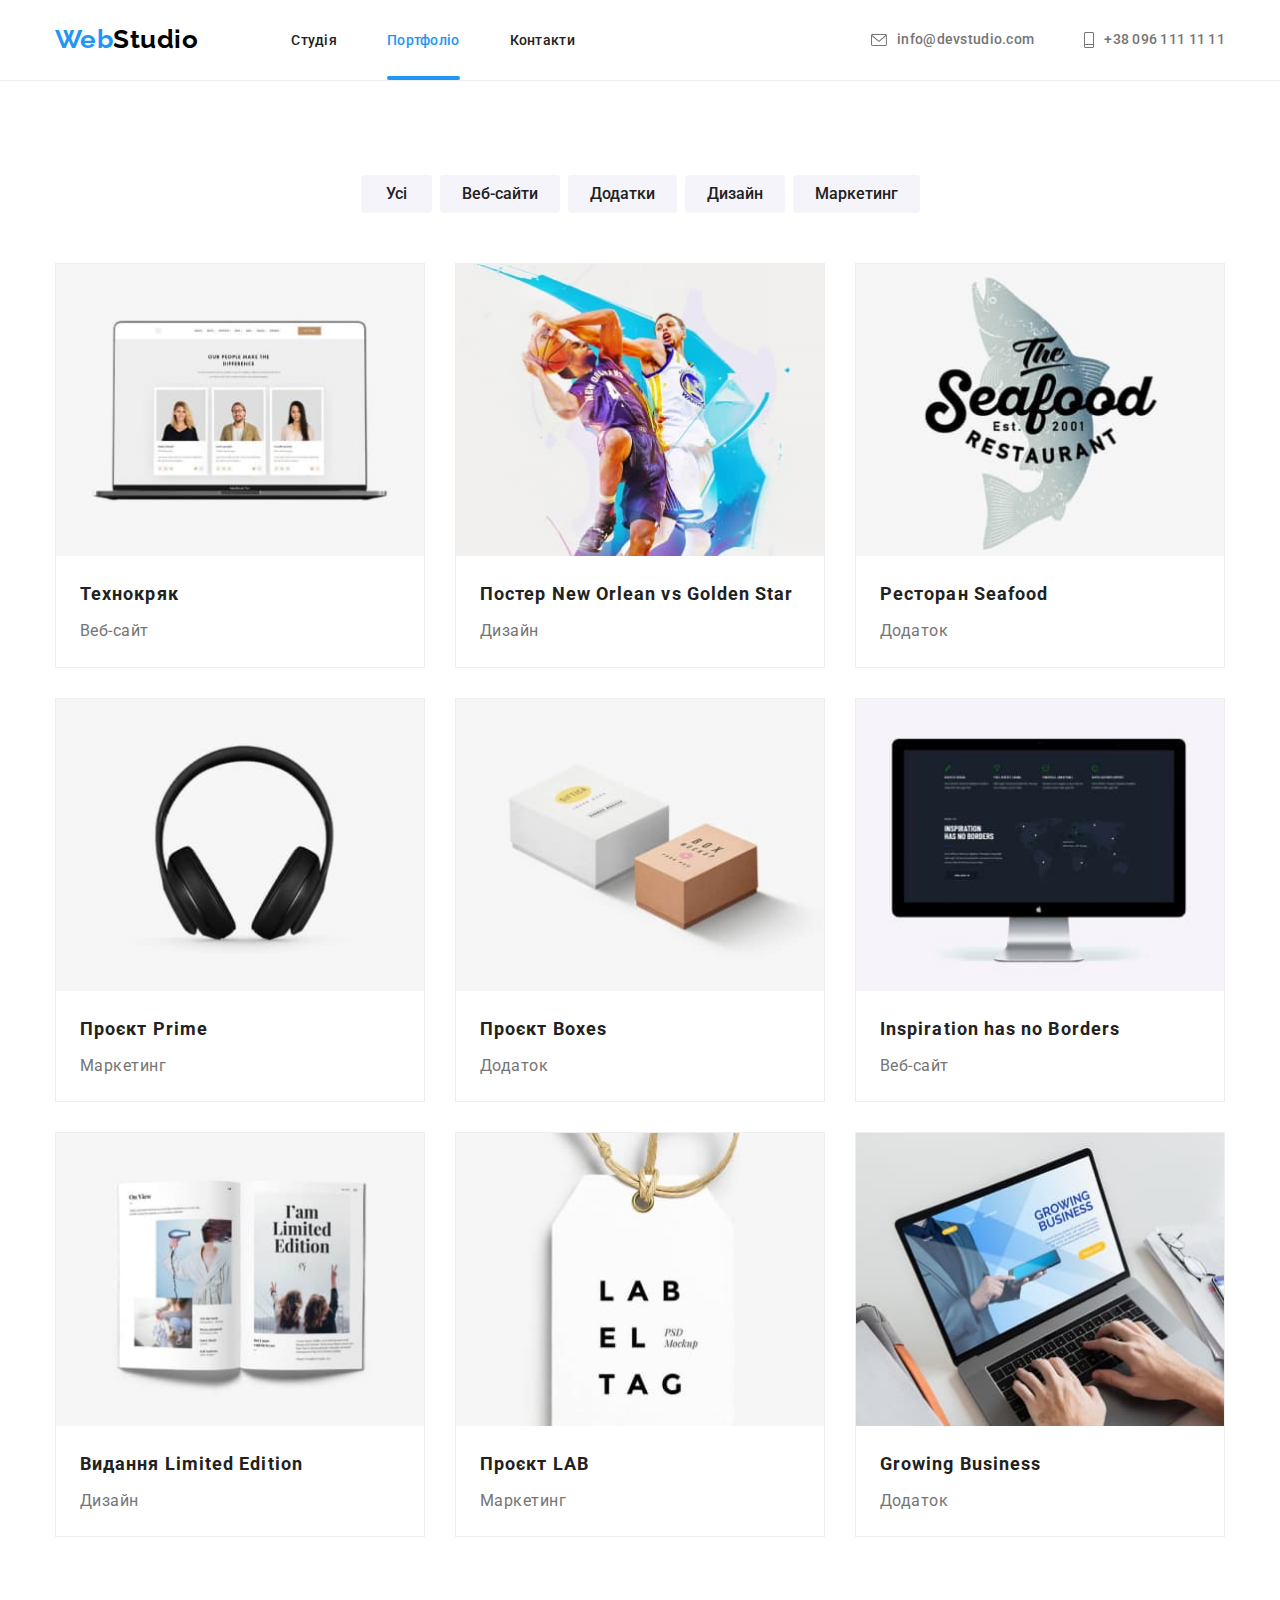
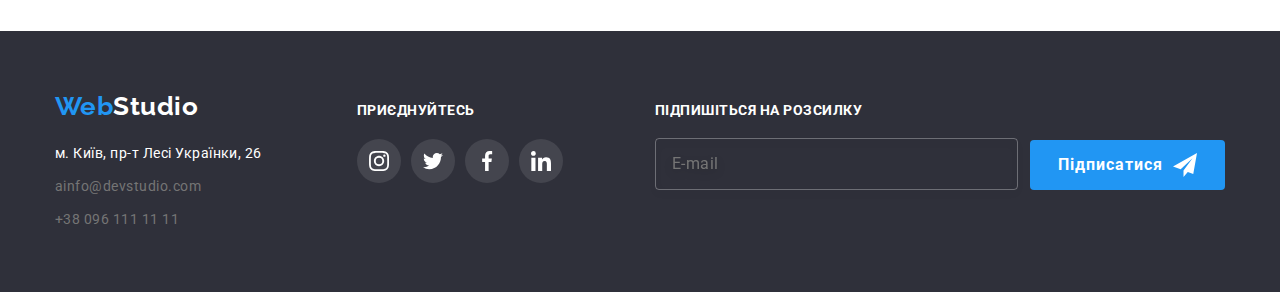
==== commit be74848c: "ДЗ 7+" ====
--- a/portfolio.html
+++ b/portfolio.html
@@ -17,21 +17,21 @@
   </head>
   <body>
     <header class="header">
-      <div class="container navigation">
+      <div class="container"><div class="header__navigation">
         <nav class="site-nav">
           <a href="./index.html" lang="en" class="logo header__logo">
             <span>Web</span><span class="logo__text-studio">Studio</span>
           </a>
           <ul class="site-nav__list">
             <li class="site-nav__item">
-              <a class="site-nav__link" href="./index.html">Студія</a>
+              <a
+                class="site-nav__link "
+                href="./index.html"
+                >Студія</a
+              >
             </li>
             <li class="site-nav__item">
-              <a
-                class="site-nav__link site-nav__link--current"
-                href="./portfolio.html"
-                >Портфоліо</a
-              >
+              <a class="site-nav__link site-nav__link--current" href="./portfolio.html">Портфоліо</a>
             </li>
             <li class="site-nav__item">
               <a class="site-nav__link" href="#">Контакти</a>
@@ -56,7 +56,8 @@
             >
           </li>
         </ul>
-      </div>
+      </div></div>
+      
     </header>
     <main>
       <section>
@@ -64,13 +65,13 @@
           <h1 class="visually-hidden">Портфоліо</h1>
           <ul class="portfolio-buttons">
             <li class="portfolio-buttons__item">
-              <button class="portfolio-button__filter" type="button">
+              <button class="portfolio-buttons__filter portfolio-buttons__filter--unusual-padding" type="button">
                 Усі
               </button>
             </li>
             <li class="portfolio-buttons__item">
               <button
-                class="portfolio-button__filter portfolio-button__filter--white portfolio-buttons__portfolio-button__filter"
+                class="portfolio-buttons__filter "
                 type="button"
               >
                 Веб-сайти
@@ -78,7 +79,7 @@
             </li>
             <li class="portfolio-buttons__item">
               <button
-                class="portfolio-button__filter portfolio-button__filter--white"
+                class="portfolio-buttons__filter "
                 type="button"
               >
                 Додатки
@@ -86,14 +87,14 @@
             </li>
             <li class="portfolio-buttons__item">
               <button
-                class="portfolio-button__filter portfolio-button__filter--white"
+                class="portfolio-buttons__filter "
                 type="button"
               >
                 Дизайн
               </button>
             </li>
             <li class="portfolio-buttons__item">
-              <button class="portfolio-button__filter" type="button">
+              <button class="portfolio-buttons__filter " type="button">
                 Маркетинг
               </button>
             </li>
--- a/css/main.min.css
+++ b/css/main.min.css
@@ -1 +1 @@
-@font-face{font-family:"Roboto",sans-serif;src:url("../../fonts/Roboto-Black.woff2") format("woff2"),url("../../fonts/Roboto-Black.woff") format("woff");font-weight:900;font-style:normal;font-display:swap}@font-face{font-family:"Roboto",sans-serif;src:url("../../fonts/Roboto-Bold.woff2") format("woff2"),url("../../fonts/Roboto-Bold.woff") format("woff");font-weight:700;font-style:normal;font-display:swap}@font-face{font-family:"Raleway",sans-serif;src:url("../../fonts/Raleway-Bold.woff2") format("woff2"),url("../../fonts/Raleway-Bold.woff") format("woff");font-weight:700;font-style:normal;font-display:swap}@font-face{font-family:"Roboto",sans-serif;src:url("../../fonts/Roboto-Medium.woff2") format("woff2"),url("../../fonts/Roboto-Medium.woff") format("woff");font-weight:500;font-style:normal;font-display:swap}@font-face{font-family:"Roboto",sans-serif;src:url("../../fonts/Roboto-Regular.woff2") format("woff2"),url("../../fonts/Roboto-Regular.woff") format("woff");font-weight:400;font-style:normal;font-display:swap}.team-section__list,.team-cards__net,.price,.portfolio-list,.portfolio-buttons,.site-nav__list,.footer__follow-list,.footer__address-list,.contacts,.clients,.advantages__list{list-style:none;margin:0px;padding:0px}.visually-hidden{position:absolute;white-space:nowrap;width:1px;height:1px;overflow:hidden;border:0;padding:0;clip:rect(0 0 0 0);-webkit-clip-path:inset(50%);clip-path:inset(50%);margin:-1px}h1,h2,h3,h4,h5,h6,p{margin:0;padding:0}body{background-color:#fff;color:#757575;font-family:"Roboto",sans-serif;letter-spacing:.03em}.container{width:100%;max-width:1200px;margin:0 auto;padding-right:15px;padding-left:15px}img{display:block;max-width:100%;height:auto}.advantages{margin-right:auto;margin-left:auto;padding-top:94px;padding-bottom:94px}.advantages__list{display:flex}.advantages__icon-wrapper{display:flex;align-items:center;justify-content:center;width:100%;height:120px;margin-bottom:30px;background-color:#f5f4fa;border-radius:4px}.avantages__item{width:calc((100% - 90px)/4);margin-right:30px}.avantages__item:last-child{margin-right:0}.advantages__secondary-title{margin-top:0px;margin-bottom:10px;color:#212121;font-weight:700;font-size:14px;line-height:1.14;text-transform:uppercase}.advantages__text{margin:0px;font-size:14px;line-height:1.71}.backdrop{position:fixed;top:0;left:0;width:100vw;height:100vh;transform:scale(1);transition:transform 1000ms cubic-bezier(0.4, 0, 0.2, 1),opacity 1000ms cubic-bezier(0.4, 0, 0.2, 1);background-color:rgba(0,0,0,.2)}.backdrop.is-hidden{transform:scale(0);transition:transform 1000ms cubic-bezier(0.4, 0, 0.2, 1),opacity 1000ms cubic-bezier(0.4, 0, 0.2, 1),visibility 1000ms cubic-bezier(0.4, 0, 0.2, 1)}.button{text-align:center;font-family:"Roboto",sans-serif;font-style:normal;font-weight:700;font-size:16px;line-height:1.9;letter-spacing:.06em;transition:color 250ms cubic-bezier(0.4, 0, 0.2, 1),background-color 250ms cubic-bezier(0.4, 0, 0.2, 1),border-radius 250ms cubic-bezier(0.4, 0, 0.2, 1),box-shadow 250ms cubic-bezier(0.4, 0, 0.2, 1);border:0px solid rgba(0,0,0,0);border-radius:4px;color:#fff;background-color:#2196f3;outline:none;cursor:pointer}.hero__button{padding:10px 32px;margin:auto}.hero__button:hover,.hero__button:focus{background-color:#188ce8;box-shadow:0px 4px 4px rgba(0,0,0,.15)}.footer__button{display:flex;align-items:center;gap:10px;padding:10px 28px}.footer__button:hover,.footer__button:focus{background-color:#188ce8;box-shadow:0px 4px 4px rgba(0,0,0,.15)}.button-close{width:30px;height:30px;background:#fff;border:1px solid rgba(0,0,0,.1);border-radius:50%;color:#212121;outline:none;cursor:pointer}.modal__button-close{position:absolute;top:8px;right:8px}.button-close__icon{position:absolute;top:50%;left:50%;transform:translate(-50%, -50%);transition:fill 250ms cubic-bezier(0.4, 0, 0.2, 1),translate 250ms cubic-bezier(0.4, 0, 0.2, 1);fill:currentColor}.button-close:hover .button-close__icon,.button-close:focus .button-close__icon{fill:#2196f3}.modal__button{margin:auto;padding:10px 52px}.modal__button:hover,.modal__button:focus{background:#188ce8;box-shadow:0px 4px 4px rgba(0,0,0,.15)}.clients{display:flex;justify-content:center;gap:30px}.clients__item{width:calc((100% - 150px)/6);height:92px}.clients__link{display:flex;width:100%;height:100%;align-items:center;justify-content:center;border:1px solid #afb1b8;border-radius:4px;color:#afb1b8;transition:color 250ms cubic-bezier(0.4, 0, 0.2, 1),border-color 250ms cubic-bezier(0.4, 0, 0.2, 1)}.clients__icon{fill:currentColor}.clients__link:hover,.clients__link:focus{color:#2196f3;border-color:#2196f3}.contacts{display:flex;margin:0px;margin-left:auto;align-items:center}.contacts__item:not(:last-child){margin-right:50px}.contacts__link{display:flex;align-items:center;gap:10px;width:100%;height:100%;padding-top:32px;padding-bottom:32px;transition:color 250ms cubic-bezier(0.4, 0, 0.2, 1);color:#757575;font-weight:500;font-size:14px;line-height:1.14;letter-spacing:.02em;text-decoration:none;cursor:pointer}.contacts__icon{fill:currentColor}.contacts__link:hover,.contacts__link:focus{color:#2196f3}.footer{padding-top:60px;padding-bottom:60px;background-color:#2f303a}.footer__container{display:flex;align-items:baseline}.footer__address-wrapper{margin-right:70px}.footer__maps-link{padding-right:25px}.footer__maps-link,.footer__contact-link{display:inline-block}.footer__maps-link{transition:color 250ms cubic-bezier(0.4, 0, 0.2, 1);color:#fff;font-style:normal;font-weight:400;font-size:14px;line-height:1.71;text-decoration:none;cursor:pointer}.footer__contact-link{transition:color 250ms cubic-bezier(0.4, 0, 0.2, 1);color:#757575;font-style:normal;font-weight:400;font-size:14px;line-height:1.71;text-decoration:none;cursor:pointer}.footer__address-item:not(:last-child){margin-bottom:9px}.footer__maps-link:hover,.footer__contact-link:hover{color:#2196f3}.footer-maps-link:focus,.footer-contact-link:focus{color:#2196f3}.footer__follow-list{display:flex}.footer__folow-title{margin-top:0;margin-bottom:20px;font-weight:700;font-size:14px;line-height:1.14;text-transform:uppercase;color:#fff}.footer__follow-item{display:flex;width:44px;height:44px}.footer__follow-link{display:flex;width:100%;height:100%;align-items:center;justify-content:center;transition:color 250ms cubic-bezier(0.4, 0, 0.2, 1),background-color 250ms cubic-bezier(0.4, 0, 0.2, 1);border-radius:50%;background-color:rgba(255,255,255,.1);color:#fff;cursor:pointer}.footer__follow-list{display:flex;gap:10px}.footer__follow-icon{fill:currentColor}.footer__follow-link:hover,.footer__follow-link:focus{color:#fff;background-color:#2196f3}.footer__subscribe{display:flex;align-items:flex-end;justify-content:flex-end;gap:12px;margin-left:auto}.footer__subscribe-title{margin-bottom:20px;font-weight:700;font-size:14px;line-height:16px;text-transform:uppercase;color:#fff}.footer__subscribe-block{width:570px;margin-left:auto}.footer__subscribe-label{width:100%}.footer__subscribe-email{padding:15px 16px 15px 16px;width:100%;transition:border-color 250ms cubic-bezier(0.4, 0, 0.2, 1);background-color:rgba(0,0,0,0);font-size:16px;line-height:1.25;letter-spacing:.03em;color:var(--primary-white-color);border:1px solid rgba(255,255,255,.3);filter:drop-shadow(0px 4px 4px rgba(0, 0, 0, 0.15));border-radius:4px;outline:none}.footer__subscribe-email:hover,.footer__subscribe-email:focus{border-color:#2196f3}.footer__subscribe-icon{fill:currentColor}.header{border-bottom:1px solid #ececec}.navigation{display:flex}.site-nav{display:flex;align-items:center}.site-nav__list{display:flex;align-items:center}.site-nav__item:not(:last-child){margin-right:50px}.site-nav__link{position:relative;padding-top:32px;padding-bottom:32px;transition:color 250ms cubic-bezier(0.4, 0, 0.2, 1);color:#212121;font-family:"Roboto",sans-serif;font-weight:500;font-size:14px;line-height:1.14;letter-spacing:.02em;text-decoration:none;cursor:pointer}.site-nav__link:hover,.site-nav__link:focus{color:#2196f3}.site-nav__link--current{color:#2196f3}.site-nav__link--current:after{position:absolute;bottom:0;display:block;content:"";width:100%;height:4px;background-color:#2196f3;border-radius:2px}.hero{margin-right:auto;margin-left:auto;width:100%;max-width:1600px;padding-top:200px;padding-bottom:200px;background-color:#2f303a;background-image:linear-gradient(rgba(47, 48, 58, 0.4), rgba(47, 48, 58, 0.4)),url(../images/herobg.jpg);background-repeat:no-repeat;background-position:center;text-align:center}.hero__title{height:120px;width:696px;margin:0 auto;margin-bottom:30px;color:#fff;font-weight:900;font-size:44px;line-height:1.36;letter-spacing:.06em;text-transform:uppercase}.hero-button{padding:10px 32px;border:0px solid rgba(0,0,0,0);border-radius:4px;transition:background-color 250ms cubic-bezier(0.4, 0, 0.2, 1),box-shadow 250ms cubic-bezier(0.4, 0, 0.2, 1);background-color:#2196f3;color:#fff;font-style:inherit;font-weight:700;font-size:16px;line-height:1.9;letter-spacing:.06em;cursor:pointer}.logo{display:inline-block;font-family:"Raleway",sans-serif;font-weight:700;font-size:26px;line-height:1.19;color:#2196f3;text-decoration:none;cursor:pointer}.logo__text-studio{color:#000}.header__logo{padding-top:24px;padding-bottom:25px;margin-right:93px}.footer__logo{margin-bottom:20px}.logo__text-studio--white{color:#fff}.modal{position:absolute;top:50%;left:50%;transform:translate(-50%, -50%);width:528px;height:581px;padding:40px;background:#fff;box-shadow:0px 1px 3px rgba(0,0,0,.12),0px 1px 1px rgba(0,0,0,.14),0px 2px 1px rgba(0,0,0,.2);border-radius:4px}.modal__form{display:flex;flex-direction:column}.modal__title{margin-bottom:12px;font-weight:700;font-size:20px;line-height:1.15;text-align:center;color:#212121}.modal__label{margin-bottom:10px;font-size:12px;line-height:1.16;letter-spacing:.01em;color:#757575}.modal__label-comment{margin-bottom:20px;font-size:12px;line-height:1.16;letter-spacing:.01em;color:#757575}.modal__input{width:100%;height:40px;padding-right:12px;padding-left:42px;transition:fill 250ms cubic-bezier(0.4, 0, 0.2, 1),border-color 250ms cubic-bezier(0.4, 0, 0.2, 1);border:1px solid rgba(33,33,33,.2);border-radius:4px;outline:none}.modal__input-wrapper{position:relative;display:block;width:100%;margin-top:4px}.modal__input-icon{position:absolute;top:50%;left:12px;transform:translateY(-50%);transition:fill 250ms cubic-bezier(0.4, 0, 0.2, 1),border-color 250ms cubic-bezier(0.4, 0, 0.2, 1)}.modal__input:focus,.modal__input:focus+.modal__input-icon{border-color:#2196f3;fill:#2196f3}.modal__comment{display:block;width:100%;height:120px;margin-top:4px;padding:12px 16px;resize:none;transition:fill 250ms cubic-bezier(0.4, 0, 0.2, 1),border-color 250ms cubic-bezier(0.4, 0, 0.2, 1);border:1px solid rgba(33,33,33,.2);border-radius:4px;outline:none}.modal__comment:focus{border-color:#2196f3;fill:#2196f3}.modal__comment:-moz-placeholder-shown{color:rgba(117,117,117,.5)}.modal__comment:-ms-input-placeholder{color:rgba(117,117,117,.5)}.modal__comment:placeholder-shown{color:rgba(117,117,117,.5)}.modal__checkbox-label{display:flex;align-items:center;justify-content:center;gap:7px;margin-bottom:30px;font-size:14px;line-height:1.71;color:#757575}.modal__checkbox{-webkit-appearance:none;-moz-appearance:none;appearance:none}.modal__checbox-castom{position:relative;display:flex;justify-content:center;align-items:center;width:16px;height:15px;border:2px solid #212121;transition:background-color 250ms cubic-bezier(0.4, 0, 0.2, 1),border-color 250ms cubic-bezier(0.4, 0, 0.2, 1);border-radius:2px;cursor:pointer}.modal__checkbox-icon{fill:#fff;border-radius:2px}.modal__checkbox:checked+.modal__checbox-castom{background-color:#2196f3;border-color:rgba(0,0,0,0)}.modal__checkbox-link{color:#2196f3;text-decoration:underline;outline:none}.modal__checkbox-link:focus{border:1px solid #2196f3;border-radius:2px;z-index:1}.is-hidden{visibility:hidden;opacity:0;pointer-events:none}.portfolio-buttons{display:flex;justify-content:center;gap:8px;margin-bottom:50px;background:#fff}.portfolio-button__filter{padding:6px 22px;text-align:center;font-family:"Roboto",sans-serif;font-style:normal;font-family:inherit;font-weight:500;font-size:16px;line-height:1.62;transition:color 250ms cubic-bezier(0.4, 0, 0.2, 1),background-color 250ms cubic-bezier(0.4, 0, 0.2, 1),border-radius 250ms cubic-bezier(0.4, 0, 0.2, 1),box-shadow 250ms cubic-bezier(0.4, 0, 0.2, 1);border:0px solid rgba(0,0,0,0);border-radius:4px;color:#212121;background-color:#f5f4fa;outline:none;cursor:pointer}.portfolio-buttons__portfolio-button__filter{padding-right:25px;padding-left:25px}.portfolio-button__filter:hover,.portfolio-button__filter:focus{color:#fff;background-color:#2196f3;border-radius:4px;box-shadow:0px 3px 1px rgba(0,0,0,.1),0px 1px 2px rgba(0,0,0,.08),0px 2px 2px rgba(0,0,0,.12)}.portfolio-card__link{display:block;text-decoration:none;color:inherit;transition:box-shadow 250ms cubic-bezier(0.4, 0, 0.2, 1)}.portfolio-card__sub{position:relative;overflow:hidden}.portfolio-card__sub-overlay{position:absolute;transform:translateY(101%);transition:transform 250ms cubic-bezier(0.4, 0, 0.2, 1),opacity 250ms cubic-bezier(0.4, 0, 0.2, 1);opacity:0;pointer-events:none;width:100%;height:100%;padding:63px 24px;background-color:rgba(33,150,243,.9)}.portfolio-card__sub-text{font-size:18px;line-height:1.5;color:#fff}.portfolio-card__link:hover .portfolio-card__sub-overlay,.portfolio-card__link:focus .portfolio-card__sub-overlay{transform:translate(0);opacity:1}.portfolio-card__link:hover,.portfolio-card__link:focus{box-shadow:0px 1px 1px rgba(0,0,0,.12),0px 4px 4px rgba(0,0,0,.06),1px 4px 6px rgba(0,0,0,.16)}.portfolio-card{position:relative;width:calc((100% - 60px)/3);border:1px solid #eee}.portfolio-card:not(:nth-child(3n)){margin-right:30px}.portfolio-card:not(:nth-last-child(-n+3)){margin-bottom:30px}.portfolio-card__title{margin-top:0px;margin-bottom:4px;color:#212121;font-weight:700;font-size:18px;line-height:2;letter-spacing:.06em}.portfolio-card__text{margin:0px;font-size:16px;line-height:1.9}.portfolio-card__text-wrapper{padding:20px 24px}.portfolio-list{display:flex;flex-wrap:wrap}.price-section{padding-top:0}.price{display:flex}.price__item{position:relative;width:calc((100% - 60px)/3)}.price__item:not(:last-child){margin-right:30px}.price__title-wrapper{position:absolute;bottom:0;display:flex;justify-content:center;align-items:center;width:100%;height:70px;color:#fff;background:rgba(47,48,58,.8)}.price__title{font-style:normal;font-weight:700;font-size:14px;line-height:1.14;text-transform:uppercase}section{margin-right:auto;margin-left:auto;padding-top:94px;padding-bottom:94px}.section__title{margin-top:0px;margin-bottom:50px;color:#212121;font-weight:700;font-size:36px;line-height:1.17;text-align:center}.team-cards{background:#fff;width:calc((100% - 90px)/4);box-shadow:0px 1px 3px rgba(0,0,0,.12),0px 1px 1px rgba(0,0,0,.14),0px 2px 1px rgba(0,0,0,.2);border-radius:0px 0px 4px 4px}.team-cards:not(:last-child){margin-right:30px}.team-cards__text-wrapper{padding-top:30px;padding-bottom:30px;text-align:center}.team-cards__title{margin-top:0px;margin-bottom:10px;color:#212121;font-weight:500;font-size:16px;line-height:1.19;text-align:center}.team-cards__text{margin:16px;font-size:16px;line-height:1.19;text-align:center}.team-cards__net{display:flex;justify-content:center;gap:10px}.team-cards__link{display:flex;width:44px;height:44px;align-items:center;justify-content:center;border-radius:50%;color:#afb1b8;cursor:pointer;transition:color 250ms cubic-bezier(0.4, 0, 0.2, 1),background-color 250ms cubic-bezier(0.4, 0, 0.2, 1)}.team-cards__icon{fill:currentColor}.team-cards__link:hover,.team-cards__link:focus{color:#fff;background-color:#2196f3}.team-section{background-color:#f5f4fa}.team-section__list{display:flex}/*# sourceMappingURL=main.min.css.map */+@font-face{font-family:"Roboto",sans-serif;src:url("../../fonts/Roboto-Black.woff2") format("woff2"),url("../../fonts/Roboto-Black.woff") format("woff");font-weight:900;font-style:normal;font-display:swap}@font-face{font-family:"Roboto",sans-serif;src:url("../../fonts/Roboto-Bold.woff2") format("woff2"),url("../../fonts/Roboto-Bold.woff") format("woff");font-weight:700;font-style:normal;font-display:swap}@font-face{font-family:"Raleway",sans-serif;src:url("../../fonts/Raleway-Bold.woff2") format("woff2"),url("../../fonts/Raleway-Bold.woff") format("woff");font-weight:700;font-style:normal;font-display:swap}@font-face{font-family:"Roboto",sans-serif;src:url("../../fonts/Roboto-Medium.woff2") format("woff2"),url("../../fonts/Roboto-Medium.woff") format("woff");font-weight:500;font-style:normal;font-display:swap}@font-face{font-family:"Roboto",sans-serif;src:url("../../fonts/Roboto-Regular.woff2") format("woff2"),url("../../fonts/Roboto-Regular.woff") format("woff");font-weight:400;font-style:normal;font-display:swap}.team-section__list,.team-cards__net,.price,.portfolio-list,.portfolio-buttons,.contacts,.site-nav__list,.footer__follow-list,.footer__address-list,.clients,.advantages__list{list-style:none;margin:0px;padding:0px}.visually-hidden{position:absolute;white-space:nowrap;width:1px;height:1px;overflow:hidden;border:0;padding:0;clip:rect(0 0 0 0);-webkit-clip-path:inset(50%);clip-path:inset(50%);margin:-1px}h1,h2,h3,h4,h5,h6,p{margin:0;padding:0}body{background-color:#fff;color:#757575;font-family:"Roboto",sans-serif;letter-spacing:.03em}.container{width:100%;max-width:1200px;margin:0 auto;padding-right:15px;padding-left:15px}img{display:block;max-width:100%;height:auto}.advantages{margin-right:auto;margin-left:auto;padding-top:94px;padding-bottom:94px}.advantages__list{display:flex;gap:30px}.advantages__icon-wrapper{display:flex;align-items:center;justify-content:center;width:100%;height:120px;margin-bottom:30px;background-color:#f5f4fa;border-radius:4px}.advantages__item{width:calc((100% - 90px)/4);margin-right:30px}.advantages__item:last-child{margin-right:0}.advantages__secondary-title{margin-top:0px;margin-bottom:10px;color:#212121;font-weight:700;font-size:14px;line-height:1.14;text-transform:uppercase}.advantages__text{margin:0px;font-size:14px;line-height:1.71}.backdrop{position:fixed;top:0;left:0;width:100vw;height:100vh;transform:scale(1);transition:transform 1000ms cubic-bezier(0.4, 0, 0.2, 1),opacity 1000ms cubic-bezier(0.4, 0, 0.2, 1);background-color:rgba(0,0,0,.2)}.backdrop.is-hidden{transform:scale(0);transition:transform 1000ms cubic-bezier(0.4, 0, 0.2, 1),opacity 1000ms cubic-bezier(0.4, 0, 0.2, 1),visibility 1000ms cubic-bezier(0.4, 0, 0.2, 1)}.button{text-align:center;font-family:"Roboto",sans-serif;font-style:normal;font-weight:700;font-size:16px;line-height:1.9;letter-spacing:.06em;transition:color 250ms cubic-bezier(0.4, 0, 0.2, 1),background-color 250ms cubic-bezier(0.4, 0, 0.2, 1),border-radius 250ms cubic-bezier(0.4, 0, 0.2, 1),box-shadow 250ms cubic-bezier(0.4, 0, 0.2, 1);border:0px solid rgba(0,0,0,0);border-radius:4px;color:#fff;background-color:#2196f3;outline:none;cursor:pointer}.hero__button{padding:10px 32px;margin:auto}.hero__button__button:hover,.hero__button__button:focus{background-color:#188ce8;box-shadow:0px 4px 4px rgba(0,0,0,.15)}.footer__button{display:flex;align-items:center;gap:10px;padding:10px 28px}.footer__button__button:hover,.footer__button__button:focus{background-color:#188ce8;box-shadow:0px 4px 4px rgba(0,0,0,.15)}.button-close{width:30px;height:30px;background:#fff;border:1px solid rgba(0,0,0,.1);border-radius:50%;color:#212121;outline:none;cursor:pointer}.modal__ .button-close{position:absolute;top:8px;right:8px}.button-close__icon{position:absolute;top:50%;left:50%;transform:translate(-50%, -50%);transition:fill 250ms cubic-bezier(0.4, 0, 0.2, 1),translate 250ms cubic-bezier(0.4, 0, 0.2, 1);fill:currentColor}.button-close:hover .button-close__icon,.button-close:focus .button-close__icon{fill:#2196f3}.modal__button{margin:auto;padding:10px 52px}.modal__button__button:hover,.modal__button__button:focus{background:#188ce8;box-shadow:0px 4px 4px rgba(0,0,0,.15)}.clients{display:flex;justify-content:center;gap:30px}.clients__item{width:calc((100% - 150px)/6);height:92px}.clients__link{display:flex;width:100%;height:100%;align-items:center;justify-content:center;border:1px solid #afb1b8;border-radius:4px;color:#afb1b8;transition:color 250ms cubic-bezier(0.4, 0, 0.2, 1),border-color 250ms cubic-bezier(0.4, 0, 0.2, 1)}.clients__icon{fill:currentColor}.clients__link:hover,.clients__link:focus{color:#2196f3;border-color:#2196f3}.footer{padding-top:60px;padding-bottom:60px;background-color:#2f303a}.footer__container{display:flex;align-items:baseline}.footer__address-wrapper{margin-right:70px}.footer__maps-link{padding-right:25px}.footer__maps-link,.footer__contact-link{display:inline-block}.footer__maps-link{transition:color 250ms cubic-bezier(0.4, 0, 0.2, 1);color:#fff;font-style:normal;font-weight:400;font-size:14px;line-height:1.71;text-decoration:none;cursor:pointer}.footer__contact-link{transition:color 250ms cubic-bezier(0.4, 0, 0.2, 1);color:#757575;font-style:normal;font-weight:400;font-size:14px;line-height:1.71;text-decoration:none;cursor:pointer}.footer__address-item:not(:last-child){margin-bottom:9px}.footer__maps-link:hover,.footer__contact-link:hover{color:#2196f3}.footer__maps-link:focus,.footer__contact-link:focus{color:#2196f3}.footer__follow-list{display:flex}.footer__folow-title{margin-top:0;margin-bottom:20px;font-weight:700;font-size:14px;line-height:1.14;text-transform:uppercase;color:#fff}.footer__follow-item{display:flex;width:44px;height:44px}.footer__follow-link{display:flex;width:100%;height:100%;align-items:center;justify-content:center;transition:color 250ms cubic-bezier(0.4, 0, 0.2, 1),background-color 250ms cubic-bezier(0.4, 0, 0.2, 1);border-radius:50%;background-color:rgba(255,255,255,.1);color:#fff;cursor:pointer}.footer__follow-list{display:flex;gap:10px}.footer__follow-icon{fill:currentColor}.footer__follow-link:hover,.footer__follow-link:focus{color:#fff;background-color:#2196f3}.footer__subscribe{display:flex;align-items:flex-end;justify-content:flex-end;gap:12px;margin-left:auto}.footer__subscribe-title{margin-bottom:20px;font-weight:700;font-size:14px;line-height:16px;text-transform:uppercase;color:#fff}.footer__subscribe-block{width:570px;margin-left:auto}.footer__subscribe-label{width:100%}.footer__subscribe-email{padding:15px 16px 15px 16px;width:100%;transition:border-color 250ms cubic-bezier(0.4, 0, 0.2, 1);background-color:rgba(0,0,0,0);font-size:16px;line-height:1.25;letter-spacing:.03em;color:var(--primary-white-color);border:1px solid rgba(255,255,255,.3);filter:drop-shadow(0px 4px 4px rgba(0, 0, 0, 0.15));border-radius:4px;outline:none}.footer__subscribe-email:hover,.footer__subscribe-email:focus{border-color:#2196f3}.footer__subscribe-icon{fill:currentColor}.header{border-bottom:1px solid #ececec}.header__navigation{display:flex}.site-nav{display:flex;align-items:center}.site-nav__list{display:flex;align-items:center}.site-nav__item:not(:last-child){margin-right:50px}.site-nav__link{position:relative;padding-top:32px;padding-bottom:32px;transition:color 250ms cubic-bezier(0.4, 0, 0.2, 1);color:#212121;font-family:"Roboto",sans-serif;font-weight:500;font-size:14px;line-height:1.14;letter-spacing:.02em;text-decoration:none;cursor:pointer}.site-nav__link:hover,.site-nav__link:focus{color:#2196f3}.site-nav__link--current{color:#2196f3}.site-nav__link--current:after{position:absolute;bottom:0;display:block;content:"";width:100%;height:4px;background-color:#2196f3;border-radius:2px}.contacts{display:flex;margin:0px;margin-left:auto;align-items:center}.contacts__item:not(:last-child){margin-right:50px}.contacts__link{display:flex;align-items:center;gap:10px;width:100%;height:100%;padding-top:32px;padding-bottom:32px;transition:color 250ms cubic-bezier(0.4, 0, 0.2, 1);color:#757575;font-weight:500;font-size:14px;line-height:1.14;letter-spacing:.02em;text-decoration:none;cursor:pointer}.contacts__icon{fill:currentColor}.contacts__link:hover,.contacts__link:focus{color:#2196f3}.hero{margin-right:auto;margin-left:auto;width:100%;max-width:1600px;padding-top:200px;padding-bottom:200px;background-color:#2f303a;background-image:linear-gradient(rgba(47, 48, 58, 0.4), rgba(47, 48, 58, 0.4)),url(../images/herobg.jpg);background-repeat:no-repeat;background-position:center;text-align:center}.hero__title{height:120px;width:696px;margin:0 auto;margin-bottom:30px;color:#fff;font-weight:900;font-size:44px;line-height:1.36;letter-spacing:.06em;text-transform:uppercase}.logo{display:inline-block;font-family:"Raleway",sans-serif;font-weight:700;font-size:26px;line-height:1.19;color:#2196f3;text-decoration:none;cursor:pointer}.logo__text-studio{color:#000}.logo__text-studio--white{color:#fff}.header__logo{padding-top:24px;padding-bottom:25px;margin-right:93px}.footer__logo{margin-bottom:20px}.modal{position:absolute;top:50%;left:50%;transform:translate(-50%, -50%);width:528px;height:581px;padding:40px;background:#fff;box-shadow:0px 1px 3px rgba(0,0,0,.12),0px 1px 1px rgba(0,0,0,.14),0px 2px 1px rgba(0,0,0,.2);border-radius:4px}.modal__form{display:flex;flex-direction:column}.modal__title{margin-bottom:12px;font-weight:700;font-size:20px;line-height:1.15;text-align:center;color:#212121}.modal__label{margin-bottom:10px;font-size:12px;line-height:1.16;letter-spacing:.01em;color:#757575}.modal__label-comment{margin-bottom:20px;font-size:12px;line-height:1.16;letter-spacing:.01em;color:#757575}.modal__input{width:100%;height:40px;padding-right:12px;padding-left:42px;transition:fill 250ms cubic-bezier(0.4, 0, 0.2, 1),border-color 250ms cubic-bezier(0.4, 0, 0.2, 1);border:1px solid rgba(33,33,33,.2);border-radius:4px;outline:none}.modal__input-wrapper{position:relative;display:block;width:100%;margin-top:4px}.modal__input-icon{position:absolute;top:50%;left:12px;transform:translateY(-50%);transition:fill 250ms cubic-bezier(0.4, 0, 0.2, 1),border-color 250ms cubic-bezier(0.4, 0, 0.2, 1)}.modal__input:focus,.modal__input:focus+.modal__input-icon{border-color:#2196f3;fill:#2196f3}.modal__comment{display:block;width:100%;height:120px;margin-top:4px;padding:12px 16px;resize:none;transition:fill 250ms cubic-bezier(0.4, 0, 0.2, 1),border-color 250ms cubic-bezier(0.4, 0, 0.2, 1);border:1px solid rgba(33,33,33,.2);border-radius:4px;outline:none}.modal__comment:focus{border-color:#2196f3;fill:#2196f3}.modal__comment:-moz-placeholder-shown{color:rgba(117,117,117,.5)}.modal__comment:-ms-input-placeholder{color:rgba(117,117,117,.5)}.modal__comment:placeholder-shown{color:rgba(117,117,117,.5)}.modal__checkbox-label{display:flex;align-items:center;justify-content:center;gap:7px;margin-bottom:30px;font-size:14px;line-height:1.71;color:#757575}.modal__checkbox{-webkit-appearance:none;-moz-appearance:none;appearance:none}.modal__checbox-castom{position:relative;display:flex;justify-content:center;align-items:center;width:16px;height:15px;border:2px solid #212121;transition:background-color 250ms cubic-bezier(0.4, 0, 0.2, 1),border-color 250ms cubic-bezier(0.4, 0, 0.2, 1);border-radius:2px;cursor:pointer}.modal__checkbox-icon{fill:#fff;border-radius:2px}.modal__checkbox:checked+.modal__checbox-castom{background-color:#2196f3;border-color:rgba(0,0,0,0)}.modal__checkbox-link{color:#2196f3;text-decoration:underline;outline:none}.modal__checkbox-link:focus{border:1px solid #2196f3;border-radius:2px;z-index:1}.is-hidden{visibility:hidden;opacity:0;pointer-events:none}.portfolio-buttons{display:flex;justify-content:center;gap:8px;margin-bottom:50px;background:#fff}.portfolio-buttons__filter{padding:6px 22px;text-align:center;font-family:"Roboto",sans-serif;font-style:normal;font-family:inherit;font-weight:500;font-size:16px;line-height:1.62;transition:color 250ms cubic-bezier(0.4, 0, 0.2, 1),background-color 250ms cubic-bezier(0.4, 0, 0.2, 1),border-radius 250ms cubic-bezier(0.4, 0, 0.2, 1),box-shadow 250ms cubic-bezier(0.4, 0, 0.2, 1);border:0px solid rgba(0,0,0,0);border-radius:4px;color:#212121;background-color:#f5f4fa;outline:none;cursor:pointer}.portfolio-buttons__filter--unusual-padding{padding-right:25px;padding-left:25px}.portfolio-buttons__filter:hover,.portfolio-buttons__filter:focus{color:#fff;background-color:#2196f3;border-radius:4px;box-shadow:0px 3px 1px rgba(0,0,0,.1),0px 1px 2px rgba(0,0,0,.08),0px 2px 2px rgba(0,0,0,.12)}.portfolio-card{position:relative;width:calc((100% - 60px)/3);border:1px solid #eee}.portfolio-card__link{display:block;text-decoration:none;color:inherit;transition:box-shadow 250ms cubic-bezier(0.4, 0, 0.2, 1)}.portfolio-card__sub{position:relative;overflow:hidden}.portfolio-card__sub-overlay{position:absolute;transform:translateY(101%);transition:transform 250ms cubic-bezier(0.4, 0, 0.2, 1),opacity 250ms cubic-bezier(0.4, 0, 0.2, 1);opacity:0;pointer-events:none;width:100%;height:100%;padding:63px 24px;background-color:rgba(33,150,243,.9)}.portfolio-card__sub-text{font-size:18px;line-height:1.5;color:#fff}.portfolio-card__link:hover .portfolio-card__sub-overlay,.portfolio-card__link:focus .portfolio-card__sub-overlay{transform:translate(0);opacity:1}.portfolio-card__link:hover,.portfolio-card__link:focus{box-shadow:0px 1px 1px rgba(0,0,0,.12),0px 4px 4px rgba(0,0,0,.06),1px 4px 6px rgba(0,0,0,.16)}.portfolio-card:not(:nth-child(3n)){margin-right:30px}.portfolio-card:not(:nth-last-child(-n+3)){margin-bottom:30px}.portfolio-card__title{margin-top:0px;margin-bottom:4px;color:#212121;font-weight:700;font-size:18px;line-height:2;letter-spacing:.06em}.portfolio-card__text{margin:0px;font-size:16px;line-height:1.9}.portfolio-card__text-wrapper{padding:20px 24px}.portfolio-list{display:flex;flex-wrap:wrap}.price-section{padding-top:0}.price{display:flex}.price__item{position:relative;width:calc((100% - 60px)/3)}.price__item:not(:last-child){margin-right:30px}.price__title-wrapper{position:absolute;bottom:0;display:flex;justify-content:center;align-items:center;width:100%;height:70px;color:#fff;background:rgba(47,48,58,.8)}.price__title{font-style:normal;font-weight:700;font-size:14px;line-height:1.14;text-transform:uppercase}section{margin-right:auto;margin-left:auto;padding-top:94px;padding-bottom:94px}.section-title{margin-top:0px;margin-bottom:50px;color:#212121;font-weight:700;font-size:36px;line-height:1.17;text-align:center}.team-cards{background:#fff;width:calc((100% - 90px)/4);box-shadow:0px 1px 3px rgba(0,0,0,.12),0px 1px 1px rgba(0,0,0,.14),0px 2px 1px rgba(0,0,0,.2);border-radius:0px 0px 4px 4px}.team-cards:not(:last-child){margin-right:30px}.team-cards__text-wrapper{padding-top:30px;padding-bottom:30px;text-align:center}.team-cards__title{margin-top:0px;margin-bottom:10px;color:#212121;font-weight:500;font-size:16px;line-height:1.19;text-align:center}.team-cards__text{margin:16px;font-size:16px;line-height:1.19;text-align:center}.team-cards__net{display:flex;justify-content:center;gap:10px}.team-cards__link{display:flex;width:44px;height:44px;align-items:center;justify-content:center;border-radius:50%;color:#afb1b8;cursor:pointer;transition:color 250ms cubic-bezier(0.4, 0, 0.2, 1),background-color 250ms cubic-bezier(0.4, 0, 0.2, 1)}.team-cards__icon{fill:currentColor}.team-cards__link:hover,.team-cards__link:focus{color:#fff;background-color:#2196f3}.team-section{background-color:#f5f4fa}.team-section__list{display:flex}/*# sourceMappingURL=main.min.css.map */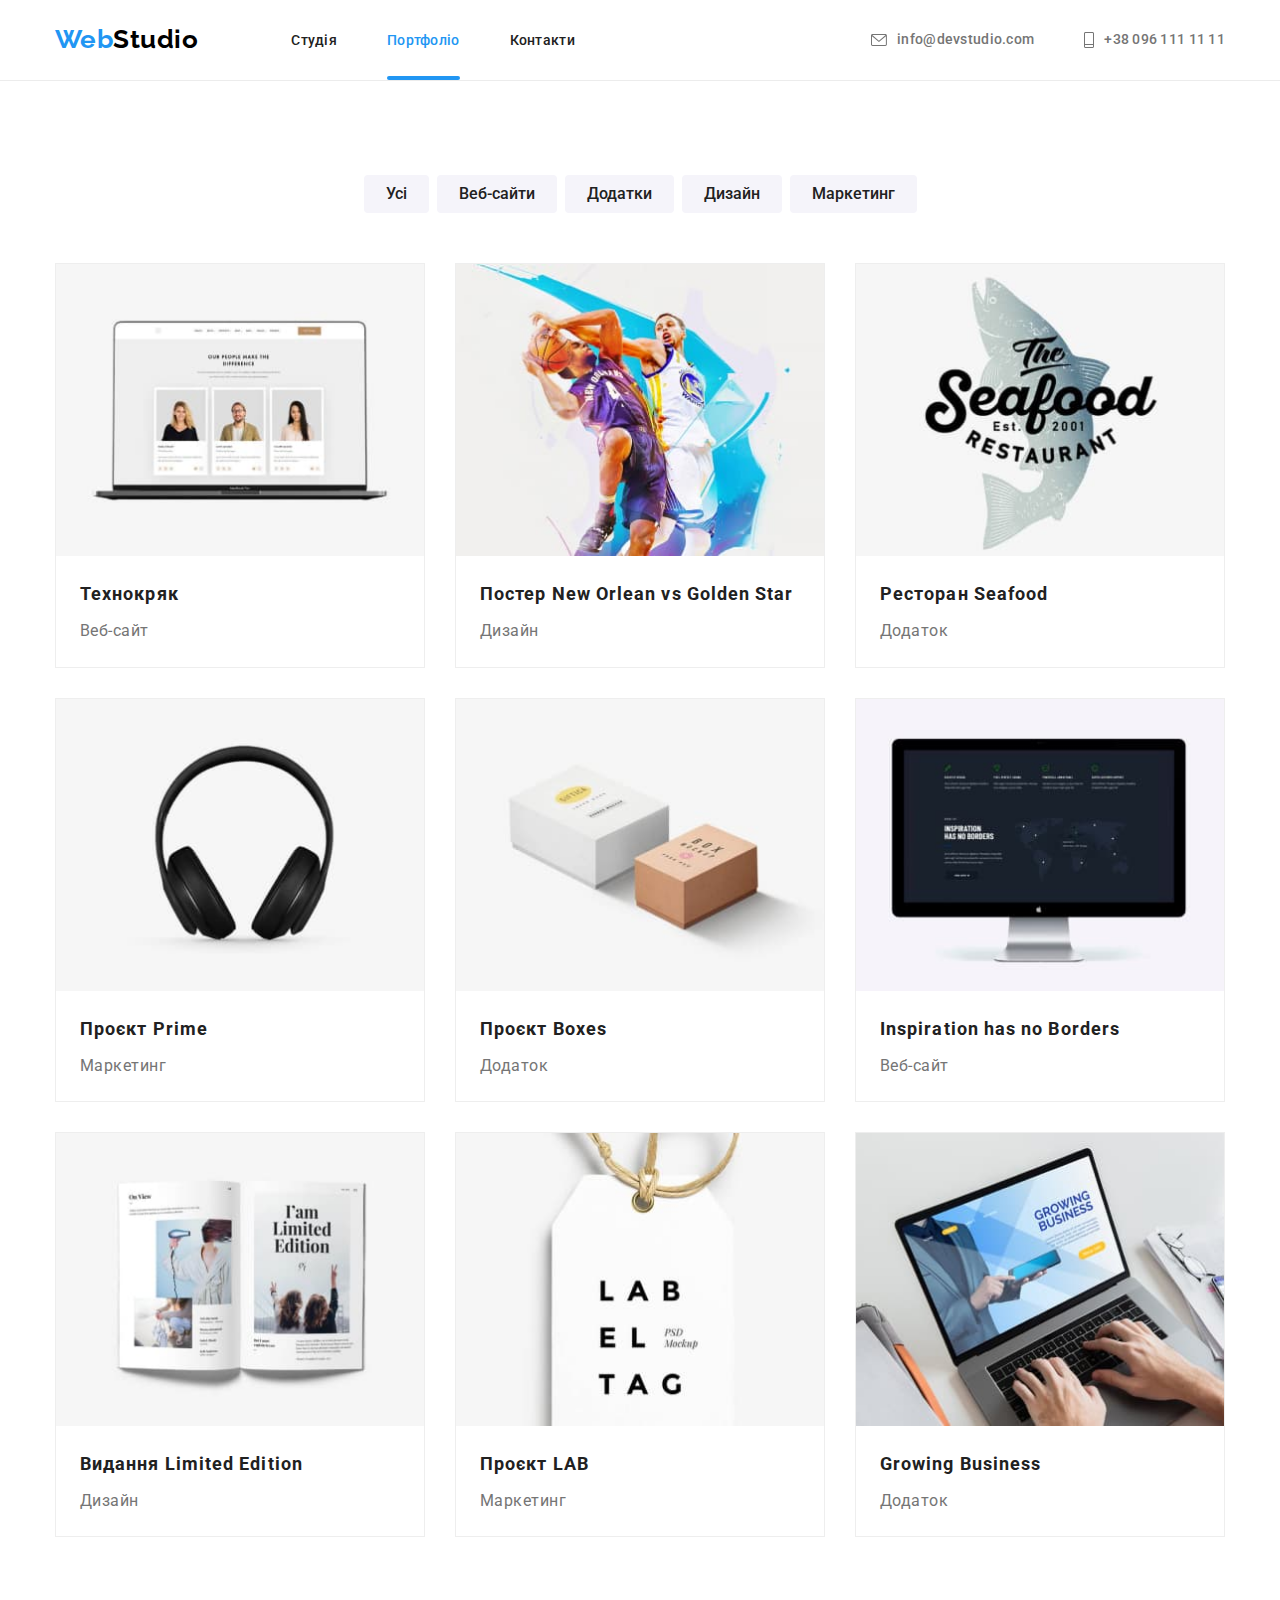
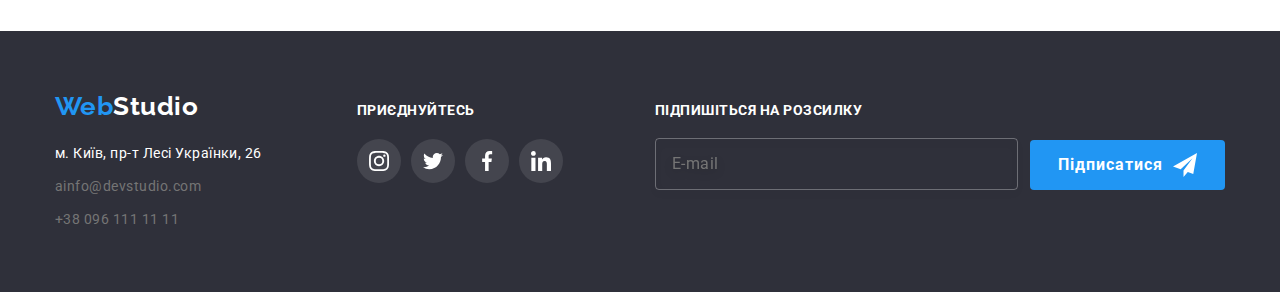
==== commit ddf51de7: "Вносить зміни згідно рекомендацій ментора" ====
--- a/portfolio.html
+++ b/portfolio.html
@@ -17,94 +17,81 @@
   </head>
   <body>
     <header class="header">
-      <div class="container"><div class="header__navigation">
-        <nav class="site-nav">
-          <a href="./index.html" lang="en" class="logo header__logo">
-            <span>Web</span><span class="logo__text-studio">Studio</span>
-          </a>
-          <ul class="site-nav__list">
-            <li class="site-nav__item">
-              <a
-                class="site-nav__link "
-                href="./index.html"
-                >Студія</a
-              >
-            </li>
-            <li class="site-nav__item">
-              <a class="site-nav__link site-nav__link--current" href="./portfolio.html">Портфоліо</a>
-            </li>
-            <li class="site-nav__item">
-              <a class="site-nav__link" href="#">Контакти</a>
+      <div class="container">
+        <div class="header__navigation">
+          <nav class="site-nav">
+            <a href="./index.html" lang="en" class="logo header__logo">
+              <span>Web</span><span class="logo__text-studio">Studio</span>
+            </a>
+            <ul class="site-nav__list">
+              <li class="site-nav__item">
+                <a class="site-nav__link" href="./index.html">Студія</a>
+              </li>
+              <li class="site-nav__item">
+                <a
+                  class="site-nav__link site-nav__link--current"
+                  href="./portfolio.html"
+                  >Портфоліо</a
+                >
+              </li>
+              <li class="site-nav__item">
+                <a class="site-nav__link" href="#">Контакти</a>
+              </li>
+            </ul>
+          </nav>
+          <ul class="contacts">
+            <li class="contacts__item">
+              <a class="contacts__link" href="mailto:info@devstudio.com">
+                <svg class="contacts__icon" width="16px" height="12px">
+                  <use href="./images/icons.svg#icon-envelope"></use>
+                </svg>
+                info@devstudio.com</a
+              >
+            </li>
+            <li class="contacts__item">
+              <a class="contacts__link" href="tel:+380961111111">
+                <svg class="contacts__icon" width="10px" height="16px">
+                  <use href="./images/icons.svg#icon-smartphone"></use>
+                </svg>
+                +38 096 111 11 11</a
+              >
             </li>
           </ul>
-        </nav>
-        <ul class="contacts">
-          <li class="contacts__item">
-            <a class="contacts__link" href="mailto:info@devstudio.com">
-              <svg class="contacts__icon" width="16px" height="12px">
-                <use href="./images/icons.svg#icon-envelope"></use>
-              </svg>
-              info@devstudio.com</a
-            >
-          </li>
-          <li class="contacts__item">
-            <a class="contacts__link" href="tel:+380961111111">
-              <svg class="contacts__icon" width="10px" height="16px">
-                <use href="./images/icons.svg#icon-smartphone"></use>
-              </svg>
-              +38 096 111 11 11</a
-            >
-          </li>
-        </ul>
-      </div></div>
-      
+        </div>
+      </div>
     </header>
     <main>
       <section>
         <div class="container">
           <h1 class="visually-hidden">Портфоліо</h1>
-          <ul class="portfolio-buttons">
-            <li class="portfolio-buttons__item">
-              <button class="portfolio-buttons__filter portfolio-buttons__filter--unusual-padding" type="button">
+          <ul class="filter">
+            <li class="filter__item">
+              <button
+                class="filter__button filter__button--unusual-padding"
+                type="button"
+              >
                 Усі
               </button>
             </li>
-            <li class="portfolio-buttons__item">
-              <button
-                class="portfolio-buttons__filter "
-                type="button"
-              >
-                Веб-сайти
-              </button>
-            </li>
-            <li class="portfolio-buttons__item">
-              <button
-                class="portfolio-buttons__filter "
-                type="button"
-              >
-                Додатки
-              </button>
-            </li>
-            <li class="portfolio-buttons__item">
-              <button
-                class="portfolio-buttons__filter "
-                type="button"
-              >
-                Дизайн
-              </button>
-            </li>
-            <li class="portfolio-buttons__item">
-              <button class="portfolio-buttons__filter " type="button">
-                Маркетинг
-              </button>
+            <li class="filter__item">
+              <button class="filter__button" type="button">Веб-сайти</button>
+            </li>
+            <li class="filter__item">
+              <button class="filter__button" type="button">Додатки</button>
+            </li>
+            <li class="filter__item">
+              <button class="filter__button" type="button">Дизайн</button>
+            </li>
+            <li class="filter__item">
+              <button class="filter__button" type="button">Маркетинг</button>
             </li>
           </ul>
           <ul class="portfolio-list">
-            <li class="portfolio-card">
-              <a class="portfolio-card__link" href="">
-                <div class="portfolio-card__sub">
-                  <div class="portfolio-card__sub-overlay">
-                    <p class="portfolio-card__sub-text">
+            <li class="project">
+              <a class="project__link" href="">
+                <div class="project__sub">
+                  <div class="project__sub-overlay">
+                    <p class="project__sub-text">
                       Ресурс пропонує комплексні пропозиції з різним рівнем
                       функціоналу та сервісів. Все це дозволить відвідувачу
                       отримати вичерпні відомості про компанію чи приватну
@@ -118,17 +105,17 @@
                     height="294"
                   />
                 </div>
-                <div class="portfolio-card__text-wrapper">
-                  <h2 class="portfolio-card__title">Технокряк</h2>
-                  <p class="portfolio-card__text">Веб-сайт</p>
+                <div class="project__text-wrapper">
+                  <h2 class="project__title">Технокряк</h2>
+                  <p class="project__text">Веб-сайт</p>
                 </div>
               </a>
             </li>
-            <li class="portfolio-card">
-              <a class="portfolio-card__link" href="">
-                <div class="portfolio-card__sub">
-                  <div class="portfolio-card__sub-overlay">
-                    <p class="portfolio-card__sub-text">
+            <li class="project">
+              <a class="project__link" href="">
+                <div class="project__sub">
+                  <div class="project__sub-overlay">
+                    <p class="project__sub-text">
                       Ресурс пропонує комплексні пропозиції з різним рівнем
                       функціоналу та сервісів. Все це дозволить відвідувачу
                       отримати вичерпні відомості про компанію чи приватну
@@ -142,19 +129,19 @@
                     height="294"
                   />
                 </div>
-                <div class="portfolio-card__text-wrapper">
-                  <h2 class="portfolio-card__title">
+                <div class="project__text-wrapper">
+                  <h2 class="project__title">
                     Постер <span lang="en">New Orlean vs Golden Star</span>
                   </h2>
-                  <p class="portfolio-card__text">Дизайн</p>
-                </div></a
-              >
-            </li>
-            <li class="portfolio-card">
-              <a class="portfolio-card__link" href=""
-                ><div class="portfolio-card__sub">
-                  <div class="portfolio-card__sub-overlay">
-                    <p class="portfolio-card__sub-text">
+                  <p class="project__text">Дизайн</p>
+                </div></a
+              >
+            </li>
+            <li class="project">
+              <a class="project__link" href=""
+                ><div class="project__sub">
+                  <div class="project__sub-overlay">
+                    <p class="project__sub-text">
                       Ресурс пропонує комплексні пропозиції з різним рівнем
                       функціоналу та сервісів. Все це дозволить відвідувачу
                       отримати вичерпні відомості про компанію чи приватну
@@ -168,19 +155,19 @@
                     height="294"
                   />
                 </div>
-                <div class="portfolio-card__text-wrapper">
-                  <h2 class="portfolio-card__title">
+                <div class="project__text-wrapper">
+                  <h2 class="project__title">
                     Ресторан <span lang="en">Seafood</span>
                   </h2>
-                  <p class="portfolio-card__text">Додаток</p>
-                </div></a
-              >
-            </li>
-            <li class="portfolio-card">
-              <a class="portfolio-card__link" href=""
-                ><div class="portfolio-card__sub">
-                  <div class="portfolio-card__sub-overlay">
-                    <p class="portfolio-card__sub-text">
+                  <p class="project__text">Додаток</p>
+                </div></a
+              >
+            </li>
+            <li class="project">
+              <a class="project__link" href=""
+                ><div class="project__sub">
+                  <div class="project__sub-overlay">
+                    <p class="project__sub-text">
                       Ресурс пропонує комплексні пропозиції з різним рівнем
                       функціоналу та сервісів. Все це дозволить відвідувачу
                       отримати вичерпні відомості про компанію чи приватну
@@ -194,19 +181,19 @@
                     height="294"
                   />
                 </div>
-                <div class="portfolio-card__text-wrapper">
-                  <h2 class="portfolio-card__title">
+                <div class="project__text-wrapper">
+                  <h2 class="project__title">
                     Проєкт <span lang="en">Prime</span>
                   </h2>
-                  <p class="portfolio-card__text">Маркетинг</p>
-                </div></a
-              >
-            </li>
-            <li class="portfolio-card">
-              <a class="portfolio-card__link" href=""
-                ><div class="portfolio-card__sub">
-                  <div class="portfolio-card__sub-overlay">
-                    <p class="portfolio-card__sub-text">
+                  <p class="project__text">Маркетинг</p>
+                </div></a
+              >
+            </li>
+            <li class="project">
+              <a class="project__link" href=""
+                ><div class="project__sub">
+                  <div class="project__sub-overlay">
+                    <p class="project__sub-text">
                       Ресурс пропонує комплексні пропозиції з різним рівнем
                       функціоналу та сервісів. Все це дозволить відвідувачу
                       отримати вичерпні відомості про компанію чи приватну
@@ -221,19 +208,19 @@
                   />
                 </div>
 
-                <div class="portfolio-card__text-wrapper">
-                  <h2 class="portfolio-card__title">
+                <div class="project__text-wrapper">
+                  <h2 class="project__title">
                     Проєкт <span lang="en">Boxes</span>
                   </h2>
-                  <p class="portfolio-card__text">Додаток</p>
-                </div></a
-              >
-            </li>
-            <li class="portfolio-card">
-              <a class="portfolio-card__link" href="">
-                <div class="portfolio-card__sub">
-                  <div class="portfolio-card__sub-overlay">
-                    <p class="portfolio-card__sub-text">
+                  <p class="project__text">Додаток</p>
+                </div></a
+              >
+            </li>
+            <li class="project">
+              <a class="project__link" href="">
+                <div class="project__sub">
+                  <div class="project__sub-overlay">
+                    <p class="project__sub-text">
                       Ресурс пропонує комплексні пропозиції з різним рівнем
                       функціоналу та сервісів. Все це дозволить відвідувачу
                       отримати вичерпні відомості про компанію чи приватну
@@ -247,19 +234,19 @@
                     height="294"
                   />
                 </div>
-                <div class="portfolio-card__text-wrapper">
-                  <h2 class="portfolio-card__title" lang="en">
+                <div class="project__text-wrapper">
+                  <h2 class="project__title" lang="en">
                     Inspiration has no Borders
                   </h2>
-                  <p class="portfolio-card__text">Веб-сайт</p>
-                </div></a
-              >
-            </li>
-            <li class="portfolio-card">
-              <a class="portfolio-card__link" href=""
-                ><div class="portfolio-card__sub">
-                  <div class="portfolio-card__sub-overlay">
-                    <p class="portfolio-card__sub-text">
+                  <p class="project__text">Веб-сайт</p>
+                </div></a
+              >
+            </li>
+            <li class="project">
+              <a class="project__link" href=""
+                ><div class="project__sub">
+                  <div class="project__sub-overlay">
+                    <p class="project__sub-text">
                       Ресурс пропонує комплексні пропозиції з різним рівнем
                       функціоналу та сервісів. Все це дозволить відвідувачу
                       отримати вичерпні відомості про компанію чи приватну
@@ -273,19 +260,19 @@
                     height="294"
                   />
                 </div>
-                <div class="portfolio-card__text-wrapper">
-                  <h2 class="portfolio-card__title">
+                <div class="project__text-wrapper">
+                  <h2 class="project__title">
                     Видання <span lang="en">Limited Edition</span>
                   </h2>
-                  <p class="portfolio-card__text">Дизайн</p>
-                </div></a
-              >
-            </li>
-            <li class="portfolio-card">
-              <a class="portfolio-card__link" href=""
-                ><div class="portfolio-card__sub">
-                  <div class="portfolio-card__sub-overlay">
-                    <p class="portfolio-card__sub-text">
+                  <p class="project__text">Дизайн</p>
+                </div></a
+              >
+            </li>
+            <li class="project">
+              <a class="project__link" href=""
+                ><div class="project__sub">
+                  <div class="project__sub-overlay">
+                    <p class="project__sub-text">
                       Ресурс пропонує комплексні пропозиції з різним рівнем
                       функціоналу та сервісів. Все це дозволить відвідувачу
                       отримати вичерпні відомості про компанію чи приватну
@@ -299,17 +286,17 @@
                     height="294"
                   />
                 </div>
-                <div class="portfolio-card__text-wrapper">
-                  <h2 class="portfolio-card__title">Проєкт <span>LAB</span></h2>
-                  <p class="portfolio-card__text">Маркетинг</p>
-                </div></a
-              >
-            </li>
-            <li class="portfolio-card">
-              <a class="portfolio-card__link" href=""
-                ><div class="portfolio-card__sub">
-                  <div class="portfolio-card__sub-overlay">
-                    <p class="portfolio-card__sub-text">
+                <div class="project__text-wrapper">
+                  <h2 class="project__title">Проєкт <span>LAB</span></h2>
+                  <p class="project__text">Маркетинг</p>
+                </div></a
+              >
+            </li>
+            <li class="project">
+              <a class="project__link" href=""
+                ><div class="project__sub">
+                  <div class="project__sub-overlay">
+                    <p class="project__sub-text">
                       Ресурс пропонує комплексні пропозиції з різним рівнем
                       функціоналу та сервісів. Все це дозволить відвідувачу
                       отримати вичерпні відомості про компанію чи приватну
@@ -323,11 +310,9 @@
                     height="294"
                   />
                 </div>
-                <div class="portfolio-card__text-wrapper">
-                  <h2 class="portfolio-card__title" lang="en">
-                    Growing Business
-                  </h2>
-                  <p class="portfolio-card__text">Додаток</p>
+                <div class="project__text-wrapper">
+                  <h2 class="project__title" lang="en">Growing Business</h2>
+                  <p class="project__text">Додаток</p>
                 </div></a
               >
             </li>
--- a/css/main.min.css
+++ b/css/main.min.css
@@ -1 +1 @@
-@font-face{font-family:"Roboto",sans-serif;src:url("../../fonts/Roboto-Black.woff2") format("woff2"),url("../../fonts/Roboto-Black.woff") format("woff");font-weight:900;font-style:normal;font-display:swap}@font-face{font-family:"Roboto",sans-serif;src:url("../../fonts/Roboto-Bold.woff2") format("woff2"),url("../../fonts/Roboto-Bold.woff") format("woff");font-weight:700;font-style:normal;font-display:swap}@font-face{font-family:"Raleway",sans-serif;src:url("../../fonts/Raleway-Bold.woff2") format("woff2"),url("../../fonts/Raleway-Bold.woff") format("woff");font-weight:700;font-style:normal;font-display:swap}@font-face{font-family:"Roboto",sans-serif;src:url("../../fonts/Roboto-Medium.woff2") format("woff2"),url("../../fonts/Roboto-Medium.woff") format("woff");font-weight:500;font-style:normal;font-display:swap}@font-face{font-family:"Roboto",sans-serif;src:url("../../fonts/Roboto-Regular.woff2") format("woff2"),url("../../fonts/Roboto-Regular.woff") format("woff");font-weight:400;font-style:normal;font-display:swap}.team-section__list,.team-cards__net,.price,.portfolio-list,.portfolio-buttons,.contacts,.site-nav__list,.footer__follow-list,.footer__address-list,.clients,.advantages__list{list-style:none;margin:0px;padding:0px}.visually-hidden{position:absolute;white-space:nowrap;width:1px;height:1px;overflow:hidden;border:0;padding:0;clip:rect(0 0 0 0);-webkit-clip-path:inset(50%);clip-path:inset(50%);margin:-1px}h1,h2,h3,h4,h5,h6,p{margin:0;padding:0}body{background-color:#fff;color:#757575;font-family:"Roboto",sans-serif;letter-spacing:.03em}.container{width:100%;max-width:1200px;margin:0 auto;padding-right:15px;padding-left:15px}img{display:block;max-width:100%;height:auto}.advantages{margin-right:auto;margin-left:auto;padding-top:94px;padding-bottom:94px}.advantages__list{display:flex;gap:30px}.advantages__icon-wrapper{display:flex;align-items:center;justify-content:center;width:100%;height:120px;margin-bottom:30px;background-color:#f5f4fa;border-radius:4px}.advantages__item{width:calc((100% - 90px)/4);margin-right:30px}.advantages__item:last-child{margin-right:0}.advantages__secondary-title{margin-top:0px;margin-bottom:10px;color:#212121;font-weight:700;font-size:14px;line-height:1.14;text-transform:uppercase}.advantages__text{margin:0px;font-size:14px;line-height:1.71}.backdrop{position:fixed;top:0;left:0;width:100vw;height:100vh;transform:scale(1);transition:transform 1000ms cubic-bezier(0.4, 0, 0.2, 1),opacity 1000ms cubic-bezier(0.4, 0, 0.2, 1);background-color:rgba(0,0,0,.2)}.backdrop.is-hidden{transform:scale(0);transition:transform 1000ms cubic-bezier(0.4, 0, 0.2, 1),opacity 1000ms cubic-bezier(0.4, 0, 0.2, 1),visibility 1000ms cubic-bezier(0.4, 0, 0.2, 1)}.button{text-align:center;font-family:"Roboto",sans-serif;font-style:normal;font-weight:700;font-size:16px;line-height:1.9;letter-spacing:.06em;transition:color 250ms cubic-bezier(0.4, 0, 0.2, 1),background-color 250ms cubic-bezier(0.4, 0, 0.2, 1),border-radius 250ms cubic-bezier(0.4, 0, 0.2, 1),box-shadow 250ms cubic-bezier(0.4, 0, 0.2, 1);border:0px solid rgba(0,0,0,0);border-radius:4px;color:#fff;background-color:#2196f3;outline:none;cursor:pointer}.hero__button{padding:10px 32px;margin:auto}.hero__button__button:hover,.hero__button__button:focus{background-color:#188ce8;box-shadow:0px 4px 4px rgba(0,0,0,.15)}.footer__button{display:flex;align-items:center;gap:10px;padding:10px 28px}.footer__button__button:hover,.footer__button__button:focus{background-color:#188ce8;box-shadow:0px 4px 4px rgba(0,0,0,.15)}.button-close{width:30px;height:30px;background:#fff;border:1px solid rgba(0,0,0,.1);border-radius:50%;color:#212121;outline:none;cursor:pointer}.modal__ .button-close{position:absolute;top:8px;right:8px}.button-close__icon{position:absolute;top:50%;left:50%;transform:translate(-50%, -50%);transition:fill 250ms cubic-bezier(0.4, 0, 0.2, 1),translate 250ms cubic-bezier(0.4, 0, 0.2, 1);fill:currentColor}.button-close:hover .button-close__icon,.button-close:focus .button-close__icon{fill:#2196f3}.modal__button{margin:auto;padding:10px 52px}.modal__button__button:hover,.modal__button__button:focus{background:#188ce8;box-shadow:0px 4px 4px rgba(0,0,0,.15)}.clients{display:flex;justify-content:center;gap:30px}.clients__item{width:calc((100% - 150px)/6);height:92px}.clients__link{display:flex;width:100%;height:100%;align-items:center;justify-content:center;border:1px solid #afb1b8;border-radius:4px;color:#afb1b8;transition:color 250ms cubic-bezier(0.4, 0, 0.2, 1),border-color 250ms cubic-bezier(0.4, 0, 0.2, 1)}.clients__icon{fill:currentColor}.clients__link:hover,.clients__link:focus{color:#2196f3;border-color:#2196f3}.footer{padding-top:60px;padding-bottom:60px;background-color:#2f303a}.footer__container{display:flex;align-items:baseline}.footer__address-wrapper{margin-right:70px}.footer__maps-link{padding-right:25px}.footer__maps-link,.footer__contact-link{display:inline-block}.footer__maps-link{transition:color 250ms cubic-bezier(0.4, 0, 0.2, 1);color:#fff;font-style:normal;font-weight:400;font-size:14px;line-height:1.71;text-decoration:none;cursor:pointer}.footer__contact-link{transition:color 250ms cubic-bezier(0.4, 0, 0.2, 1);color:#757575;font-style:normal;font-weight:400;font-size:14px;line-height:1.71;text-decoration:none;cursor:pointer}.footer__address-item:not(:last-child){margin-bottom:9px}.footer__maps-link:hover,.footer__contact-link:hover{color:#2196f3}.footer__maps-link:focus,.footer__contact-link:focus{color:#2196f3}.footer__follow-list{display:flex}.footer__folow-title{margin-top:0;margin-bottom:20px;font-weight:700;font-size:14px;line-height:1.14;text-transform:uppercase;color:#fff}.footer__follow-item{display:flex;width:44px;height:44px}.footer__follow-link{display:flex;width:100%;height:100%;align-items:center;justify-content:center;transition:color 250ms cubic-bezier(0.4, 0, 0.2, 1),background-color 250ms cubic-bezier(0.4, 0, 0.2, 1);border-radius:50%;background-color:rgba(255,255,255,.1);color:#fff;cursor:pointer}.footer__follow-list{display:flex;gap:10px}.footer__follow-icon{fill:currentColor}.footer__follow-link:hover,.footer__follow-link:focus{color:#fff;background-color:#2196f3}.footer__subscribe{display:flex;align-items:flex-end;justify-content:flex-end;gap:12px;margin-left:auto}.footer__subscribe-title{margin-bottom:20px;font-weight:700;font-size:14px;line-height:16px;text-transform:uppercase;color:#fff}.footer__subscribe-block{width:570px;margin-left:auto}.footer__subscribe-label{width:100%}.footer__subscribe-email{padding:15px 16px 15px 16px;width:100%;transition:border-color 250ms cubic-bezier(0.4, 0, 0.2, 1);background-color:rgba(0,0,0,0);font-size:16px;line-height:1.25;letter-spacing:.03em;color:var(--primary-white-color);border:1px solid rgba(255,255,255,.3);filter:drop-shadow(0px 4px 4px rgba(0, 0, 0, 0.15));border-radius:4px;outline:none}.footer__subscribe-email:hover,.footer__subscribe-email:focus{border-color:#2196f3}.footer__subscribe-icon{fill:currentColor}.header{border-bottom:1px solid #ececec}.header__navigation{display:flex}.site-nav{display:flex;align-items:center}.site-nav__list{display:flex;align-items:center}.site-nav__item:not(:last-child){margin-right:50px}.site-nav__link{position:relative;padding-top:32px;padding-bottom:32px;transition:color 250ms cubic-bezier(0.4, 0, 0.2, 1);color:#212121;font-family:"Roboto",sans-serif;font-weight:500;font-size:14px;line-height:1.14;letter-spacing:.02em;text-decoration:none;cursor:pointer}.site-nav__link:hover,.site-nav__link:focus{color:#2196f3}.site-nav__link--current{color:#2196f3}.site-nav__link--current:after{position:absolute;bottom:0;display:block;content:"";width:100%;height:4px;background-color:#2196f3;border-radius:2px}.contacts{display:flex;margin:0px;margin-left:auto;align-items:center}.contacts__item:not(:last-child){margin-right:50px}.contacts__link{display:flex;align-items:center;gap:10px;width:100%;height:100%;padding-top:32px;padding-bottom:32px;transition:color 250ms cubic-bezier(0.4, 0, 0.2, 1);color:#757575;font-weight:500;font-size:14px;line-height:1.14;letter-spacing:.02em;text-decoration:none;cursor:pointer}.contacts__icon{fill:currentColor}.contacts__link:hover,.contacts__link:focus{color:#2196f3}.hero{margin-right:auto;margin-left:auto;width:100%;max-width:1600px;padding-top:200px;padding-bottom:200px;background-color:#2f303a;background-image:linear-gradient(rgba(47, 48, 58, 0.4), rgba(47, 48, 58, 0.4)),url(../images/herobg.jpg);background-repeat:no-repeat;background-position:center;text-align:center}.hero__title{height:120px;width:696px;margin:0 auto;margin-bottom:30px;color:#fff;font-weight:900;font-size:44px;line-height:1.36;letter-spacing:.06em;text-transform:uppercase}.logo{display:inline-block;font-family:"Raleway",sans-serif;font-weight:700;font-size:26px;line-height:1.19;color:#2196f3;text-decoration:none;cursor:pointer}.logo__text-studio{color:#000}.logo__text-studio--white{color:#fff}.header__logo{padding-top:24px;padding-bottom:25px;margin-right:93px}.footer__logo{margin-bottom:20px}.modal{position:absolute;top:50%;left:50%;transform:translate(-50%, -50%);width:528px;height:581px;padding:40px;background:#fff;box-shadow:0px 1px 3px rgba(0,0,0,.12),0px 1px 1px rgba(0,0,0,.14),0px 2px 1px rgba(0,0,0,.2);border-radius:4px}.modal__form{display:flex;flex-direction:column}.modal__title{margin-bottom:12px;font-weight:700;font-size:20px;line-height:1.15;text-align:center;color:#212121}.modal__label{margin-bottom:10px;font-size:12px;line-height:1.16;letter-spacing:.01em;color:#757575}.modal__label-comment{margin-bottom:20px;font-size:12px;line-height:1.16;letter-spacing:.01em;color:#757575}.modal__input{width:100%;height:40px;padding-right:12px;padding-left:42px;transition:fill 250ms cubic-bezier(0.4, 0, 0.2, 1),border-color 250ms cubic-bezier(0.4, 0, 0.2, 1);border:1px solid rgba(33,33,33,.2);border-radius:4px;outline:none}.modal__input-wrapper{position:relative;display:block;width:100%;margin-top:4px}.modal__input-icon{position:absolute;top:50%;left:12px;transform:translateY(-50%);transition:fill 250ms cubic-bezier(0.4, 0, 0.2, 1),border-color 250ms cubic-bezier(0.4, 0, 0.2, 1)}.modal__input:focus,.modal__input:focus+.modal__input-icon{border-color:#2196f3;fill:#2196f3}.modal__comment{display:block;width:100%;height:120px;margin-top:4px;padding:12px 16px;resize:none;transition:fill 250ms cubic-bezier(0.4, 0, 0.2, 1),border-color 250ms cubic-bezier(0.4, 0, 0.2, 1);border:1px solid rgba(33,33,33,.2);border-radius:4px;outline:none}.modal__comment:focus{border-color:#2196f3;fill:#2196f3}.modal__comment:-moz-placeholder-shown{color:rgba(117,117,117,.5)}.modal__comment:-ms-input-placeholder{color:rgba(117,117,117,.5)}.modal__comment:placeholder-shown{color:rgba(117,117,117,.5)}.modal__checkbox-label{display:flex;align-items:center;justify-content:center;gap:7px;margin-bottom:30px;font-size:14px;line-height:1.71;color:#757575}.modal__checkbox{-webkit-appearance:none;-moz-appearance:none;appearance:none}.modal__checbox-castom{position:relative;display:flex;justify-content:center;align-items:center;width:16px;height:15px;border:2px solid #212121;transition:background-color 250ms cubic-bezier(0.4, 0, 0.2, 1),border-color 250ms cubic-bezier(0.4, 0, 0.2, 1);border-radius:2px;cursor:pointer}.modal__checkbox-icon{fill:#fff;border-radius:2px}.modal__checkbox:checked+.modal__checbox-castom{background-color:#2196f3;border-color:rgba(0,0,0,0)}.modal__checkbox-link{color:#2196f3;text-decoration:underline;outline:none}.modal__checkbox-link:focus{border:1px solid #2196f3;border-radius:2px;z-index:1}.is-hidden{visibility:hidden;opacity:0;pointer-events:none}.portfolio-buttons{display:flex;justify-content:center;gap:8px;margin-bottom:50px;background:#fff}.portfolio-buttons__filter{padding:6px 22px;text-align:center;font-family:"Roboto",sans-serif;font-style:normal;font-family:inherit;font-weight:500;font-size:16px;line-height:1.62;transition:color 250ms cubic-bezier(0.4, 0, 0.2, 1),background-color 250ms cubic-bezier(0.4, 0, 0.2, 1),border-radius 250ms cubic-bezier(0.4, 0, 0.2, 1),box-shadow 250ms cubic-bezier(0.4, 0, 0.2, 1);border:0px solid rgba(0,0,0,0);border-radius:4px;color:#212121;background-color:#f5f4fa;outline:none;cursor:pointer}.portfolio-buttons__filter--unusual-padding{padding-right:25px;padding-left:25px}.portfolio-buttons__filter:hover,.portfolio-buttons__filter:focus{color:#fff;background-color:#2196f3;border-radius:4px;box-shadow:0px 3px 1px rgba(0,0,0,.1),0px 1px 2px rgba(0,0,0,.08),0px 2px 2px rgba(0,0,0,.12)}.portfolio-card{position:relative;width:calc((100% - 60px)/3);border:1px solid #eee}.portfolio-card__link{display:block;text-decoration:none;color:inherit;transition:box-shadow 250ms cubic-bezier(0.4, 0, 0.2, 1)}.portfolio-card__sub{position:relative;overflow:hidden}.portfolio-card__sub-overlay{position:absolute;transform:translateY(101%);transition:transform 250ms cubic-bezier(0.4, 0, 0.2, 1),opacity 250ms cubic-bezier(0.4, 0, 0.2, 1);opacity:0;pointer-events:none;width:100%;height:100%;padding:63px 24px;background-color:rgba(33,150,243,.9)}.portfolio-card__sub-text{font-size:18px;line-height:1.5;color:#fff}.portfolio-card__link:hover .portfolio-card__sub-overlay,.portfolio-card__link:focus .portfolio-card__sub-overlay{transform:translate(0);opacity:1}.portfolio-card__link:hover,.portfolio-card__link:focus{box-shadow:0px 1px 1px rgba(0,0,0,.12),0px 4px 4px rgba(0,0,0,.06),1px 4px 6px rgba(0,0,0,.16)}.portfolio-card:not(:nth-child(3n)){margin-right:30px}.portfolio-card:not(:nth-last-child(-n+3)){margin-bottom:30px}.portfolio-card__title{margin-top:0px;margin-bottom:4px;color:#212121;font-weight:700;font-size:18px;line-height:2;letter-spacing:.06em}.portfolio-card__text{margin:0px;font-size:16px;line-height:1.9}.portfolio-card__text-wrapper{padding:20px 24px}.portfolio-list{display:flex;flex-wrap:wrap}.price-section{padding-top:0}.price{display:flex}.price__item{position:relative;width:calc((100% - 60px)/3)}.price__item:not(:last-child){margin-right:30px}.price__title-wrapper{position:absolute;bottom:0;display:flex;justify-content:center;align-items:center;width:100%;height:70px;color:#fff;background:rgba(47,48,58,.8)}.price__title{font-style:normal;font-weight:700;font-size:14px;line-height:1.14;text-transform:uppercase}section{margin-right:auto;margin-left:auto;padding-top:94px;padding-bottom:94px}.section-title{margin-top:0px;margin-bottom:50px;color:#212121;font-weight:700;font-size:36px;line-height:1.17;text-align:center}.team-cards{background:#fff;width:calc((100% - 90px)/4);box-shadow:0px 1px 3px rgba(0,0,0,.12),0px 1px 1px rgba(0,0,0,.14),0px 2px 1px rgba(0,0,0,.2);border-radius:0px 0px 4px 4px}.team-cards:not(:last-child){margin-right:30px}.team-cards__text-wrapper{padding-top:30px;padding-bottom:30px;text-align:center}.team-cards__title{margin-top:0px;margin-bottom:10px;color:#212121;font-weight:500;font-size:16px;line-height:1.19;text-align:center}.team-cards__text{margin:16px;font-size:16px;line-height:1.19;text-align:center}.team-cards__net{display:flex;justify-content:center;gap:10px}.team-cards__link{display:flex;width:44px;height:44px;align-items:center;justify-content:center;border-radius:50%;color:#afb1b8;cursor:pointer;transition:color 250ms cubic-bezier(0.4, 0, 0.2, 1),background-color 250ms cubic-bezier(0.4, 0, 0.2, 1)}.team-cards__icon{fill:currentColor}.team-cards__link:hover,.team-cards__link:focus{color:#fff;background-color:#2196f3}.team-section{background-color:#f5f4fa}.team-section__list{display:flex}/*# sourceMappingURL=main.min.css.map */+@font-face{font-family:"Roboto",sans-serif;src:url("../../fonts/Roboto-Black.woff2") format("woff2"),url("../../fonts/Roboto-Black.woff") format("woff");font-weight:900;font-style:normal;font-display:swap}@font-face{font-family:"Roboto",sans-serif;src:url("../../fonts/Roboto-Bold.woff2") format("woff2"),url("../../fonts/Roboto-Bold.woff") format("woff");font-weight:700;font-style:normal;font-display:swap}@font-face{font-family:"Raleway",sans-serif;src:url("../../fonts/Raleway-Bold.woff2") format("woff2"),url("../../fonts/Raleway-Bold.woff") format("woff");font-weight:700;font-style:normal;font-display:swap}@font-face{font-family:"Roboto",sans-serif;src:url("../../fonts/Roboto-Medium.woff2") format("woff2"),url("../../fonts/Roboto-Medium.woff") format("woff");font-weight:500;font-style:normal;font-display:swap}@font-face{font-family:"Roboto",sans-serif;src:url("../../fonts/Roboto-Regular.woff2") format("woff2"),url("../../fonts/Roboto-Regular.woff") format("woff");font-weight:400;font-style:normal;font-display:swap}.team-section__list,.team-cards__net,.price,.portfolio-list,.contacts,.site-nav__list,.footer__follow-list,.footer__address-list,.filter,.clients,.advantages__list{list-style:none;margin:0px;padding:0px}.visually-hidden{position:absolute;white-space:nowrap;width:1px;height:1px;overflow:hidden;border:0;padding:0;clip:rect(0 0 0 0);-webkit-clip-path:inset(50%);clip-path:inset(50%);margin:-1px}h1,h2,h3,h4,h5,h6,p{margin:0;padding:0}body{background-color:#fff;color:#757575;font-family:"Roboto",sans-serif;letter-spacing:.03em}.container{width:100%;max-width:1200px;margin:0 auto;padding-right:15px;padding-left:15px}img{display:block;max-width:100%;height:auto}.advantages{margin-right:auto;margin-left:auto;padding-top:94px;padding-bottom:94px}.advantages__list{display:flex;gap:30px}.advantages__icon-wrapper{display:flex;align-items:center;justify-content:center;width:100%;height:120px;margin-bottom:30px;background-color:#f5f4fa;border-radius:4px}.advantages__item{width:calc((100% - 90px)/4);margin-right:30px}.advantages__item:last-child{margin-right:0}.advantages__secondary-title{margin-top:0px;margin-bottom:10px;color:#212121;font-weight:700;font-size:14px;line-height:1.14;text-transform:uppercase}.advantages__text{margin:0px;font-size:14px;line-height:1.71}.backdrop{position:fixed;top:0;left:0;width:100vw;height:100vh;transform:scale(1);transition:transform 1000ms cubic-bezier(0.4, 0, 0.2, 1),opacity 1000ms cubic-bezier(0.4, 0, 0.2, 1);background-color:rgba(0,0,0,.2)}.backdrop.is-hidden{transform:scale(0);transition:transform 1000ms cubic-bezier(0.4, 0, 0.2, 1),opacity 1000ms cubic-bezier(0.4, 0, 0.2, 1),visibility 1000ms cubic-bezier(0.4, 0, 0.2, 1)}.button{text-align:center;font-family:"Roboto",sans-serif;font-style:normal;font-weight:700;font-size:16px;line-height:1.9;letter-spacing:.06em;transition:color 250ms cubic-bezier(0.4, 0, 0.2, 1),background-color 250ms cubic-bezier(0.4, 0, 0.2, 1),border-radius 250ms cubic-bezier(0.4, 0, 0.2, 1),box-shadow 250ms cubic-bezier(0.4, 0, 0.2, 1);border:0px solid rgba(0,0,0,0);border-radius:4px;color:#fff;background-color:#2196f3;outline:none;cursor:pointer}.button:hover,.button:focus{background-color:#188ce8;box-shadow:0px 4px 4px rgba(0,0,0,.15)}.hero__button{padding:10px 32px;margin:auto}.footer__button{display:flex;align-items:center;gap:10px;padding:10px 28px}.footer__button__button:hover,.footer__button__button:focus{background-color:#188ce8;box-shadow:0px 4px 4px rgba(0,0,0,.15)}.modal__button-close{position:absolute;top:8px;right:8px}.button-close{width:30px;height:30px;background:#fff;border:1px solid rgba(0,0,0,.1);border-radius:50%;color:#212121;outline:none;cursor:pointer}.button-close__icon{position:absolute;top:50%;left:50%;transform:translate(-50%, -50%);transition:fill 250ms cubic-bezier(0.4, 0, 0.2, 1),translate 250ms cubic-bezier(0.4, 0, 0.2, 1);fill:currentColor}.button-close:hover .button-close__icon,.button-close:focus .button-close__icon{fill:#2196f3}.modal__button{margin:auto;padding:10px 52px}.modal__button__button:hover,.modal__button__button:focus{background:#188ce8;box-shadow:0px 4px 4px rgba(0,0,0,.15)}.clients{display:flex;justify-content:center;gap:30px}.clients__item{width:calc((100% - 150px)/6);height:92px}.clients__link{display:flex;width:100%;height:100%;align-items:center;justify-content:center;border:1px solid #afb1b8;border-radius:4px;color:#afb1b8;transition:color 250ms cubic-bezier(0.4, 0, 0.2, 1),border-color 250ms cubic-bezier(0.4, 0, 0.2, 1)}.clients__link:hover,.clients__link:focus{color:#2196f3;border-color:#2196f3}.clients__icon{fill:currentColor}.filter{display:flex;justify-content:center;gap:8px;margin-bottom:50px;background:#fff}.filter__button{padding:6px 22px;text-align:center;font-family:"Roboto",sans-serif;font-style:normal;font-family:inherit;font-weight:500;font-size:16px;line-height:1.62;transition:color 250ms cubic-bezier(0.4, 0, 0.2, 1),background-color 250ms cubic-bezier(0.4, 0, 0.2, 1),border-radius 250ms cubic-bezier(0.4, 0, 0.2, 1),box-shadow 250ms cubic-bezier(0.4, 0, 0.2, 1);border:0px solid rgba(0,0,0,0);border-radius:4px;color:#212121;background-color:#f5f4fa;outline:none;cursor:pointer}.filter__button:hover,.filter__button:focus{color:#fff;background-color:#2196f3;border-radius:4px;box-shadow:0px 3px 1px rgba(0,0,0,.1),0px 1px 2px rgba(0,0,0,.08),0px 2px 2px rgba(0,0,0,.12)}.filter__button:hover--unusual-padding,.filter__button:focus--unusual-padding{padding-right:25px;padding-left:25px}.footer{padding-top:60px;padding-bottom:60px;background-color:#2f303a}.footer__container{display:flex;align-items:baseline}.footer__address-wrapper{margin-right:70px}.footer__maps-link{padding-right:25px}.footer__maps-link,.footer__contact-link{display:inline-block}.footer__maps-link{transition:color 250ms cubic-bezier(0.4, 0, 0.2, 1);color:#fff;font-style:normal;font-weight:400;font-size:14px;line-height:1.71;text-decoration:none;cursor:pointer}.footer__maps-link:hover,.footer__maps-link:focus{color:#2196f3}.footer__contact-link{transition:color 250ms cubic-bezier(0.4, 0, 0.2, 1);color:#757575;font-style:normal;font-weight:400;font-size:14px;line-height:1.71;text-decoration:none;cursor:pointer}.footer__contact-link:hover,.footer__contact-link:focus{color:#2196f3}.footer__address-item:not(:last-child){margin-bottom:9px}.footer__follow-list{display:flex}.footer__folow-title{margin-top:0;margin-bottom:20px;font-weight:700;font-size:14px;line-height:1.14;text-transform:uppercase;color:#fff}.footer__follow-item{display:flex;width:44px;height:44px}.footer__follow-link{display:flex;width:100%;height:100%;align-items:center;justify-content:center;transition:color 250ms cubic-bezier(0.4, 0, 0.2, 1),background-color 250ms cubic-bezier(0.4, 0, 0.2, 1);border-radius:50%;background-color:rgba(255,255,255,.1);color:#fff;cursor:pointer}.footer__follow-link:hover,.footer__follow-link:focus{color:#fff;background-color:#2196f3}.footer__follow-list{display:flex;gap:10px}.footer__follow-icon{fill:currentColor}.footer__subscribe{display:flex;align-items:flex-end;justify-content:flex-end;gap:12px;margin-left:auto}.footer__subscribe-title{margin-bottom:20px;font-weight:700;font-size:14px;line-height:16px;text-transform:uppercase;color:#fff}.footer__subscribe-block{width:570px;margin-left:auto}.footer__subscribe-label{width:100%}.footer__subscribe-email{padding:15px 16px 15px 16px;width:100%;transition:border-color 250ms cubic-bezier(0.4, 0, 0.2, 1);background-color:rgba(0,0,0,0);font-size:16px;line-height:1.25;letter-spacing:.03em;color:var(--primary-white-color);border:1px solid rgba(255,255,255,.3);filter:drop-shadow(0px 4px 4px rgba(0, 0, 0, 0.15));border-radius:4px;outline:none}.footer__subscribe-email:hover,.footer__subscribe-email:focus{border-color:#2196f3}.footer__subscribe-icon{fill:currentColor}.header{border-bottom:1px solid #ececec}.header__navigation{display:flex}.site-nav{display:flex;align-items:center}.site-nav__list{display:flex;align-items:center}.site-nav__item:not(:last-child){margin-right:50px}.site-nav__link{position:relative;padding-top:32px;padding-bottom:32px;transition:color 250ms cubic-bezier(0.4, 0, 0.2, 1);color:#212121;font-family:"Roboto",sans-serif;font-weight:500;font-size:14px;line-height:1.14;letter-spacing:.02em;text-decoration:none;cursor:pointer}.site-nav__link:hover,.site-nav__link:focus{color:#2196f3}.site-nav__link--current{color:#2196f3}.site-nav__link--current:after{position:absolute;bottom:0;display:block;content:"";width:100%;height:4px;background-color:#2196f3;border-radius:2px}.contacts{display:flex;margin:0px;margin-left:auto;align-items:center}.contacts__item:not(:last-child){margin-right:50px}.contacts__link{display:flex;align-items:center;gap:10px;width:100%;height:100%;padding-top:32px;padding-bottom:32px;transition:color 250ms cubic-bezier(0.4, 0, 0.2, 1);color:#757575;font-weight:500;font-size:14px;line-height:1.14;letter-spacing:.02em;text-decoration:none;cursor:pointer}.contacts__link:hover,.contacts__link:focus{color:#2196f3}.contacts__icon{fill:currentColor}.hero{margin-right:auto;margin-left:auto;width:100%;max-width:1600px;padding-top:200px;padding-bottom:200px;background-color:#2f303a;background-image:linear-gradient(rgba(47, 48, 58, 0.4), rgba(47, 48, 58, 0.4)),url(../images/herobg.jpg);background-repeat:no-repeat;background-position:center;text-align:center}.hero__title{height:120px;width:696px;margin:0 auto;margin-bottom:30px;color:#fff;font-weight:900;font-size:44px;line-height:1.36;letter-spacing:.06em;text-transform:uppercase}.logo{display:inline-block;font-family:"Raleway",sans-serif;font-weight:700;font-size:26px;line-height:1.19;color:#2196f3;text-decoration:none;cursor:pointer}.logo__text-studio{color:#000}.logo__text-studio--white{color:#fff}.header__logo{padding-top:24px;padding-bottom:25px;margin-right:93px}.footer__logo{margin-bottom:20px}.modal{position:absolute;top:50%;left:50%;transform:translate(-50%, -50%);width:528px;height:581px;padding:40px;background:#fff;box-shadow:0px 1px 3px rgba(0,0,0,.12),0px 1px 1px rgba(0,0,0,.14),0px 2px 1px rgba(0,0,0,.2);border-radius:4px}.modal__form{display:flex;flex-direction:column}.modal__title{margin-bottom:12px;font-weight:700;font-size:20px;line-height:1.15;text-align:center;color:#212121}.modal__label{margin-bottom:10px;font-size:12px;line-height:1.16;letter-spacing:.01em;color:#757575}.modal__label-comment{margin-bottom:20px;font-size:12px;line-height:1.16;letter-spacing:.01em;color:#757575}.modal__input{width:100%;height:40px;padding-right:12px;padding-left:42px;transition:fill 250ms cubic-bezier(0.4, 0, 0.2, 1),border-color 250ms cubic-bezier(0.4, 0, 0.2, 1);border:1px solid rgba(33,33,33,.2);border-radius:4px;outline:none}.modal__input-wrapper{position:relative;display:block;width:100%;margin-top:4px}.modal__input-icon{position:absolute;top:50%;left:12px;transform:translateY(-50%);transition:fill 250ms cubic-bezier(0.4, 0, 0.2, 1),border-color 250ms cubic-bezier(0.4, 0, 0.2, 1)}.modal__input:focus,.modal__input:focus+.modal__input-icon{border-color:#2196f3;fill:#2196f3}.modal__comment{display:block;width:100%;height:120px;margin-top:4px;padding:12px 16px;resize:none;transition:fill 250ms cubic-bezier(0.4, 0, 0.2, 1),border-color 250ms cubic-bezier(0.4, 0, 0.2, 1);border:1px solid rgba(33,33,33,.2);border-radius:4px;outline:none}.modal__comment:focus{border-color:#2196f3;fill:#2196f3}.modal__comment:-moz-placeholder-shown{color:rgba(117,117,117,.5)}.modal__comment:-ms-input-placeholder{color:rgba(117,117,117,.5)}.modal__comment:placeholder-shown{color:rgba(117,117,117,.5)}.modal__checkbox-label{display:flex;align-items:center;justify-content:center;gap:7px;margin-bottom:30px;font-size:14px;line-height:1.71;color:#757575}.modal__checkbox{-webkit-appearance:none;-moz-appearance:none;appearance:none}.modal__checbox-castom{position:relative;display:flex;justify-content:center;align-items:center;width:16px;height:15px;border:2px solid #212121;transition:background-color 250ms cubic-bezier(0.4, 0, 0.2, 1),border-color 250ms cubic-bezier(0.4, 0, 0.2, 1);border-radius:2px;cursor:pointer}.modal__checkbox:checked+.modal__checbox-castom{background-color:#2196f3;border-color:rgba(0,0,0,0)}.modal__checkbox-icon{fill:#fff;border-radius:2px}.modal__checkbox-link{color:#2196f3;text-decoration:underline;outline:none}.modal__checkbox-link:focus{border:1px solid #2196f3;border-radius:2px;z-index:1}.is-hidden{visibility:hidden;opacity:0;pointer-events:none}.portfolio-list{display:flex;flex-wrap:wrap}.price-section{padding-top:0}.price{display:flex}.price__item{position:relative;width:calc((100% - 60px)/3)}.price__item:not(:last-child){margin-right:30px}.price__title-wrapper{position:absolute;bottom:0;display:flex;justify-content:center;align-items:center;width:100%;height:70px;color:#fff;background:rgba(47,48,58,.8)}.price__title{font-style:normal;font-weight:700;font-size:14px;line-height:1.14;text-transform:uppercase}.project{position:relative;width:calc((100% - 60px)/3);border:1px solid #eee}.project__link{display:block;text-decoration:none;color:inherit;transition:box-shadow 250ms cubic-bezier(0.4, 0, 0.2, 1)}.project__link:hover,.project__link:focus{box-shadow:0px 1px 1px rgba(0,0,0,.12),0px 4px 4px rgba(0,0,0,.06),1px 4px 6px rgba(0,0,0,.16)}.project__sub{position:relative;overflow:hidden}.project__sub-overlay{position:absolute;transform:translateY(101%);transition:transform 250ms cubic-bezier(0.4, 0, 0.2, 1),opacity 250ms cubic-bezier(0.4, 0, 0.2, 1);opacity:0;pointer-events:none;width:100%;height:100%;padding:63px 24px;background-color:rgba(33,150,243,.9)}.project__sub-text{font-size:18px;line-height:1.5;color:#fff}.project__link:hover .project__sub-overlay,.project__link:focus .project__sub-overlay{transform:translate(0);opacity:1}.project:not(:nth-child(3n)){margin-right:30px}.project:not(:nth-last-child(-n+3)){margin-bottom:30px}.project__title{margin-top:0px;margin-bottom:4px;color:#212121;font-weight:700;font-size:18px;line-height:2;letter-spacing:.06em}.project__text{margin:0px;font-size:16px;line-height:1.9}.project__text-wrapper{padding:20px 24px}section{margin-right:auto;margin-left:auto;padding-top:94px;padding-bottom:94px}.section-title{margin-top:0px;margin-bottom:50px;color:#212121;font-weight:700;font-size:36px;line-height:1.17;text-align:center}.team-cards{background:#fff;width:calc((100% - 90px)/4);box-shadow:0px 1px 3px rgba(0,0,0,.12),0px 1px 1px rgba(0,0,0,.14),0px 2px 1px rgba(0,0,0,.2);border-radius:0px 0px 4px 4px}.team-cards:not(:last-child){margin-right:30px}.team-cards__text-wrapper{padding-top:30px;padding-bottom:30px;text-align:center}.team-cards__title{margin-top:0px;margin-bottom:10px;color:#212121;font-weight:500;font-size:16px;line-height:1.19;text-align:center}.team-cards__text{margin:16px;font-size:16px;line-height:1.19;text-align:center}.team-cards__net{display:flex;justify-content:center;gap:10px}.team-cards__link{display:flex;width:44px;height:44px;align-items:center;justify-content:center;border-radius:50%;color:#afb1b8;cursor:pointer;transition:color 250ms cubic-bezier(0.4, 0, 0.2, 1),background-color 250ms cubic-bezier(0.4, 0, 0.2, 1)}.team-cards__link:hover,.team-cards__link:focus{color:#fff;background-color:#2196f3}.team-cards__icon{fill:currentColor}.team-section{background-color:#f5f4fa}.team-section__list{display:flex}/*# sourceMappingURL=main.min.css.map */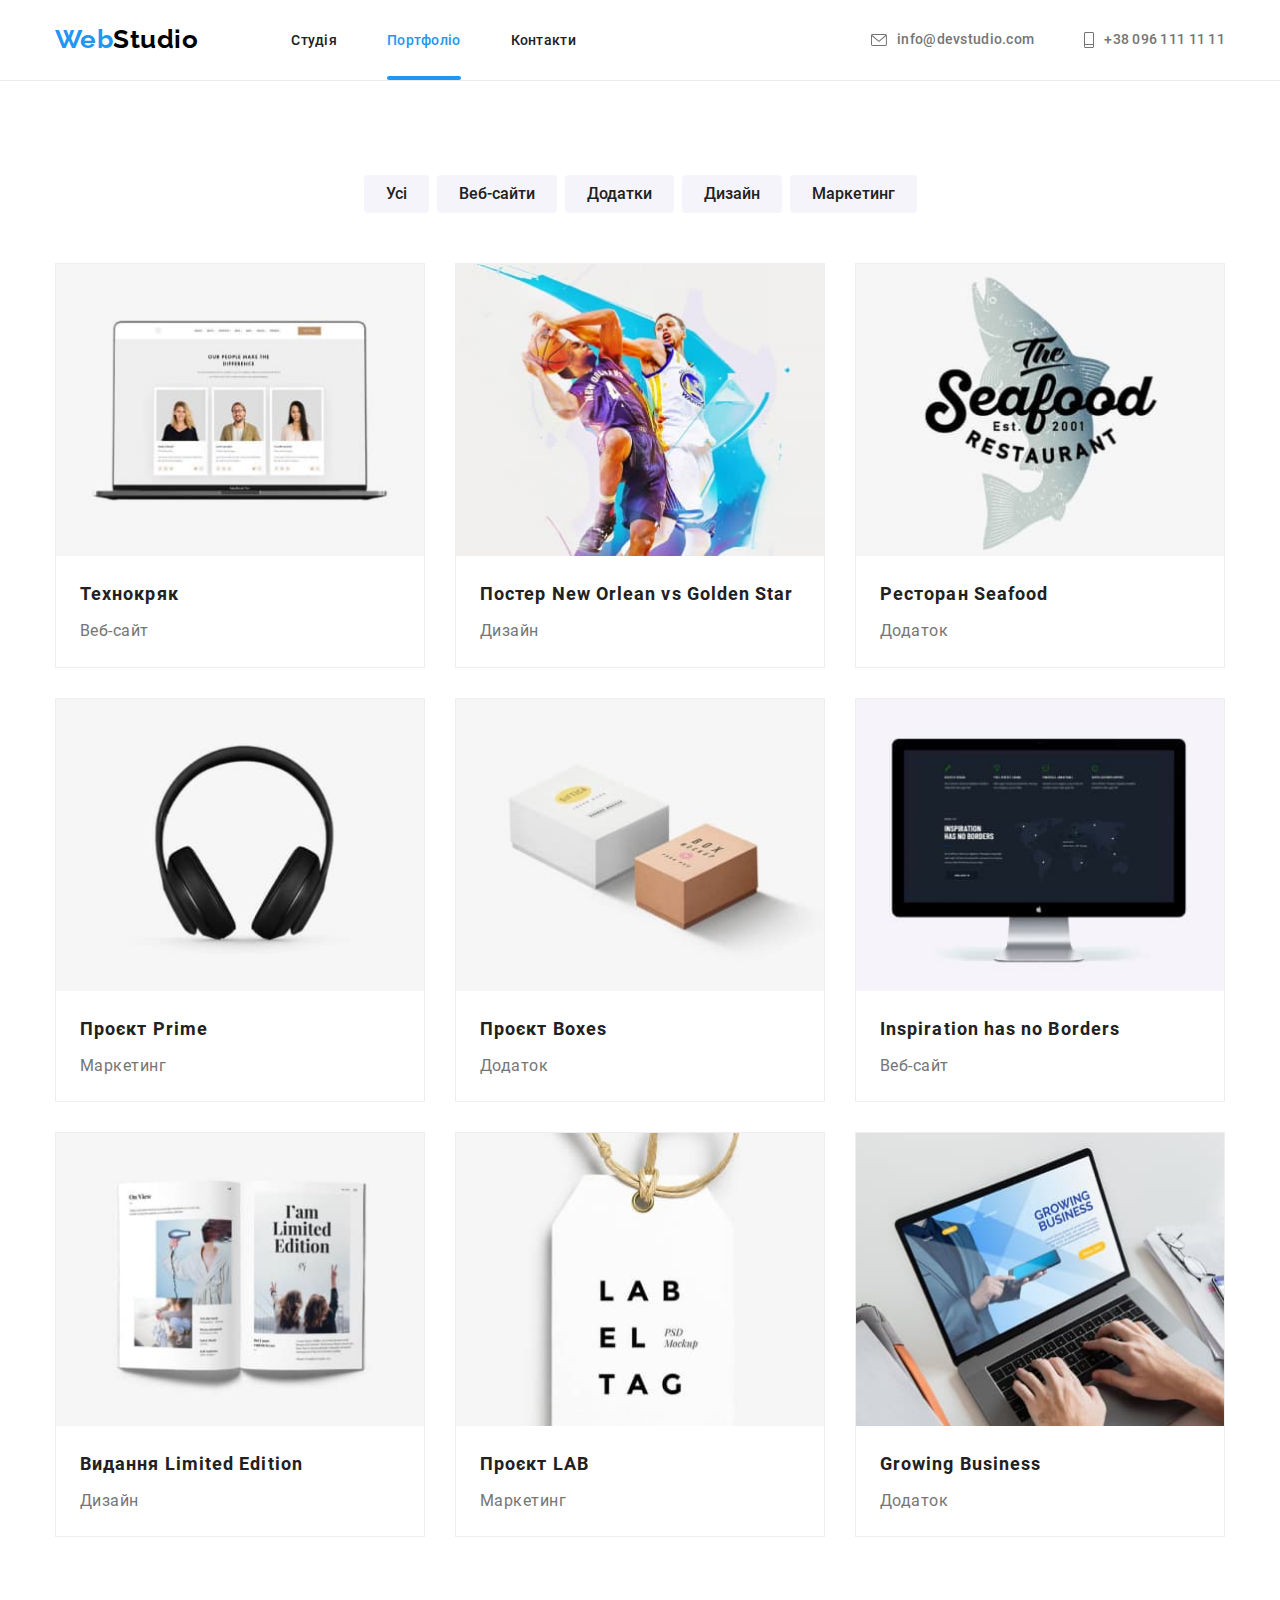
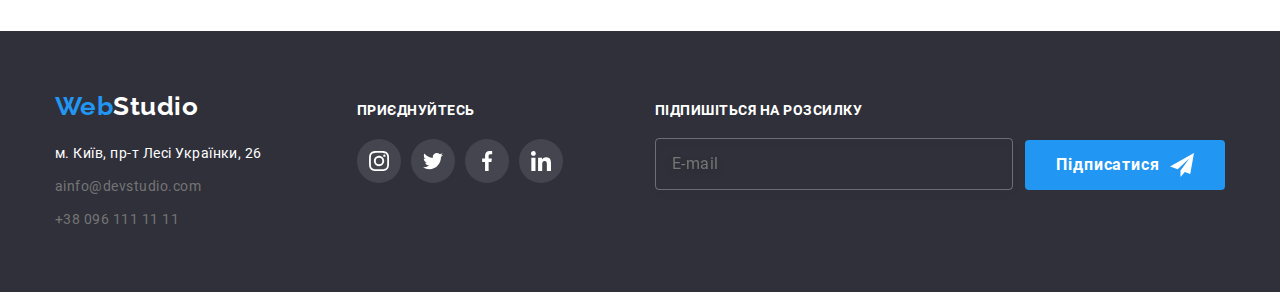
==== commit 3d25b0ca: "Завершує ДЗ-7" ====
--- a/portfolio.html
+++ b/portfolio.html
@@ -5,10 +5,6 @@
     <meta http-equiv="X-UA-Compatible" content="IE=edge" />
     <meta name="viewport" content="width=device-width, initial-scale=1.0" />
     <title>Portfolio</title>
-    <link
-      href="https://fonts.googleapis.com/css2?family=Raleway:wght@700&family=Roboto:wght@400;500;700;900&display=swap"
-      rel="stylesheet"
-    />
     <link
       rel="stylesheet"
       href="https://cdnjs.cloudflare.com/ajax/libs/modern-normalize/1.1.0/modern-normalize.min.css"
--- a/css/main.min.css
+++ b/css/main.min.css
@@ -1 +1 @@
-@font-face{font-family:"Roboto",sans-serif;src:url("../../fonts/Roboto-Black.woff2") format("woff2"),url("../../fonts/Roboto-Black.woff") format("woff");font-weight:900;font-style:normal;font-display:swap}@font-face{font-family:"Roboto",sans-serif;src:url("../../fonts/Roboto-Bold.woff2") format("woff2"),url("../../fonts/Roboto-Bold.woff") format("woff");font-weight:700;font-style:normal;font-display:swap}@font-face{font-family:"Raleway",sans-serif;src:url("../../fonts/Raleway-Bold.woff2") format("woff2"),url("../../fonts/Raleway-Bold.woff") format("woff");font-weight:700;font-style:normal;font-display:swap}@font-face{font-family:"Roboto",sans-serif;src:url("../../fonts/Roboto-Medium.woff2") format("woff2"),url("../../fonts/Roboto-Medium.woff") format("woff");font-weight:500;font-style:normal;font-display:swap}@font-face{font-family:"Roboto",sans-serif;src:url("../../fonts/Roboto-Regular.woff2") format("woff2"),url("../../fonts/Roboto-Regular.woff") format("woff");font-weight:400;font-style:normal;font-display:swap}.team-section__list,.team-cards__net,.price,.portfolio-list,.contacts,.site-nav__list,.footer__follow-list,.footer__address-list,.filter,.clients,.advantages__list{list-style:none;margin:0px;padding:0px}.visually-hidden{position:absolute;white-space:nowrap;width:1px;height:1px;overflow:hidden;border:0;padding:0;clip:rect(0 0 0 0);-webkit-clip-path:inset(50%);clip-path:inset(50%);margin:-1px}h1,h2,h3,h4,h5,h6,p{margin:0;padding:0}body{background-color:#fff;color:#757575;font-family:"Roboto",sans-serif;letter-spacing:.03em}.container{width:100%;max-width:1200px;margin:0 auto;padding-right:15px;padding-left:15px}img{display:block;max-width:100%;height:auto}.advantages{margin-right:auto;margin-left:auto;padding-top:94px;padding-bottom:94px}.advantages__list{display:flex;gap:30px}.advantages__icon-wrapper{display:flex;align-items:center;justify-content:center;width:100%;height:120px;margin-bottom:30px;background-color:#f5f4fa;border-radius:4px}.advantages__item{width:calc((100% - 90px)/4);margin-right:30px}.advantages__item:last-child{margin-right:0}.advantages__secondary-title{margin-top:0px;margin-bottom:10px;color:#212121;font-weight:700;font-size:14px;line-height:1.14;text-transform:uppercase}.advantages__text{margin:0px;font-size:14px;line-height:1.71}.backdrop{position:fixed;top:0;left:0;width:100vw;height:100vh;transform:scale(1);transition:transform 1000ms cubic-bezier(0.4, 0, 0.2, 1),opacity 1000ms cubic-bezier(0.4, 0, 0.2, 1);background-color:rgba(0,0,0,.2)}.backdrop.is-hidden{transform:scale(0);transition:transform 1000ms cubic-bezier(0.4, 0, 0.2, 1),opacity 1000ms cubic-bezier(0.4, 0, 0.2, 1),visibility 1000ms cubic-bezier(0.4, 0, 0.2, 1)}.button{text-align:center;font-family:"Roboto",sans-serif;font-style:normal;font-weight:700;font-size:16px;line-height:1.9;letter-spacing:.06em;transition:color 250ms cubic-bezier(0.4, 0, 0.2, 1),background-color 250ms cubic-bezier(0.4, 0, 0.2, 1),border-radius 250ms cubic-bezier(0.4, 0, 0.2, 1),box-shadow 250ms cubic-bezier(0.4, 0, 0.2, 1);border:0px solid rgba(0,0,0,0);border-radius:4px;color:#fff;background-color:#2196f3;outline:none;cursor:pointer}.button:hover,.button:focus{background-color:#188ce8;box-shadow:0px 4px 4px rgba(0,0,0,.15)}.hero__button{padding:10px 32px;margin:auto}.footer__button{display:flex;align-items:center;gap:10px;padding:10px 28px}.footer__button__button:hover,.footer__button__button:focus{background-color:#188ce8;box-shadow:0px 4px 4px rgba(0,0,0,.15)}.modal__button-close{position:absolute;top:8px;right:8px}.button-close{width:30px;height:30px;background:#fff;border:1px solid rgba(0,0,0,.1);border-radius:50%;color:#212121;outline:none;cursor:pointer}.button-close__icon{position:absolute;top:50%;left:50%;transform:translate(-50%, -50%);transition:fill 250ms cubic-bezier(0.4, 0, 0.2, 1),translate 250ms cubic-bezier(0.4, 0, 0.2, 1);fill:currentColor}.button-close:hover .button-close__icon,.button-close:focus .button-close__icon{fill:#2196f3}.modal__button{margin:auto;padding:10px 52px}.modal__button__button:hover,.modal__button__button:focus{background:#188ce8;box-shadow:0px 4px 4px rgba(0,0,0,.15)}.clients{display:flex;justify-content:center;gap:30px}.clients__item{width:calc((100% - 150px)/6);height:92px}.clients__link{display:flex;width:100%;height:100%;align-items:center;justify-content:center;border:1px solid #afb1b8;border-radius:4px;color:#afb1b8;transition:color 250ms cubic-bezier(0.4, 0, 0.2, 1),border-color 250ms cubic-bezier(0.4, 0, 0.2, 1)}.clients__link:hover,.clients__link:focus{color:#2196f3;border-color:#2196f3}.clients__icon{fill:currentColor}.filter{display:flex;justify-content:center;gap:8px;margin-bottom:50px;background:#fff}.filter__button{padding:6px 22px;text-align:center;font-family:"Roboto",sans-serif;font-style:normal;font-family:inherit;font-weight:500;font-size:16px;line-height:1.62;transition:color 250ms cubic-bezier(0.4, 0, 0.2, 1),background-color 250ms cubic-bezier(0.4, 0, 0.2, 1),border-radius 250ms cubic-bezier(0.4, 0, 0.2, 1),box-shadow 250ms cubic-bezier(0.4, 0, 0.2, 1);border:0px solid rgba(0,0,0,0);border-radius:4px;color:#212121;background-color:#f5f4fa;outline:none;cursor:pointer}.filter__button:hover,.filter__button:focus{color:#fff;background-color:#2196f3;border-radius:4px;box-shadow:0px 3px 1px rgba(0,0,0,.1),0px 1px 2px rgba(0,0,0,.08),0px 2px 2px rgba(0,0,0,.12)}.filter__button:hover--unusual-padding,.filter__button:focus--unusual-padding{padding-right:25px;padding-left:25px}.footer{padding-top:60px;padding-bottom:60px;background-color:#2f303a}.footer__container{display:flex;align-items:baseline}.footer__address-wrapper{margin-right:70px}.footer__maps-link{padding-right:25px}.footer__maps-link,.footer__contact-link{display:inline-block}.footer__maps-link{transition:color 250ms cubic-bezier(0.4, 0, 0.2, 1);color:#fff;font-style:normal;font-weight:400;font-size:14px;line-height:1.71;text-decoration:none;cursor:pointer}.footer__maps-link:hover,.footer__maps-link:focus{color:#2196f3}.footer__contact-link{transition:color 250ms cubic-bezier(0.4, 0, 0.2, 1);color:#757575;font-style:normal;font-weight:400;font-size:14px;line-height:1.71;text-decoration:none;cursor:pointer}.footer__contact-link:hover,.footer__contact-link:focus{color:#2196f3}.footer__address-item:not(:last-child){margin-bottom:9px}.footer__follow-list{display:flex}.footer__folow-title{margin-top:0;margin-bottom:20px;font-weight:700;font-size:14px;line-height:1.14;text-transform:uppercase;color:#fff}.footer__follow-item{display:flex;width:44px;height:44px}.footer__follow-link{display:flex;width:100%;height:100%;align-items:center;justify-content:center;transition:color 250ms cubic-bezier(0.4, 0, 0.2, 1),background-color 250ms cubic-bezier(0.4, 0, 0.2, 1);border-radius:50%;background-color:rgba(255,255,255,.1);color:#fff;cursor:pointer}.footer__follow-link:hover,.footer__follow-link:focus{color:#fff;background-color:#2196f3}.footer__follow-list{display:flex;gap:10px}.footer__follow-icon{fill:currentColor}.footer__subscribe{display:flex;align-items:flex-end;justify-content:flex-end;gap:12px;margin-left:auto}.footer__subscribe-title{margin-bottom:20px;font-weight:700;font-size:14px;line-height:16px;text-transform:uppercase;color:#fff}.footer__subscribe-block{width:570px;margin-left:auto}.footer__subscribe-label{width:100%}.footer__subscribe-email{padding:15px 16px 15px 16px;width:100%;transition:border-color 250ms cubic-bezier(0.4, 0, 0.2, 1);background-color:rgba(0,0,0,0);font-size:16px;line-height:1.25;letter-spacing:.03em;color:var(--primary-white-color);border:1px solid rgba(255,255,255,.3);filter:drop-shadow(0px 4px 4px rgba(0, 0, 0, 0.15));border-radius:4px;outline:none}.footer__subscribe-email:hover,.footer__subscribe-email:focus{border-color:#2196f3}.footer__subscribe-icon{fill:currentColor}.header{border-bottom:1px solid #ececec}.header__navigation{display:flex}.site-nav{display:flex;align-items:center}.site-nav__list{display:flex;align-items:center}.site-nav__item:not(:last-child){margin-right:50px}.site-nav__link{position:relative;padding-top:32px;padding-bottom:32px;transition:color 250ms cubic-bezier(0.4, 0, 0.2, 1);color:#212121;font-family:"Roboto",sans-serif;font-weight:500;font-size:14px;line-height:1.14;letter-spacing:.02em;text-decoration:none;cursor:pointer}.site-nav__link:hover,.site-nav__link:focus{color:#2196f3}.site-nav__link--current{color:#2196f3}.site-nav__link--current:after{position:absolute;bottom:0;display:block;content:"";width:100%;height:4px;background-color:#2196f3;border-radius:2px}.contacts{display:flex;margin:0px;margin-left:auto;align-items:center}.contacts__item:not(:last-child){margin-right:50px}.contacts__link{display:flex;align-items:center;gap:10px;width:100%;height:100%;padding-top:32px;padding-bottom:32px;transition:color 250ms cubic-bezier(0.4, 0, 0.2, 1);color:#757575;font-weight:500;font-size:14px;line-height:1.14;letter-spacing:.02em;text-decoration:none;cursor:pointer}.contacts__link:hover,.contacts__link:focus{color:#2196f3}.contacts__icon{fill:currentColor}.hero{margin-right:auto;margin-left:auto;width:100%;max-width:1600px;padding-top:200px;padding-bottom:200px;background-color:#2f303a;background-image:linear-gradient(rgba(47, 48, 58, 0.4), rgba(47, 48, 58, 0.4)),url(../images/herobg.jpg);background-repeat:no-repeat;background-position:center;text-align:center}.hero__title{height:120px;width:696px;margin:0 auto;margin-bottom:30px;color:#fff;font-weight:900;font-size:44px;line-height:1.36;letter-spacing:.06em;text-transform:uppercase}.logo{display:inline-block;font-family:"Raleway",sans-serif;font-weight:700;font-size:26px;line-height:1.19;color:#2196f3;text-decoration:none;cursor:pointer}.logo__text-studio{color:#000}.logo__text-studio--white{color:#fff}.header__logo{padding-top:24px;padding-bottom:25px;margin-right:93px}.footer__logo{margin-bottom:20px}.modal{position:absolute;top:50%;left:50%;transform:translate(-50%, -50%);width:528px;height:581px;padding:40px;background:#fff;box-shadow:0px 1px 3px rgba(0,0,0,.12),0px 1px 1px rgba(0,0,0,.14),0px 2px 1px rgba(0,0,0,.2);border-radius:4px}.modal__form{display:flex;flex-direction:column}.modal__title{margin-bottom:12px;font-weight:700;font-size:20px;line-height:1.15;text-align:center;color:#212121}.modal__label{margin-bottom:10px;font-size:12px;line-height:1.16;letter-spacing:.01em;color:#757575}.modal__label-comment{margin-bottom:20px;font-size:12px;line-height:1.16;letter-spacing:.01em;color:#757575}.modal__input{width:100%;height:40px;padding-right:12px;padding-left:42px;transition:fill 250ms cubic-bezier(0.4, 0, 0.2, 1),border-color 250ms cubic-bezier(0.4, 0, 0.2, 1);border:1px solid rgba(33,33,33,.2);border-radius:4px;outline:none}.modal__input-wrapper{position:relative;display:block;width:100%;margin-top:4px}.modal__input-icon{position:absolute;top:50%;left:12px;transform:translateY(-50%);transition:fill 250ms cubic-bezier(0.4, 0, 0.2, 1),border-color 250ms cubic-bezier(0.4, 0, 0.2, 1)}.modal__input:focus,.modal__input:focus+.modal__input-icon{border-color:#2196f3;fill:#2196f3}.modal__comment{display:block;width:100%;height:120px;margin-top:4px;padding:12px 16px;resize:none;transition:fill 250ms cubic-bezier(0.4, 0, 0.2, 1),border-color 250ms cubic-bezier(0.4, 0, 0.2, 1);border:1px solid rgba(33,33,33,.2);border-radius:4px;outline:none}.modal__comment:focus{border-color:#2196f3;fill:#2196f3}.modal__comment:-moz-placeholder-shown{color:rgba(117,117,117,.5)}.modal__comment:-ms-input-placeholder{color:rgba(117,117,117,.5)}.modal__comment:placeholder-shown{color:rgba(117,117,117,.5)}.modal__checkbox-label{display:flex;align-items:center;justify-content:center;gap:7px;margin-bottom:30px;font-size:14px;line-height:1.71;color:#757575}.modal__checkbox{-webkit-appearance:none;-moz-appearance:none;appearance:none}.modal__checbox-castom{position:relative;display:flex;justify-content:center;align-items:center;width:16px;height:15px;border:2px solid #212121;transition:background-color 250ms cubic-bezier(0.4, 0, 0.2, 1),border-color 250ms cubic-bezier(0.4, 0, 0.2, 1);border-radius:2px;cursor:pointer}.modal__checkbox:checked+.modal__checbox-castom{background-color:#2196f3;border-color:rgba(0,0,0,0)}.modal__checkbox-icon{fill:#fff;border-radius:2px}.modal__checkbox-link{color:#2196f3;text-decoration:underline;outline:none}.modal__checkbox-link:focus{border:1px solid #2196f3;border-radius:2px;z-index:1}.is-hidden{visibility:hidden;opacity:0;pointer-events:none}.portfolio-list{display:flex;flex-wrap:wrap}.price-section{padding-top:0}.price{display:flex}.price__item{position:relative;width:calc((100% - 60px)/3)}.price__item:not(:last-child){margin-right:30px}.price__title-wrapper{position:absolute;bottom:0;display:flex;justify-content:center;align-items:center;width:100%;height:70px;color:#fff;background:rgba(47,48,58,.8)}.price__title{font-style:normal;font-weight:700;font-size:14px;line-height:1.14;text-transform:uppercase}.project{position:relative;width:calc((100% - 60px)/3);border:1px solid #eee}.project__link{display:block;text-decoration:none;color:inherit;transition:box-shadow 250ms cubic-bezier(0.4, 0, 0.2, 1)}.project__link:hover,.project__link:focus{box-shadow:0px 1px 1px rgba(0,0,0,.12),0px 4px 4px rgba(0,0,0,.06),1px 4px 6px rgba(0,0,0,.16)}.project__sub{position:relative;overflow:hidden}.project__sub-overlay{position:absolute;transform:translateY(101%);transition:transform 250ms cubic-bezier(0.4, 0, 0.2, 1),opacity 250ms cubic-bezier(0.4, 0, 0.2, 1);opacity:0;pointer-events:none;width:100%;height:100%;padding:63px 24px;background-color:rgba(33,150,243,.9)}.project__sub-text{font-size:18px;line-height:1.5;color:#fff}.project__link:hover .project__sub-overlay,.project__link:focus .project__sub-overlay{transform:translate(0);opacity:1}.project:not(:nth-child(3n)){margin-right:30px}.project:not(:nth-last-child(-n+3)){margin-bottom:30px}.project__title{margin-top:0px;margin-bottom:4px;color:#212121;font-weight:700;font-size:18px;line-height:2;letter-spacing:.06em}.project__text{margin:0px;font-size:16px;line-height:1.9}.project__text-wrapper{padding:20px 24px}section{margin-right:auto;margin-left:auto;padding-top:94px;padding-bottom:94px}.section-title{margin-top:0px;margin-bottom:50px;color:#212121;font-weight:700;font-size:36px;line-height:1.17;text-align:center}.team-cards{background:#fff;width:calc((100% - 90px)/4);box-shadow:0px 1px 3px rgba(0,0,0,.12),0px 1px 1px rgba(0,0,0,.14),0px 2px 1px rgba(0,0,0,.2);border-radius:0px 0px 4px 4px}.team-cards:not(:last-child){margin-right:30px}.team-cards__text-wrapper{padding-top:30px;padding-bottom:30px;text-align:center}.team-cards__title{margin-top:0px;margin-bottom:10px;color:#212121;font-weight:500;font-size:16px;line-height:1.19;text-align:center}.team-cards__text{margin:16px;font-size:16px;line-height:1.19;text-align:center}.team-cards__net{display:flex;justify-content:center;gap:10px}.team-cards__link{display:flex;width:44px;height:44px;align-items:center;justify-content:center;border-radius:50%;color:#afb1b8;cursor:pointer;transition:color 250ms cubic-bezier(0.4, 0, 0.2, 1),background-color 250ms cubic-bezier(0.4, 0, 0.2, 1)}.team-cards__link:hover,.team-cards__link:focus{color:#fff;background-color:#2196f3}.team-cards__icon{fill:currentColor}.team-section{background-color:#f5f4fa}.team-section__list{display:flex}/*# sourceMappingURL=main.min.css.map */+@font-face{font-family:"Roboto";src:url("../../fonts/Roboto-Black.woff2") format("woff2"),url("../../fonts/Roboto-Black.woff") format("woff");font-weight:900;font-style:normal;font-display:swap}@font-face{font-family:"Roboto";src:url("../../fonts/Roboto-Bold.woff2") format("woff2"),url("../../fonts/Roboto-Bold.woff") format("woff");font-weight:700;font-style:normal;font-display:swap}@font-face{font-family:"Raleway";src:url("../../fonts/Raleway-Bold.woff2") format("woff2"),url("../../fonts/Raleway-Bold.woff") format("woff");font-weight:700;font-style:normal;font-display:swap}@font-face{font-family:"Roboto";src:url("../../fonts/Roboto-Medium.woff2") format("woff2"),url("../../fonts/Roboto-Medium.woff") format("woff");font-weight:500;font-style:normal;font-display:swap}@font-face{font-family:"Roboto";src:url("../../fonts/Roboto-Regular.woff2") format("woff2"),url("../../fonts/Roboto-Regular.woff") format("woff");font-weight:400;font-style:normal;font-display:swap}.team-section__list,.team-cards__net,.price,.portfolio-list,.contacts,.site-nav__list,.footer__follow-list,.footer__address-list,.filter,.clients,.advantages__list{list-style:none;margin:0px;padding:0px}.visually-hidden{position:absolute;white-space:nowrap;width:1px;height:1px;overflow:hidden;border:0;padding:0;clip:rect(0 0 0 0);-webkit-clip-path:inset(50%);clip-path:inset(50%);margin:-1px}h1,h2,h3,h4,h5,h6,p{margin:0;padding:0}body{background-color:#fff;color:#757575;font-family:"Roboto",sans-serif;letter-spacing:.03em}.container{width:100%;max-width:1200px;margin:0 auto;padding-right:15px;padding-left:15px}img{display:block;max-width:100%;height:auto}.advantages{margin-right:auto;margin-left:auto;padding-top:94px;padding-bottom:94px}.advantages__list{display:flex;gap:30px}.advantages__icon-wrapper{display:flex;align-items:center;justify-content:center;width:100%;height:120px;margin-bottom:30px;background-color:#f5f4fa;border-radius:4px}.advantages__item{width:calc((100% - 90px)/4);margin-right:30px}.advantages__item:last-child{margin-right:0}.advantages__secondary-title{margin-top:0px;margin-bottom:10px;color:#212121;font-weight:700;font-size:14px;line-height:1.14;text-transform:uppercase}.advantages__text{margin:0px;font-size:14px;line-height:1.71}.backdrop{position:fixed;top:0;left:0;width:100vw;height:100vh;transform:scale(1);transition:transform 1000ms cubic-bezier(0.4, 0, 0.2, 1),opacity 1000ms cubic-bezier(0.4, 0, 0.2, 1);background-color:rgba(0,0,0,.2)}.backdrop.is-hidden{transform:scale(0);transition:transform 1000ms cubic-bezier(0.4, 0, 0.2, 1),opacity 1000ms cubic-bezier(0.4, 0, 0.2, 1),visibility 1000ms cubic-bezier(0.4, 0, 0.2, 1)}.button{display:flex;align-items:center;justify-content:center;min-width:200px;height:50px;padding:10px;font-family:"Roboto",sans-serif;font-style:normal;font-weight:700;font-size:16px;line-height:1.9;letter-spacing:.06em;transition:color 250ms cubic-bezier(0.4, 0, 0.2, 1),background-color 250ms cubic-bezier(0.4, 0, 0.2, 1),border-radius 250ms cubic-bezier(0.4, 0, 0.2, 1),box-shadow 250ms cubic-bezier(0.4, 0, 0.2, 1);border:0px solid rgba(0,0,0,0);border-radius:4px;color:#fff;background-color:#2196f3;outline:none;cursor:pointer}.button:hover,.button:focus{background-color:#188ce8;box-shadow:0px 4px 4px rgba(0,0,0,.15)}.hero__button{padding:10px 32px;margin:auto}.footer__button__button:hover,.footer__button__button:focus{background-color:#188ce8;box-shadow:0px 4px 4px rgba(0,0,0,.15)}.modal__button-close{position:absolute;top:8px;right:8px}.button-close{width:30px;height:30px;background:#fff;border:1px solid rgba(0,0,0,.1);border-radius:50%;color:#212121;outline:none;cursor:pointer}.button-close__icon{position:absolute;top:50%;left:50%;transform:translate(-50%, -50%);transition:fill 250ms cubic-bezier(0.4, 0, 0.2, 1),translate 250ms cubic-bezier(0.4, 0, 0.2, 1);fill:currentColor}.button-close:hover .button-close__icon,.button-close:focus .button-close__icon{fill:#2196f3}.modal__button{margin:auto}.modal__button__button:hover,.modal__button__button:focus{background:#188ce8;box-shadow:0px 4px 4px rgba(0,0,0,.15)}.clients{display:flex;justify-content:center;gap:30px}.clients__item{width:calc((100% - 150px)/6);height:92px}.clients__link{display:flex;width:100%;height:100%;align-items:center;justify-content:center;border:1px solid #afb1b8;border-radius:4px;color:#afb1b8;transition:color 250ms cubic-bezier(0.4, 0, 0.2, 1),border-color 250ms cubic-bezier(0.4, 0, 0.2, 1)}.clients__link:hover,.clients__link:focus{color:#2196f3;border-color:#2196f3}.clients__icon{fill:currentColor}.filter{display:flex;justify-content:center;gap:8px;margin-bottom:50px;background:#fff}.filter__button{padding:6px 22px;text-align:center;font-family:"Roboto",sans-serif;font-style:normal;font-family:inherit;font-weight:500;font-size:16px;line-height:1.62;transition:color 250ms cubic-bezier(0.4, 0, 0.2, 1),background-color 250ms cubic-bezier(0.4, 0, 0.2, 1),border-radius 250ms cubic-bezier(0.4, 0, 0.2, 1),box-shadow 250ms cubic-bezier(0.4, 0, 0.2, 1);border:0px solid rgba(0,0,0,0);border-radius:4px;color:#212121;background-color:#f5f4fa;outline:none;cursor:pointer}.filter__button:hover,.filter__button:focus{color:#fff;background-color:#2196f3;border-radius:4px;box-shadow:0px 3px 1px rgba(0,0,0,.1),0px 1px 2px rgba(0,0,0,.08),0px 2px 2px rgba(0,0,0,.12)}.filter__button:hover--unusual-padding,.filter__button:focus--unusual-padding{padding-right:25px;padding-left:25px}.footer{padding-top:60px;padding-bottom:60px;background-color:#2f303a}.footer__container{display:flex;align-items:baseline}.footer__address-wrapper{margin-right:70px}.footer__maps-link{padding-right:25px}.footer__maps-link,.footer__contact-link{display:inline-block}.footer__maps-link{transition:color 250ms cubic-bezier(0.4, 0, 0.2, 1);color:#fff;font-style:normal;font-weight:400;font-size:14px;line-height:1.71;text-decoration:none;cursor:pointer}.footer__maps-link:hover,.footer__maps-link:focus{color:#2196f3}.footer__contact-link{transition:color 250ms cubic-bezier(0.4, 0, 0.2, 1);color:#757575;font-style:normal;font-weight:400;font-size:14px;line-height:1.71;text-decoration:none;cursor:pointer}.footer__contact-link:hover,.footer__contact-link:focus{color:#2196f3}.footer__address-item:not(:last-child){margin-bottom:9px}.footer__follow-list{display:flex}.footer__folow-title{margin-top:0;margin-bottom:20px;font-weight:700;font-size:14px;line-height:1.14;text-transform:uppercase;color:#fff}.footer__follow-item{display:flex;width:44px;height:44px}.footer__follow-link{display:flex;width:100%;height:100%;align-items:center;justify-content:center;transition:color 250ms cubic-bezier(0.4, 0, 0.2, 1),background-color 250ms cubic-bezier(0.4, 0, 0.2, 1);border-radius:50%;background-color:rgba(255,255,255,.1);color:#fff;cursor:pointer}.footer__follow-link:hover,.footer__follow-link:focus{color:#fff;background-color:#2196f3}.footer__follow-list{display:flex;gap:10px}.footer__follow-icon{fill:currentColor}.footer__subscribe{display:flex;align-items:flex-end;justify-content:flex-end;gap:12px;margin-left:auto}.footer__subscribe-title{margin-bottom:20px;font-weight:700;font-size:14px;line-height:16px;text-transform:uppercase;color:#fff}.footer__subscribe-block{width:570px;margin-left:auto}.footer__subscribe-label{width:100%}.footer__subscribe-email{padding:15px 16px 15px 16px;width:100%;transition:border-color 250ms cubic-bezier(0.4, 0, 0.2, 1);background-color:rgba(0,0,0,0);font-size:16px;line-height:1.25;letter-spacing:.03em;color:var(--primary-white-color);border:1px solid rgba(255,255,255,.3);filter:drop-shadow(0px 4px 4px rgba(0, 0, 0, 0.15));border-radius:4px;outline:none}.footer__subscribe-email:hover,.footer__subscribe-email:focus{border-color:#2196f3}.footer__subscribe-icon{fill:currentColor;margin-left:10px}.header{border-bottom:1px solid #ececec}.header__navigation{display:flex}.site-nav{display:flex;align-items:center}.site-nav__list{display:flex;align-items:center}.site-nav__item:not(:last-child){margin-right:50px}.site-nav__link{position:relative;padding-top:32px;padding-bottom:32px;transition:color 250ms cubic-bezier(0.4, 0, 0.2, 1);color:#212121;font-family:"Roboto",sans-serif;font-weight:500;font-size:14px;line-height:1.14;letter-spacing:.02em;text-decoration:none;cursor:pointer}.site-nav__link:hover,.site-nav__link:focus{color:#2196f3}.site-nav__link--current{color:#2196f3}.site-nav__link--current:after{position:absolute;bottom:0;display:block;content:"";width:100%;height:4px;background-color:#2196f3;border-radius:2px}.contacts{display:flex;margin:0px;margin-left:auto;align-items:center}.contacts__item:not(:last-child){margin-right:50px}.contacts__link{display:flex;align-items:center;gap:10px;width:100%;height:100%;padding-top:32px;padding-bottom:32px;transition:color 250ms cubic-bezier(0.4, 0, 0.2, 1);color:#757575;font-weight:500;font-size:14px;line-height:1.14;letter-spacing:.02em;text-decoration:none;cursor:pointer}.contacts__link:hover,.contacts__link:focus{color:#2196f3}.contacts__icon{fill:currentColor}.hero{margin-right:auto;margin-left:auto;width:100%;max-width:1600px;padding-top:200px;padding-bottom:200px;background-color:#2f303a;background-image:linear-gradient(rgba(47, 48, 58, 0.4), rgba(47, 48, 58, 0.4)),url(../images/herobg.jpg);background-repeat:no-repeat;background-position:center;text-align:center}.hero__title{height:120px;width:696px;margin:0 auto;margin-bottom:30px;color:#fff;font-weight:900;font-size:44px;line-height:1.36;letter-spacing:.06em;text-transform:uppercase}.logo{display:inline-block;font-family:"Raleway",sans-serif;font-weight:700;font-size:26px;line-height:1.19;color:#2196f3;text-decoration:none;cursor:pointer}.logo__text-studio{color:#000}.logo__text-studio--white{color:#fff}.header__logo{padding-top:24px;padding-bottom:25px;margin-right:93px}.footer__logo{margin-bottom:20px}.modal{position:absolute;top:50%;left:50%;transform:translate(-50%, -50%);width:528px;height:581px;padding:40px;background:#fff;box-shadow:0px 1px 3px rgba(0,0,0,.12),0px 1px 1px rgba(0,0,0,.14),0px 2px 1px rgba(0,0,0,.2);border-radius:4px}.modal__form{display:flex;flex-direction:column}.modal__title{margin-bottom:12px;font-weight:700;font-size:20px;line-height:1.15;text-align:center;color:#212121}.modal__label{margin-bottom:10px;font-size:12px;line-height:1.16;letter-spacing:.01em;color:#757575}.modal__label-comment{margin-bottom:20px;font-size:12px;line-height:1.16;letter-spacing:.01em;color:#757575}.modal__input{width:100%;height:40px;padding-right:12px;padding-left:42px;transition:fill 250ms cubic-bezier(0.4, 0, 0.2, 1),border-color 250ms cubic-bezier(0.4, 0, 0.2, 1);border:1px solid rgba(33,33,33,.2);border-radius:4px;outline:none}.modal__input:focus,.modal__input:focus+.modal__input-icon{border-color:#2196f3;fill:#2196f3}.modal__input-wrapper{position:relative;display:block;width:100%;margin-top:4px}.modal__input-icon{position:absolute;top:50%;left:12px;transform:translateY(-50%);transition:fill 250ms cubic-bezier(0.4, 0, 0.2, 1),border-color 250ms cubic-bezier(0.4, 0, 0.2, 1)}.modal__comment{display:block;width:100%;height:120px;margin-top:4px;padding:12px 16px;resize:none;transition:fill 250ms cubic-bezier(0.4, 0, 0.2, 1),border-color 250ms cubic-bezier(0.4, 0, 0.2, 1);border:1px solid rgba(33,33,33,.2);border-radius:4px;outline:none}.modal__comment:focus{border-color:#2196f3;fill:#2196f3}.modal__comment:-moz-placeholder-shown{color:rgba(117,117,117,.5)}.modal__comment:-ms-input-placeholder{color:rgba(117,117,117,.5)}.modal__comment:placeholder-shown{color:rgba(117,117,117,.5)}.modal__checkbox-label{display:flex;align-items:center;justify-content:center;gap:7px;margin-bottom:30px;font-size:14px;line-height:1.71;color:#757575;cursor:pointer}.modal__checkbox{-webkit-appearance:none;-moz-appearance:none;appearance:none}.modal__checkbox:checked+.modal__checbox-castom{background-color:#2196f3;border-color:rgba(0,0,0,0)}.modal__checbox-castom{position:relative;display:flex;justify-content:center;align-items:center;width:16px;height:15px;border:2px solid #212121;transition:background-color 250ms cubic-bezier(0.4, 0, 0.2, 1),border-color 250ms cubic-bezier(0.4, 0, 0.2, 1);border-radius:2px;cursor:pointer}.modal__checkbox-icon{fill:#fff;border-radius:2px}.modal__checkbox-link{color:#2196f3;text-decoration:underline;outline:none}.modal__checkbox-link:focus{border:1px solid #2196f3;border-radius:2px;z-index:1}.is-hidden{visibility:hidden;opacity:0;pointer-events:none}.portfolio-list{display:flex;flex-wrap:wrap}.price-section{padding-top:0}.price{display:flex}.price__item{position:relative;width:calc((100% - 60px)/3)}.price__item:not(:last-child){margin-right:30px}.price__title-wrapper{position:absolute;bottom:0;display:flex;justify-content:center;align-items:center;width:100%;height:70px;color:#fff;background:rgba(47,48,58,.8)}.price__title{font-style:normal;font-weight:700;font-size:14px;line-height:1.14;text-transform:uppercase}.project{position:relative;width:calc((100% - 60px)/3);border:1px solid #eee}.project__link{display:block;text-decoration:none;color:inherit;transition:box-shadow 250ms cubic-bezier(0.4, 0, 0.2, 1)}.project__link:hover,.project__link:focus{box-shadow:0px 1px 1px rgba(0,0,0,.12),0px 4px 4px rgba(0,0,0,.06),1px 4px 6px rgba(0,0,0,.16)}.project__link:hover .project__sub-overlay,.project__link:focus .project__sub-overlay{transform:translate(0);opacity:1}.project__sub{position:relative;overflow:hidden}.project__sub-overlay{position:absolute;transform:translateY(101%);transition:transform 250ms cubic-bezier(0.4, 0, 0.2, 1),opacity 250ms cubic-bezier(0.4, 0, 0.2, 1);opacity:0;pointer-events:none;width:100%;height:100%;padding:63px 24px;background-color:rgba(33,150,243,.9)}.project__sub-text{font-size:18px;line-height:1.5;color:#fff}.project:not(:nth-child(3n)){margin-right:30px}.project:not(:nth-last-child(-n+3)){margin-bottom:30px}.project__title{margin-top:0px;margin-bottom:4px;color:#212121;font-weight:700;font-size:18px;line-height:2;letter-spacing:.06em}.project__text{margin:0px;font-size:16px;line-height:1.9}.project__text-wrapper{padding:20px 24px}section{margin-right:auto;margin-left:auto;padding-top:94px;padding-bottom:94px}.section-title{margin-top:0px;margin-bottom:50px;color:#212121;font-weight:700;font-size:36px;line-height:1.17;text-align:center}.team-cards{background:#fff;width:calc((100% - 90px)/4);box-shadow:0px 1px 3px rgba(0,0,0,.12),0px 1px 1px rgba(0,0,0,.14),0px 2px 1px rgba(0,0,0,.2);border-radius:0px 0px 4px 4px}.team-cards:not(:last-child){margin-right:30px}.team-cards__text-wrapper{padding-top:30px;padding-bottom:30px;text-align:center}.team-cards__title{margin-top:0px;margin-bottom:10px;color:#212121;font-weight:500;font-size:16px;line-height:1.19;text-align:center}.team-cards__text{margin:16px;font-size:16px;line-height:1.19;text-align:center}.team-cards__net{display:flex;justify-content:center;gap:10px}.team-cards__link{display:flex;width:44px;height:44px;align-items:center;justify-content:center;border-radius:50%;color:#afb1b8;cursor:pointer;transition:color 250ms cubic-bezier(0.4, 0, 0.2, 1),background-color 250ms cubic-bezier(0.4, 0, 0.2, 1)}.team-cards__link:hover,.team-cards__link:focus{color:#fff;background-color:#2196f3}.team-cards__icon{fill:currentColor}.team-section{background-color:#f5f4fa}.team-section__list{display:flex}/*# sourceMappingURL=main.min.css.map */